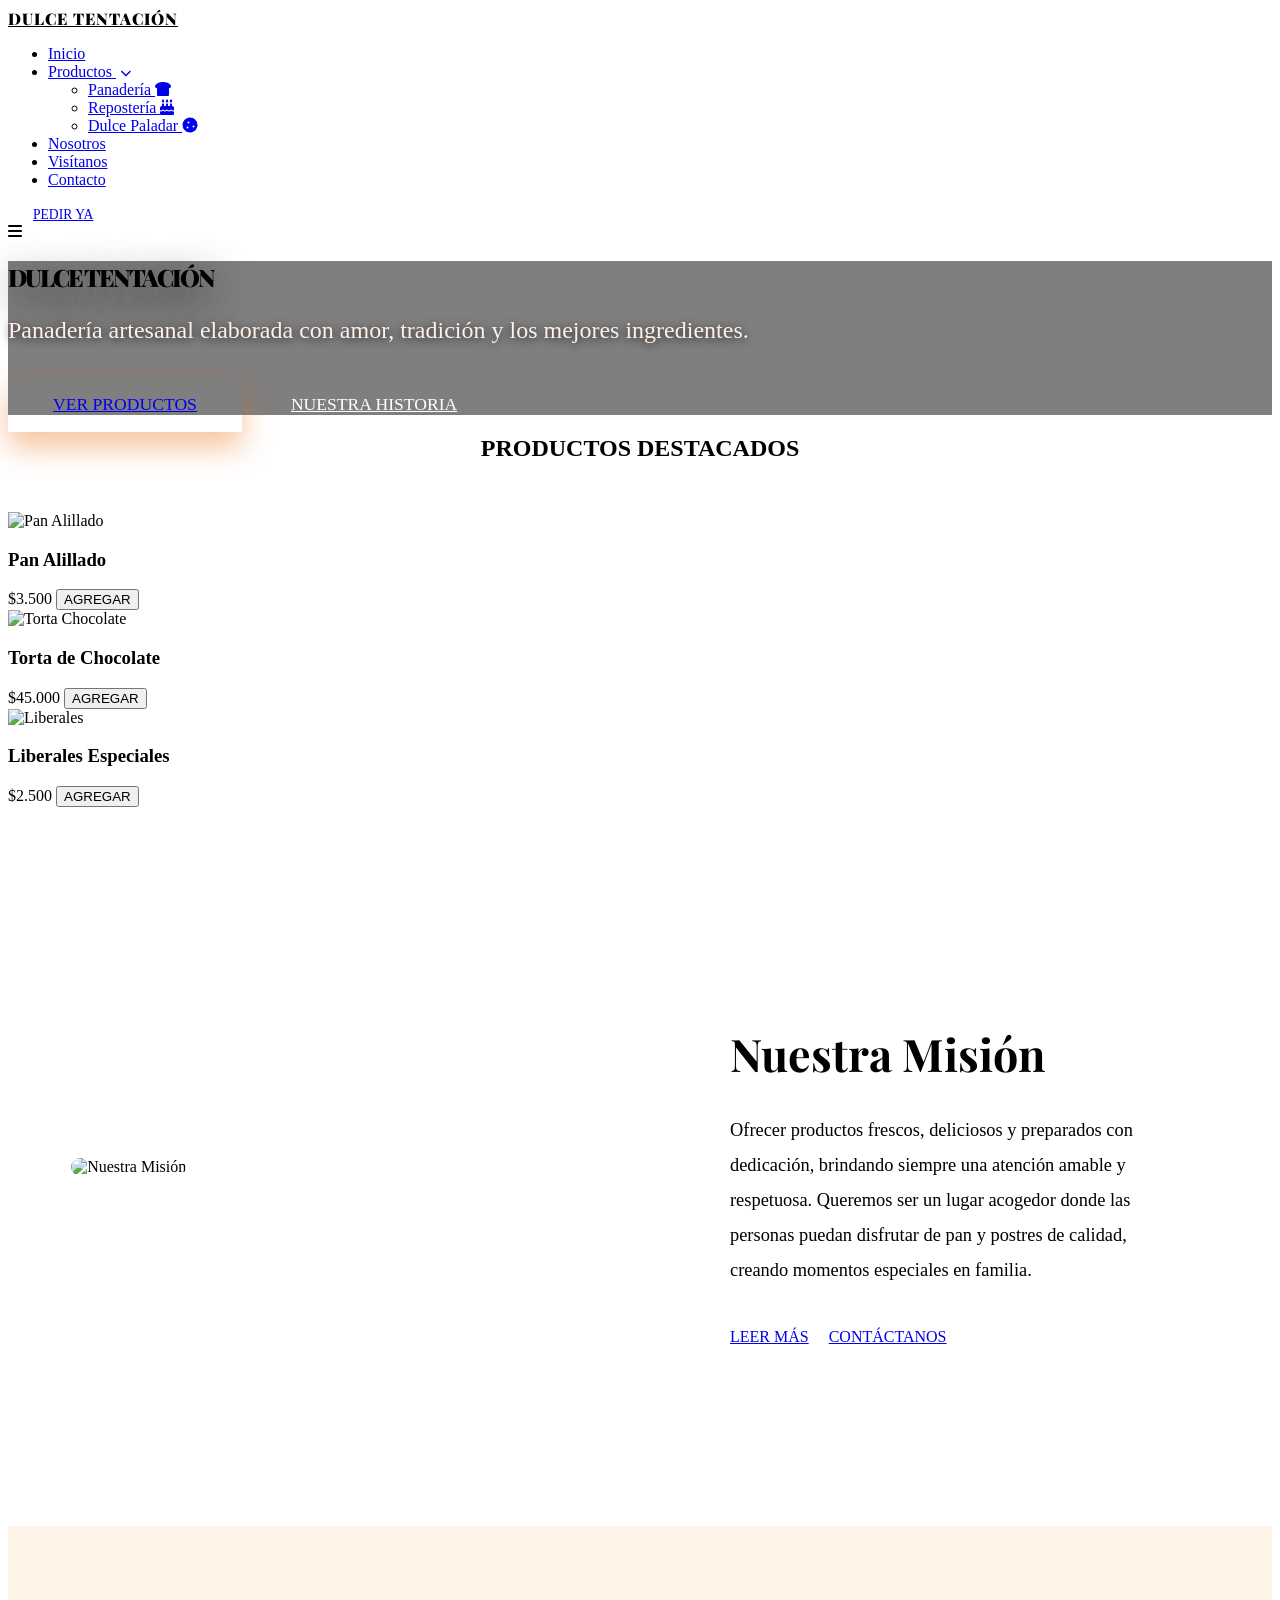
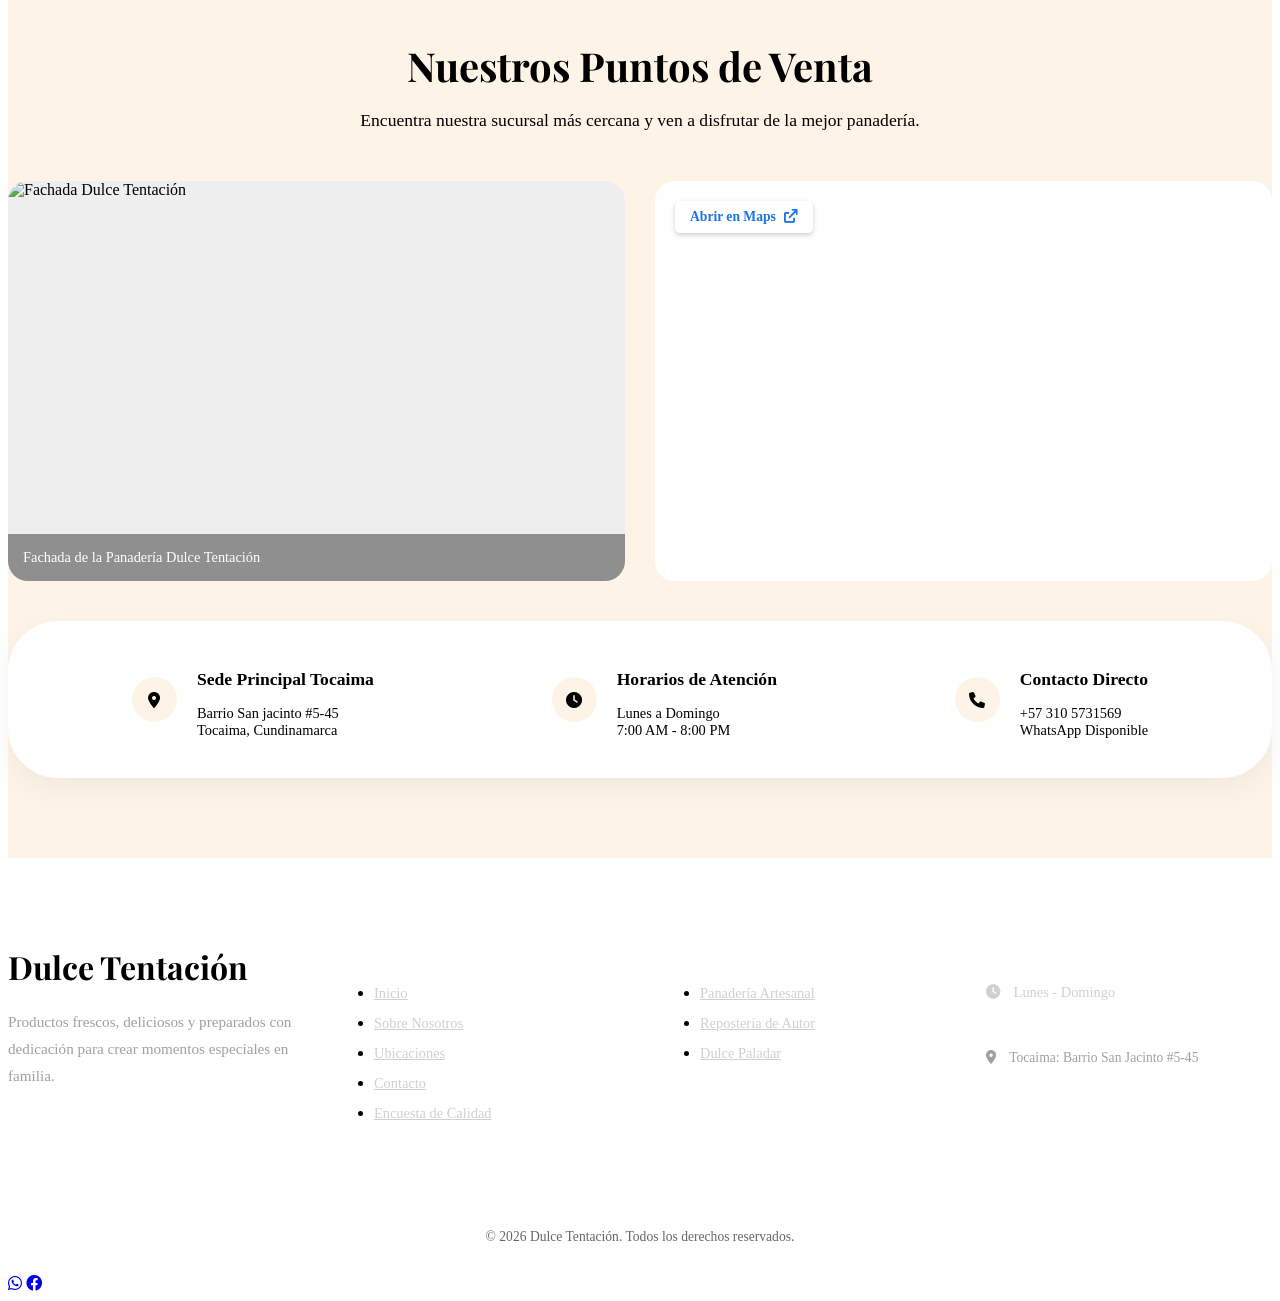
==== index.html @ 2c449333 "Add files via upload" ====
<!DOCTYPE html>
<html lang="es">
<head>
    <meta charset="UTF-8">
    <meta name="viewport" content="width=device-width, initial-scale=1.0">
    <title>Dulce Tentación | Panadería Artesanal</title>
    <meta name="description" content="Panadería artesanal Dulce Tentación. Los mejores sabores en cada bocado, preparados con amor y dedicación.">
    <!-- Google Fonts -->
    <link href="https://fonts.googleapis.com/css2?family=Playfair+Display:wght@700;900&family=Montserrat:wght@300;500;700&display=swap" rel="stylesheet">
    <!-- Font Awesome for icons -->
    <link rel="stylesheet" href="https://cdnjs.cloudflare.com/ajax/libs/font-awesome/6.0.0/css/all.min.css">
    <!-- Custom CSS -->
    <link rel="stylesheet" href="css/style.css">
    <link rel="stylesheet" href="css/components.css">
    <link rel="stylesheet" href="css/animations.css">
</head>
<bo    <header>
        <a href="index.html" class="logo" style="color: var(--secondary); font-family: 'Playfair Display', serif; font-weight: 900; letter-spacing: 1px;">DULCE <span style="color: var(--primary);">TENTACIÓN</span></a>
        <nav>
            <ul>
                <li><a href="index.html">Inicio</a></li>
                <li class="dropdown">
                    <a href="#">Productos <i class="fa-solid fa-chevron-down" style="font-size: 0.7rem; margin-left: 5px;"></i></a>
                    <ul class="dropdown-menu">
                        <li><a href="panaderia.html">Panadería <i class="fa-solid fa-bread-slice"></i></a></li>
                        <li><a href="reposteria.html">Repostería <i class="fa-solid fa-cake-candles"></i></a></li>
                        <li><a href="dulce-paladar.html">Dulce Paladar <i class="fa-solid fa-cookie"></i></a></li>
                    </ul>
                </li>
                <li><a href="nosotros.html">Nosotros</a></li>
                <li><a href="visitanos.html">Visítanos</a></li>
                <li><a href="contact.html">Contacto</a></li>
            </ul>
        </nav>
        <div class="header-right">
            <a href="https://wa.me/573105731569" class="btn btn-primary" style="padding: 10px 25px; font-size: 0.85rem; border-radius: 50px;">PEDIR YA</a>
        </div>
        <div class="menu-toggle"><i class="fa-solid fa-bars"></i></div>
    </header>



    <section class="hero" style="background-image: linear-gradient(rgba(0,0,0,0.5), rgba(0,0,0,0.5)), url('images/FONDO  DE PANADERIA PRINCINPAL  (1).jpeg');">
        <div class="hero-content fade-in">
            <h1 style="text-shadow: 0 10px 40px rgba(0,0,0,0.8); font-weight: 900; letter-spacing: -2px; font-family: 'Playfair Display', serif;">DULCE TENTACIÓN</h1>
            <p style="text-shadow: 0 2px 10px rgba(0,0,0,0.8); font-weight: 500; font-size: 1.5rem; color: #FFF0E8;">Panadería artesanal elaborada con amor, tradición y los mejores ingredientes.</p>
            <div class="hero-btns" style="margin-top: 50px;">
                <a href="panaderia.html" class="btn btn-primary" style="padding: 18px 45px; font-size: 1.1rem; background: var(--primary); border: none; box-shadow: 0 15px 30px rgba(235, 102, 8, 0.4);">VER PRODUCTOS</a>
                <a href="nosotros.html" class="btn btn-outline" style="padding: 18px 45px; font-size: 1.1rem; border-color: white; color: white; border-width: 2px;">NUESTRA HISTORIA</a>
            </div>
        </div>
    </section>


    <section id="destacados" class="container">
        <h2 style="text-align: center; margin-bottom: 50px;">PRODUCTOS DESTACADOS</h2>
        <div class="products-grid">
            <div class="product-card reveal">
                <div class="product-image">
                    <img src="images/ALILLADO.jpeg" alt="Pan Alillado">
                </div>
                <div class="product-info">
                    <h3>Pan Alillado</h3>
                    <span class="price">$3.500</span>
                    <button class="btn btn-primary" onclick="addToCart('Pan Alillado', 3500)">AGREGAR</button>
                </div>
            </div>

            <div class="product-card reveal">
                <div class="product-image">
                    <img src="images/tota de chocojpg.jpg" alt="Torta Chocolate">
                </div>
                <div class="product-info">
                    <h3>Torta de Chocolate</h3>
                    <span class="price">$45.000</span>
                    <button class="btn btn-primary" onclick="addToCart('Torta Chocolate', 45000)">AGREGAR</button>
                </div>
            </div>

            <div class="product-card reveal">
                <div class="product-image">
                    <img src="images/liberales .jpeg" alt="Liberales">
                </div>
                <div class="product-info">
                    <h3>Liberales Especiales</h3>
                    <span class="price">$2.500</span>
                    <button class="btn btn-primary" onclick="addToCart('Liberales', 2500)">AGREGAR</button>
                </div>
            </div>
        </div>
    </section>

    <section id="mision-vision" class="bakery-pattern" style="padding: 120px 5%;">
        <div class="container">
            <div class="mision-vision-grid" style="display: grid; grid-template-columns: repeat(auto-fit, minmax(450px, 1fr)); gap: 60px; align-items: center;">
                <div class="reveal" style="position: relative;">
                    <div style="position: absolute; top: -20px; left: -20px; width: 100%; height: 100%; border: 2px solid var(--primary); border-radius: 15px; z-index: 1;"></div>
                    <img src="images/WhatsApp Image 2026-04-28 at 17.24.37.jpeg" alt="Nuestra Misión" style="width: 100%; border-radius: 15px; box-shadow: var(--shadow-lg); position: relative; z-index: 2;">
                </div>
                <div class="reveal" style="background: white; padding: 60px; border-radius: 20px; box-shadow: var(--shadow-md); border-left: 8px solid var(--primary);">
                    <h2 style="color: var(--secondary); font-size: 2.8rem; margin-bottom: 30px; font-family: 'Playfair Display', serif; text-transform: none;">Nuestra Misión</h2>
                    <p style="margin-bottom: 30px; color: var(--text-main); font-size: 1.15rem; line-height: 1.9; font-weight: 400;">Ofrecer productos frescos, deliciosos y preparados con dedicación, brindando siempre una atención amable y respetuosa. Queremos ser un lugar acogedor donde las personas puedan disfrutar de pan y postres de calidad, creando momentos especiales en familia.</p>
                    <div style="display: flex; gap: 20px; margin-top: 40px;">
                        <a href="nosotros.html" class="btn btn-primary" style="background: var(--secondary);">LEER MÁS</a>
                        <a href="contact.html" class="btn btn-outline">CONTÁCTANOS</a>
                    </div>
                </div>
            </div>
        </div>
    </section>

    <!-- NUESTROS PUNTOS DE VENTA (EXACT MATCH TO IMAGE) -->
    <section id="ubicacion" class="bakery-pattern" style="padding: 80px 0; background-color: #FDF4E7;">
        <div class="container">
            <div class="reveal" style="text-align: center; margin-bottom: 50px;">
                <h2 style="color: var(--secondary); font-family: 'Playfair Display', serif; font-size: 2.5rem; text-transform: none; margin-bottom: 10px;">Nuestros Puntos de Venta</h2>
                <p style="color: var(--text-muted); font-size: 1.1rem;">Encuentra nuestra sucursal más cercana y ven a disfrutar de la mejor panadería.</p>
            </div>
            
            <div style="display: grid; grid-template-columns: repeat(auto-fit, minmax(300px, 1fr)); gap: 30px; margin-bottom: 40px;">
                <!-- Left: Fachada Image -->
                <div class="reveal" style="border-radius: 20px; overflow: hidden; box-shadow: var(--shadow-lg); background: #eee; position: relative; height: 400px;">
                    <img src="images/FONDO  DE PANADERIA PRINCINPAL  (1).jpeg" alt="Fachada Dulce Tentación" style="width: 100%; height: 100%; object-fit: cover;">
                    <div style="position: absolute; bottom: 0; left: 0; right: 0; background: rgba(0,0,0,0.4); color: white; padding: 15px; font-size: 0.9rem;">
                        Fachada de la Panadería Dulce Tentación
                    </div>
                </div>


                <!-- Right: Google Map -->
                <div class="reveal" style="border-radius: 20px; overflow: hidden; box-shadow: var(--shadow-lg); background: #fff; height: 400px; position: relative;">
                    <iframe src="https://www.google.com/maps/embed?pb=!1m18!1m12!1m3!1d15921.365315809716!2d-74.6366055!3d4.4589999!2m3!1f0!2f0!3f0!3m2!1i1024!2i768!4f13.1!3m3!1m2!1s0x8e3f605f6e8f8a8f%3A0x7d6a5c2d3a1f8a8f!2sTocaima%2C%20Cundinamarca!5e0!3m2!1ses!2sco!4v1714345000000!5m2!1ses!2sco" width="100%" height="100%" style="border:0;" allowfullscreen="" loading="lazy"></iframe>
                    <a href="https://maps.app.goo.gl/x868U6mDpxxTyzTz5" target="_blank" style="position: absolute; top: 20px; left: 20px; background: white; padding: 8px 15px; border-radius: 5px; color: #1a73e8; text-decoration: none; font-weight: 600; font-size: 0.85rem; box-shadow: 0 2px 5px rgba(0,0,0,0.2); display: flex; align-items: center; gap: 8px;">
                        Abrir en Maps <i class="fa-solid fa-arrow-up-right-from-square"></i>
                    </a>
                </div>
            </div>

            <!-- Information Bar (Bottom) -->
            <div class="reveal" style="background: white; border-radius: 50px; padding: 25px 50px; display: flex; flex-wrap: wrap; justify-content: space-around; align-items: center; box-shadow: 0 10px 30px rgba(0,0,0,0.05); gap: 30px;">
                <div style="display: flex; align-items: center; gap: 20px;">
                    <div style="width: 45px; height: 45px; background: #FDF4E7; border-radius: 50%; display: flex; align-items: center; justify-content: center; color: var(--primary);">
                        <i class="fa-solid fa-location-dot"></i>
                    </div>
                    <div>
                        <h4 style="color: var(--secondary); margin-bottom: 2px; font-size: 1.1rem; text-transform: none;">Sede Principal Tocaima</h4>
                        <p style="color: var(--text-muted); font-size: 0.9rem;">Barrio San jacinto #5-45 <br> Tocaima, Cundinamarca</p>
                    </div>
                </div>

                <div style="display: flex; align-items: center; gap: 20px;">
                    <div style="width: 45px; height: 45px; background: #FDF4E7; border-radius: 50%; display: flex; align-items: center; justify-content: center; color: var(--primary);">
                        <i class="fa-solid fa-clock"></i>
                    </div>
                    <div>
                        <h4 style="color: var(--secondary); margin-bottom: 2px; font-size: 1.1rem; text-transform: none;">Horarios de Atención</h4>
                        <p style="color: var(--text-muted); font-size: 0.9rem;">Lunes a Domingo <br> 7:00 AM - 8:00 PM</p>
                    </div>
                </div>

                <div style="display: flex; align-items: center; gap: 20px;">
                    <div style="width: 45px; height: 45px; background: #FDF4E7; border-radius: 50%; display: flex; align-items: center; justify-content: center; color: var(--primary);">
                        <i class="fa-solid fa-phone"></i>
                    </div>
                    <div>
                        <h4 style="color: var(--secondary); margin-bottom: 2px; font-size: 1.1rem; text-transform: none;">Contacto Directo</h4>
                        <p style="color: var(--text-muted); font-size: 0.9rem;">+57 310 5731569 <br> WhatsApp Disponible</p>
                    </div>
                </div>
            </div>
        </div>
    </section>





    <footer>
        <div class="container" style="display: grid; grid-template-columns: repeat(auto-fit, minmax(250px, 1fr)); gap: 40px; padding: 60px 0;">
            <div class="footer-col">
                <h2 style="color: var(--primary); font-family: 'Playfair Display', serif; margin-bottom: 20px; text-transform: none; font-size: 2rem;">Dulce Tentación</h2>
                <p style="color: #A0A0A0; font-size: 0.95rem; line-height: 1.8; text-transform: none;">Productos frescos, deliciosos y preparados con dedicación para crear momentos especiales en familia.</p>
                <div style="display: flex; gap: 15px; margin-top: 25px;">
                    <a href="#" style="color: white; font-size: 1.2rem;"><i class="fa-brands fa-instagram"></i></a>
                    <a href="#" style="color: white; font-size: 1.2rem;"><i class="fa-brands fa-facebook-f"></i></a>
                    <a href="#" style="color: white; font-size: 1.2rem;"><i class="fa-brands fa-tiktok"></i></a>
                </div>
            </div>
            <div class="footer-col">
                <h3 style="color: white; margin-bottom: 25px; font-size: 1.2rem; text-transform: none;">Enlaces Rápidos</h3>
                <ul style="display: flex; flex-direction: column; gap: 12px;">
                    <li><a href="index.html" style="color: #D0D0D0; font-size: 0.9rem;">Inicio</a></li>
                    <li><a href="nosotros.html" style="color: #D0D0D0; font-size: 0.9rem;">Sobre Nosotros</a></li>
                    <li><a href="visitanos.html" style="color: #D0D0D0; font-size: 0.9rem;">Ubicaciones</a></li>
                    <li><a href="contact.html" style="color: #D0D0D0; font-size: 0.9rem;">Contacto</a></li>
                    <li><a href="encuesta.html" style="color: #D0D0D0; font-size: 0.9rem;">Encuesta de Calidad</a></li>
                </ul>
            </div>
            <div class="footer-col">
                <h3 style="color: white; margin-bottom: 25px; font-size: 1.2rem; text-transform: none;">Nuestros Productos</h3>
                <ul style="display: flex; flex-direction: column; gap: 12px;">
                    <li><a href="panaderia.html" style="color: #D0D0D0; font-size: 0.9rem;">Panadería Artesanal</a></li>
                    <li><a href="reposteria.html" style="color: #D0D0D0; font-size: 0.9rem;">Repostería de Autor</a></li>
                    <li><a href="dulce-paladar.html" style="color: #D0D0D0; font-size: 0.9rem;">Dulce Paladar</a></li>
                </ul>
            </div>
            <div class="footer-col">
                <h3 style="color: white; margin-bottom: 25px; font-size: 1.2rem; text-transform: none;">Horarios y Ubicación</h3>
                <p style="color: #D0D0D0; font-size: 0.9rem; margin-bottom: 10px; text-transform: none;"><i class="fa-solid fa-clock" style="color: var(--primary); margin-right: 10px;"></i> Lunes - Domingo</p>
                <p style="color: white; font-weight: 700; margin-bottom: 15px;">7:00 AM - 8:00 PM</p>
                <p style="color: #A0A0A0; font-size: 0.85rem;"><i class="fa-solid fa-location-dot" style="color: var(--primary); margin-right: 10px;"></i> Tocaima: Barrio San Jacinto #5-45</p>
            </div>


        </div>
        <div style="text-align: center; padding: 30px 0; border-top: 1px solid rgba(255,255,255,0.05); color: #666; font-size: 0.85rem;">
            &copy; 2026 Dulce Tentación. Todos los derechos reservados.
        </div>
    </footer>


    <div class="social-float">
        <a href="https://wa.me/573105731569" class="float-btn wa" target="_blank"><i class="fa-brands fa-whatsapp"></i></a>
        <a href="#" class="float-btn fb" target="_blank"><i class="fa-brands fa-facebook"></i></a>
    </div>

    <!-- Scripts -->
    <script src="js/main.js"></script>
    <script src="js/cart.js"></script>
</body>
</html>
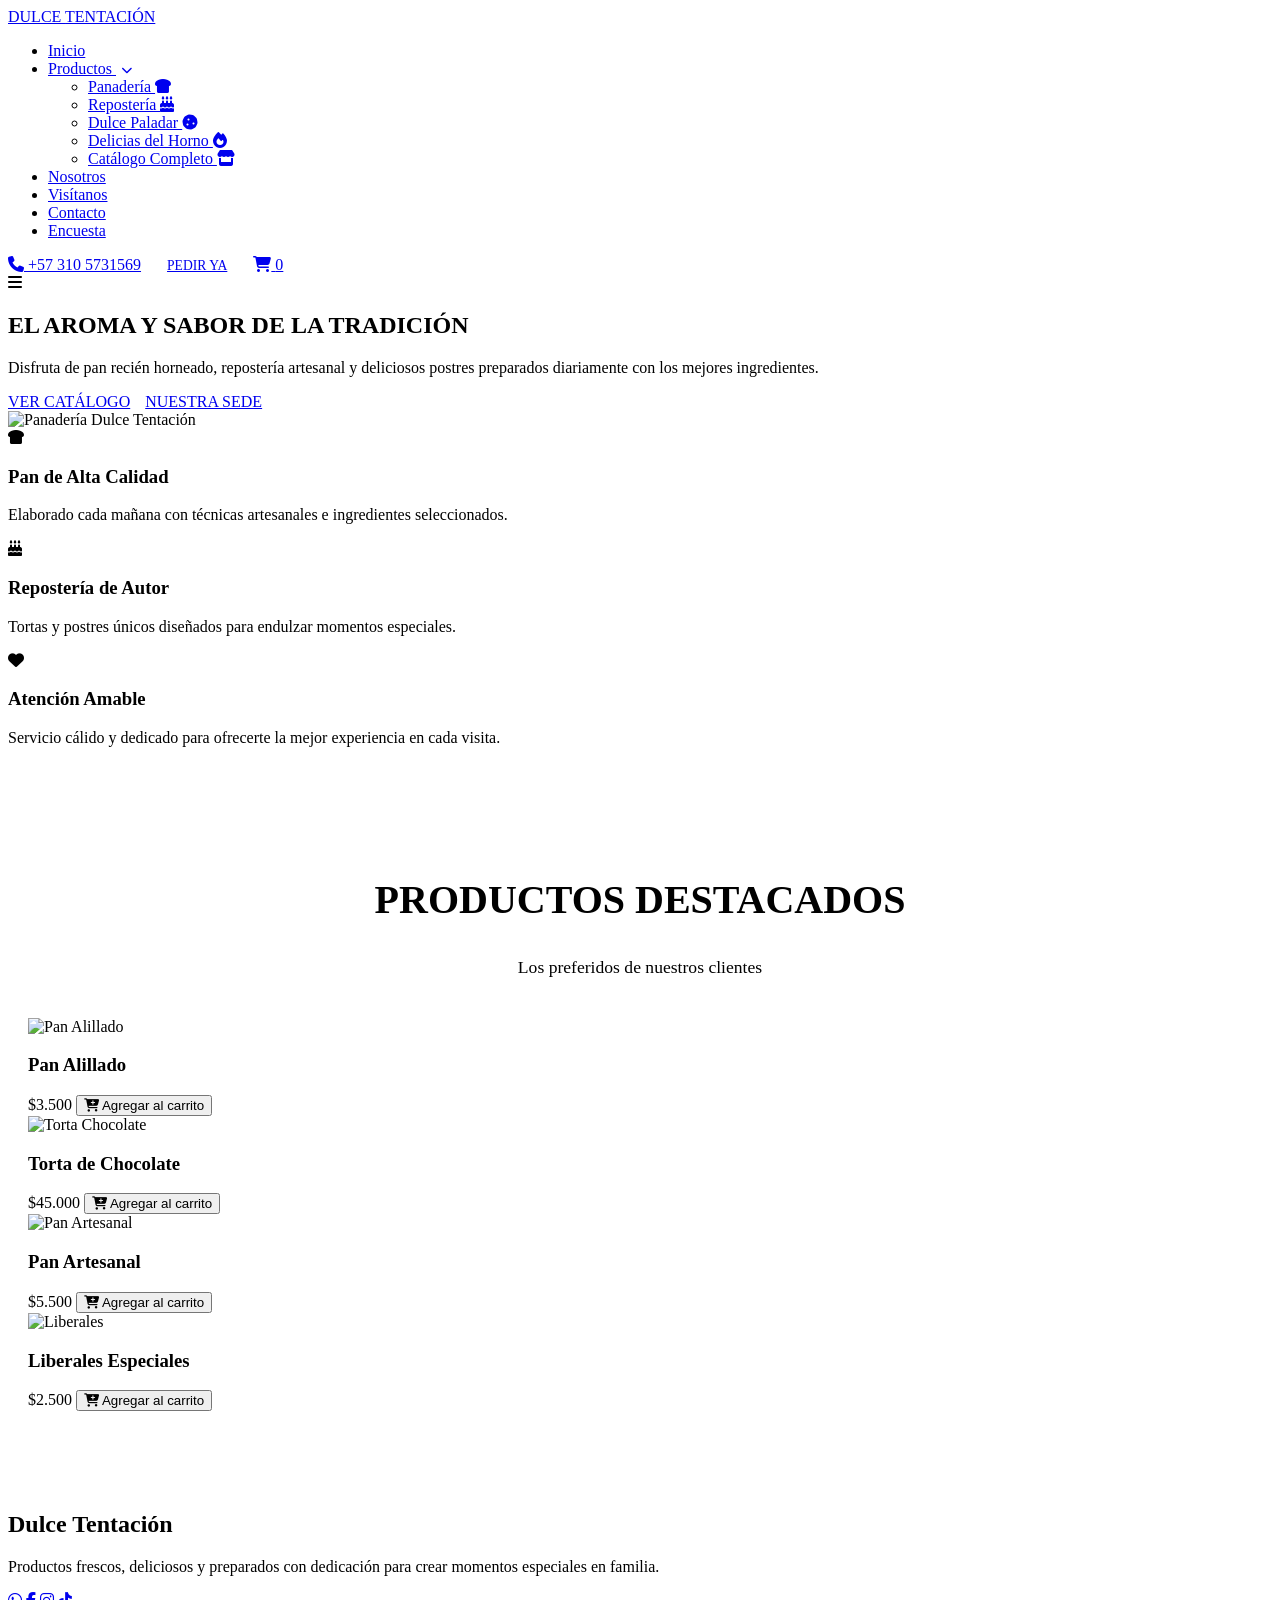
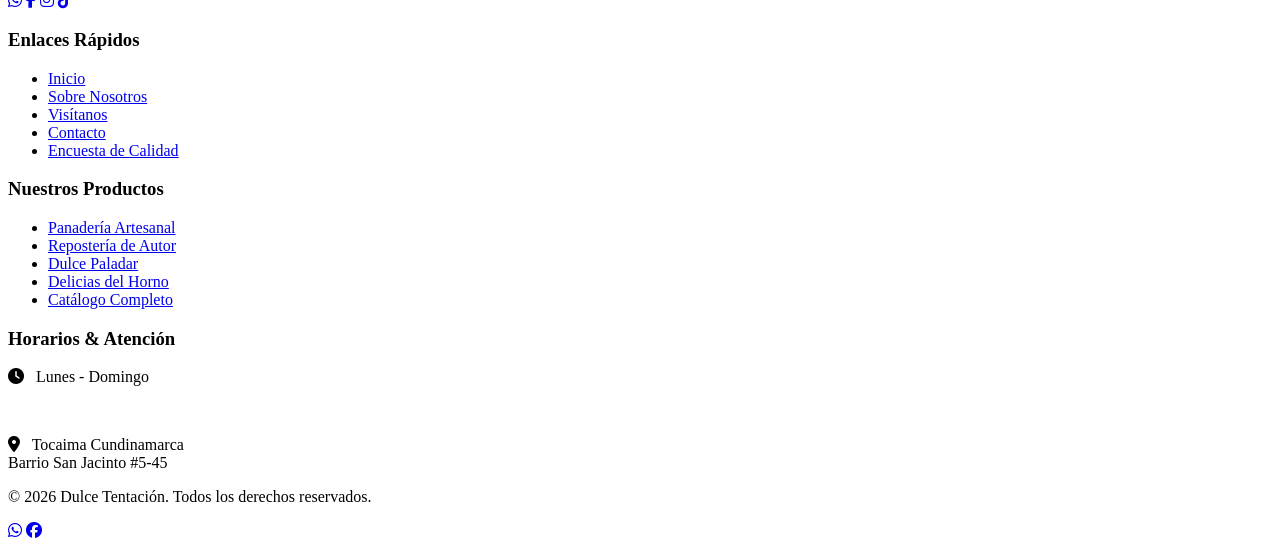
==== commit 351b8367: "Add files via upload" ====
--- a/index.html
+++ b/index.html
@@ -3,229 +3,172 @@
 <head>
     <meta charset="UTF-8">
     <meta name="viewport" content="width=device-width, initial-scale=1.0">
-    <title>Dulce Tentación | Panadería Artesanal</title>
-    <meta name="description" content="Panadería artesanal Dulce Tentación. Los mejores sabores en cada bocado, preparados con amor y dedicación.">
-    <!-- Google Fonts -->
-    <link href="https://fonts.googleapis.com/css2?family=Playfair+Display:wght@700;900&family=Montserrat:wght@300;500;700&display=swap" rel="stylesheet">
-    <!-- Font Awesome for icons -->
-    <link rel="stylesheet" href="https://cdnjs.cloudflare.com/ajax/libs/font-awesome/6.0.0/css/all.min.css">
-    <!-- Custom CSS -->
-    <link rel="stylesheet" href="css/style.css">
-    <link rel="stylesheet" href="css/components.css">
-    <link rel="stylesheet" href="css/animations.css">
+    <title>Dulce Tentación - Panadería & Repostería Artesanal</title>
+    <meta name="description" content="Bienvenido a Dulce Tentación en Tocaima. Pan recién horneado, tortas artesanales y delicias del horno hechas con tradición y pasión.">
+    <link rel="stylesheet" href="https://cdnjs.cloudflare.com/ajax/libs/font-awesome/6.4.0/css/all.min.css">
+    <link rel="stylesheet" href="css/styles.css">
 </head>
-<bo    <header>
-        <a href="index.html" class="logo" style="color: var(--secondary); font-family: 'Playfair Display', serif; font-weight: 900; letter-spacing: 1px;">DULCE <span style="color: var(--primary);">TENTACIÓN</span></a>
+<body>
+
+    <header>
+        <a href="index.html" class="logo">DULCE <span>TENTACIÓN</span></a>
         <nav>
             <ul>
-                <li><a href="index.html">Inicio</a></li>
+                <li><a href="index.html" class="active">Inicio</a></li>
                 <li class="dropdown">
-                    <a href="#">Productos <i class="fa-solid fa-chevron-down" style="font-size: 0.7rem; margin-left: 5px;"></i></a>
+                    <a href="products.html">Productos <i class="fa-solid fa-chevron-down" style="font-size: 0.7rem; margin-left: 5px;"></i></a>
                     <ul class="dropdown-menu">
                         <li><a href="panaderia.html">Panadería <i class="fa-solid fa-bread-slice"></i></a></li>
                         <li><a href="reposteria.html">Repostería <i class="fa-solid fa-cake-candles"></i></a></li>
                         <li><a href="dulce-paladar.html">Dulce Paladar <i class="fa-solid fa-cookie"></i></a></li>
+                        <li><a href="delicias-del-horno.html">Delicias del Horno <i class="fa-solid fa-fire"></i></a></li>
+                        <li><a href="products.html">Catálogo Completo <i class="fa-solid fa-store"></i></a></li>
                     </ul>
                 </li>
                 <li><a href="nosotros.html">Nosotros</a></li>
                 <li><a href="visitanos.html">Visítanos</a></li>
                 <li><a href="contact.html">Contacto</a></li>
+                <li><a href="encuesta.html">Encuesta</a></li>
             </ul>
         </nav>
         <div class="header-right">
-            <a href="https://wa.me/573105731569" class="btn btn-primary" style="padding: 10px 25px; font-size: 0.85rem; border-radius: 50px;">PEDIR YA</a>
+            <a href="tel:+573105731569" class="phone-link"><i class="fa-solid fa-phone"></i> +57 310 5731569</a>
+            <a href="https://wa.me/573105731569" target="_blank" class="btn btn-primary" style="padding: 10px 22px; font-size: 0.85rem;">PEDIR YA</a>
+            <a href="cart.html" class="cart-icon" onclick="toggleCartDrawer(event)" title="Ver Carrito">
+                <i class="fa-solid fa-cart-shopping"></i>
+                <span class="cart-count">0</span>
+            </a>
         </div>
         <div class="menu-toggle"><i class="fa-solid fa-bars"></i></div>
     </header>
 
-
-
-    <section class="hero" style="background-image: linear-gradient(rgba(0,0,0,0.5), rgba(0,0,0,0.5)), url('images/FONDO  DE PANADERIA PRINCINPAL  (1).jpeg');">
-        <div class="hero-content fade-in">
-            <h1 style="text-shadow: 0 10px 40px rgba(0,0,0,0.8); font-weight: 900; letter-spacing: -2px; font-family: 'Playfair Display', serif;">DULCE TENTACIÓN</h1>
-            <p style="text-shadow: 0 2px 10px rgba(0,0,0,0.8); font-weight: 500; font-size: 1.5rem; color: #FFF0E8;">Panadería artesanal elaborada con amor, tradición y los mejores ingredientes.</p>
-            <div class="hero-btns" style="margin-top: 50px;">
-                <a href="panaderia.html" class="btn btn-primary" style="padding: 18px 45px; font-size: 1.1rem; background: var(--primary); border: none; box-shadow: 0 15px 30px rgba(235, 102, 8, 0.4);">VER PRODUCTOS</a>
-                <a href="nosotros.html" class="btn btn-outline" style="padding: 18px 45px; font-size: 1.1rem; border-color: white; color: white; border-width: 2px;">NUESTRA HISTORIA</a>
+    <section class="hero">
+        <div class="hero-content">
+            <h1 class="fade-in">EL AROMA Y SABOR DE LA TRADICIÓN</h1>
+            <p class="fade-in">Disfruta de pan recién horneado, repostería artesanal y deliciosos postres preparados diariamente con los mejores ingredientes.</p>
+            <div style="display: flex; gap: 15px; flex-wrap: wrap;">
+                <a href="products.html" class="btn btn-primary">VER CATÁLOGO</a>
+                <a href="visitanos.html" class="btn btn-outline">NUESTRA SEDE</a>
             </div>
+        </div>
+        <div class="hero-image zoom-in">
+            <img src="images/fondo-panaderia-1.jpeg" alt="Panadería Dulce Tentación">
         </div>
     </section>
 
-
-    <section id="destacados" class="container">
-        <h2 style="text-align: center; margin-bottom: 50px;">PRODUCTOS DESTACADOS</h2>
-        <div class="products-grid">
-            <div class="product-card reveal">
-                <div class="product-image">
-                    <img src="images/ALILLADO.jpeg" alt="Pan Alillado">
+    <section class="features-section">
+        <div class="container">
+            <div class="features-grid">
+                <div class="feature-box reveal">
+                    <i class="fa-solid fa-bread-slice"></i>
+                    <h3>Pan de Alta Calidad</h3>
+                    <p>Elaborado cada mañana con técnicas artesanales e ingredientes seleccionados.</p>
                 </div>
-                <div class="product-info">
-                    <h3>Pan Alillado</h3>
-                    <span class="price">$3.500</span>
-                    <button class="btn btn-primary" onclick="addToCart('Pan Alillado', 3500)">AGREGAR</button>
+                <div class="feature-box reveal">
+                    <i class="fa-solid fa-cake-candles"></i>
+                    <h3>Repostería de Autor</h3>
+                    <p>Tortas y postres únicos diseñados para endulzar momentos especiales.</p>
                 </div>
-            </div>
-
-            <div class="product-card reveal">
-                <div class="product-image">
-                    <img src="images/tota de chocojpg.jpg" alt="Torta Chocolate">
-                </div>
-                <div class="product-info">
-                    <h3>Torta de Chocolate</h3>
-                    <span class="price">$45.000</span>
-                    <button class="btn btn-primary" onclick="addToCart('Torta Chocolate', 45000)">AGREGAR</button>
-                </div>
-            </div>
-
-            <div class="product-card reveal">
-                <div class="product-image">
-                    <img src="images/liberales .jpeg" alt="Liberales">
-                </div>
-                <div class="product-info">
-                    <h3>Liberales Especiales</h3>
-                    <span class="price">$2.500</span>
-                    <button class="btn btn-primary" onclick="addToCart('Liberales', 2500)">AGREGAR</button>
+                <div class="feature-box reveal">
+                    <i class="fa-solid fa-heart"></i>
+                    <h3>Atención Amable</h3>
+                    <p>Servicio cálido y dedicado para ofrecerte la mejor experiencia en cada visita.</p>
                 </div>
             </div>
         </div>
     </section>
 
-    <section id="mision-vision" class="bakery-pattern" style="padding: 120px 5%;">
-        <div class="container">
-            <div class="mision-vision-grid" style="display: grid; grid-template-columns: repeat(auto-fit, minmax(450px, 1fr)); gap: 60px; align-items: center;">
-                <div class="reveal" style="position: relative;">
-                    <div style="position: absolute; top: -20px; left: -20px; width: 100%; height: 100%; border: 2px solid var(--primary); border-radius: 15px; z-index: 1;"></div>
-                    <img src="images/WhatsApp Image 2026-04-28 at 17.24.37.jpeg" alt="Nuestra Misión" style="width: 100%; border-radius: 15px; box-shadow: var(--shadow-lg); position: relative; z-index: 2;">
+    <section class="container" style="padding: 80px 20px;">
+        <div style="text-align: center; margin-bottom: 40px;" class="reveal">
+            <h2 style="font-size: 2.5rem;">PRODUCTOS DESTACADOS</h2>
+            <p style="color: var(--text-muted); font-size: 1.1rem;">Los preferidos de nuestros clientes</p>
+        </div>
+        <div class="products-grid">
+            <div class="product-card reveal">
+                <div class="product-image"><img src="images/alillado.jpeg" alt="Pan Alillado"></div>
+                <div class="product-info">
+                    <h3>Pan Alillado</h3>
+                    <span class="price">$3.500</span>
+                    <button class="btn btn-primary btn-add-cart" data-id="pan-alillado" data-name="Pan Alillado" data-price="3500" data-image="images/alillado.jpeg" onclick="addToCart('pan-alillado', 'Pan Alillado', 3500, 'images/alillado.jpeg')"><i class="fa-solid fa-cart-plus"></i> Agregar al carrito</button>
                 </div>
-                <div class="reveal" style="background: white; padding: 60px; border-radius: 20px; box-shadow: var(--shadow-md); border-left: 8px solid var(--primary);">
-                    <h2 style="color: var(--secondary); font-size: 2.8rem; margin-bottom: 30px; font-family: 'Playfair Display', serif; text-transform: none;">Nuestra Misión</h2>
-                    <p style="margin-bottom: 30px; color: var(--text-main); font-size: 1.15rem; line-height: 1.9; font-weight: 400;">Ofrecer productos frescos, deliciosos y preparados con dedicación, brindando siempre una atención amable y respetuosa. Queremos ser un lugar acogedor donde las personas puedan disfrutar de pan y postres de calidad, creando momentos especiales en familia.</p>
-                    <div style="display: flex; gap: 20px; margin-top: 40px;">
-                        <a href="nosotros.html" class="btn btn-primary" style="background: var(--secondary);">LEER MÁS</a>
-                        <a href="contact.html" class="btn btn-outline">CONTÁCTANOS</a>
-                    </div>
+            </div>
+            <div class="product-card reveal">
+                <div class="product-image"><img src="images/torta-chocolate.jpg" alt="Torta Chocolate"></div>
+                <div class="product-info">
+                    <h3>Torta de Chocolate</h3>
+                    <span class="price">$45.000</span>
+                    <button class="btn btn-primary btn-add-cart" data-id="torta-chocolate" data-name="Torta de Chocolate" data-price="45000" data-image="images/torta-chocolate.jpg" onclick="addToCart('torta-chocolate', 'Torta de Chocolate', 45000, 'images/torta-chocolate.jpg')"><i class="fa-solid fa-cart-plus"></i> Agregar al carrito</button>
+                </div>
+            </div>
+            <div class="product-card reveal">
+                <div class="product-image"><img src="images/pan-artesanal.jpeg" alt="Pan Artesanal"></div>
+                <div class="product-info">
+                    <h3>Pan Artesanal</h3>
+                    <span class="price">$5.500</span>
+                    <button class="btn btn-primary btn-add-cart" data-id="pan-artesanal" data-name="Pan Artesanal" data-price="5500" data-image="images/pan-artesanal.jpeg" onclick="addToCart('pan-artesanal', 'Pan Artesanal', 5500, 'images/pan-artesanal.jpeg')"><i class="fa-solid fa-cart-plus"></i> Agregar al carrito</button>
+                </div>
+            </div>
+            <div class="product-card reveal">
+                <div class="product-image"><img src="images/liberales.jpeg" alt="Liberales"></div>
+                <div class="product-info">
+                    <h3>Liberales Especiales</h3>
+                    <span class="price">$2.500</span>
+                    <button class="btn btn-primary btn-add-cart" data-id="liberales-especiales" data-name="Liberales Especiales" data-price="2500" data-image="images/liberales.jpeg" onclick="addToCart('liberales-especiales', 'Liberales Especiales', 2500, 'images/liberales.jpeg')"><i class="fa-solid fa-cart-plus"></i> Agregar al carrito</button>
                 </div>
             </div>
         </div>
     </section>
 
-    <!-- NUESTROS PUNTOS DE VENTA (EXACT MATCH TO IMAGE) -->
-    <section id="ubicacion" class="bakery-pattern" style="padding: 80px 0; background-color: #FDF4E7;">
-        <div class="container">
-            <div class="reveal" style="text-align: center; margin-bottom: 50px;">
-                <h2 style="color: var(--secondary); font-family: 'Playfair Display', serif; font-size: 2.5rem; text-transform: none; margin-bottom: 10px;">Nuestros Puntos de Venta</h2>
-                <p style="color: var(--text-muted); font-size: 1.1rem;">Encuentra nuestra sucursal más cercana y ven a disfrutar de la mejor panadería.</p>
-            </div>
-            
-            <div style="display: grid; grid-template-columns: repeat(auto-fit, minmax(300px, 1fr)); gap: 30px; margin-bottom: 40px;">
-                <!-- Left: Fachada Image -->
-                <div class="reveal" style="border-radius: 20px; overflow: hidden; box-shadow: var(--shadow-lg); background: #eee; position: relative; height: 400px;">
-                    <img src="images/FONDO  DE PANADERIA PRINCINPAL  (1).jpeg" alt="Fachada Dulce Tentación" style="width: 100%; height: 100%; object-fit: cover;">
-                    <div style="position: absolute; bottom: 0; left: 0; right: 0; background: rgba(0,0,0,0.4); color: white; padding: 15px; font-size: 0.9rem;">
-                        Fachada de la Panadería Dulce Tentación
-                    </div>
-                </div>
-
-
-                <!-- Right: Google Map -->
-                <div class="reveal" style="border-radius: 20px; overflow: hidden; box-shadow: var(--shadow-lg); background: #fff; height: 400px; position: relative;">
-                    <iframe src="https://www.google.com/maps/embed?pb=!1m18!1m12!1m3!1d15921.365315809716!2d-74.6366055!3d4.4589999!2m3!1f0!2f0!3f0!3m2!1i1024!2i768!4f13.1!3m3!1m2!1s0x8e3f605f6e8f8a8f%3A0x7d6a5c2d3a1f8a8f!2sTocaima%2C%20Cundinamarca!5e0!3m2!1ses!2sco!4v1714345000000!5m2!1ses!2sco" width="100%" height="100%" style="border:0;" allowfullscreen="" loading="lazy"></iframe>
-                    <a href="https://maps.app.goo.gl/x868U6mDpxxTyzTz5" target="_blank" style="position: absolute; top: 20px; left: 20px; background: white; padding: 8px 15px; border-radius: 5px; color: #1a73e8; text-decoration: none; font-weight: 600; font-size: 0.85rem; box-shadow: 0 2px 5px rgba(0,0,0,0.2); display: flex; align-items: center; gap: 8px;">
-                        Abrir en Maps <i class="fa-solid fa-arrow-up-right-from-square"></i>
-                    </a>
-                </div>
-            </div>
-
-            <!-- Information Bar (Bottom) -->
-            <div class="reveal" style="background: white; border-radius: 50px; padding: 25px 50px; display: flex; flex-wrap: wrap; justify-content: space-around; align-items: center; box-shadow: 0 10px 30px rgba(0,0,0,0.05); gap: 30px;">
-                <div style="display: flex; align-items: center; gap: 20px;">
-                    <div style="width: 45px; height: 45px; background: #FDF4E7; border-radius: 50%; display: flex; align-items: center; justify-content: center; color: var(--primary);">
-                        <i class="fa-solid fa-location-dot"></i>
-                    </div>
-                    <div>
-                        <h4 style="color: var(--secondary); margin-bottom: 2px; font-size: 1.1rem; text-transform: none;">Sede Principal Tocaima</h4>
-                        <p style="color: var(--text-muted); font-size: 0.9rem;">Barrio San jacinto #5-45 <br> Tocaima, Cundinamarca</p>
-                    </div>
-                </div>
-
-                <div style="display: flex; align-items: center; gap: 20px;">
-                    <div style="width: 45px; height: 45px; background: #FDF4E7; border-radius: 50%; display: flex; align-items: center; justify-content: center; color: var(--primary);">
-                        <i class="fa-solid fa-clock"></i>
-                    </div>
-                    <div>
-                        <h4 style="color: var(--secondary); margin-bottom: 2px; font-size: 1.1rem; text-transform: none;">Horarios de Atención</h4>
-                        <p style="color: var(--text-muted); font-size: 0.9rem;">Lunes a Domingo <br> 7:00 AM - 8:00 PM</p>
-                    </div>
-                </div>
-
-                <div style="display: flex; align-items: center; gap: 20px;">
-                    <div style="width: 45px; height: 45px; background: #FDF4E7; border-radius: 50%; display: flex; align-items: center; justify-content: center; color: var(--primary);">
-                        <i class="fa-solid fa-phone"></i>
-                    </div>
-                    <div>
-                        <h4 style="color: var(--secondary); margin-bottom: 2px; font-size: 1.1rem; text-transform: none;">Contacto Directo</h4>
-                        <p style="color: var(--text-muted); font-size: 0.9rem;">+57 310 5731569 <br> WhatsApp Disponible</p>
-                    </div>
-                </div>
-            </div>
-        </div>
-    </section>
-
-
-
-
-
     <footer>
-        <div class="container" style="display: grid; grid-template-columns: repeat(auto-fit, minmax(250px, 1fr)); gap: 40px; padding: 60px 0;">
+        <div class="container footer-content">
             <div class="footer-col">
-                <h2 style="color: var(--primary); font-family: 'Playfair Display', serif; margin-bottom: 20px; text-transform: none; font-size: 2rem;">Dulce Tentación</h2>
-                <p style="color: #A0A0A0; font-size: 0.95rem; line-height: 1.8; text-transform: none;">Productos frescos, deliciosos y preparados con dedicación para crear momentos especiales en familia.</p>
-                <div style="display: flex; gap: 15px; margin-top: 25px;">
-                    <a href="#" style="color: white; font-size: 1.2rem;"><i class="fa-brands fa-instagram"></i></a>
-                    <a href="#" style="color: white; font-size: 1.2rem;"><i class="fa-brands fa-facebook-f"></i></a>
-                    <a href="#" style="color: white; font-size: 1.2rem;"><i class="fa-brands fa-tiktok"></i></a>
+                <h2 class="footer-logo">Dulce Tentación</h2>
+                <p>Productos frescos, deliciosos y preparados con dedicación para crear momentos especiales en familia.</p>
+                <div class="footer-socials">
+                    <a href="https://wa.me/573105731569" target="_blank" aria-label="WhatsApp"><i class="fa-brands fa-whatsapp"></i></a>
+                    <a href="#" target="_blank" aria-label="Facebook"><i class="fa-brands fa-facebook-f"></i></a>
+                    <a href="#" target="_blank" aria-label="Instagram"><i class="fa-brands fa-instagram"></i></a>
+                    <a href="#" target="_blank" aria-label="TikTok"><i class="fa-brands fa-tiktok"></i></a>
                 </div>
             </div>
             <div class="footer-col">
-                <h3 style="color: white; margin-bottom: 25px; font-size: 1.2rem; text-transform: none;">Enlaces Rápidos</h3>
-                <ul style="display: flex; flex-direction: column; gap: 12px;">
-                    <li><a href="index.html" style="color: #D0D0D0; font-size: 0.9rem;">Inicio</a></li>
-                    <li><a href="nosotros.html" style="color: #D0D0D0; font-size: 0.9rem;">Sobre Nosotros</a></li>
-                    <li><a href="visitanos.html" style="color: #D0D0D0; font-size: 0.9rem;">Ubicaciones</a></li>
-                    <li><a href="contact.html" style="color: #D0D0D0; font-size: 0.9rem;">Contacto</a></li>
-                    <li><a href="encuesta.html" style="color: #D0D0D0; font-size: 0.9rem;">Encuesta de Calidad</a></li>
+                <h3>Enlaces Rápidos</h3>
+                <ul>
+                    <li><a href="index.html">Inicio</a></li>
+                    <li><a href="nosotros.html">Sobre Nosotros</a></li>
+                    <li><a href="visitanos.html">Visítanos</a></li>
+                    <li><a href="contact.html">Contacto</a></li>
+                    <li><a href="encuesta.html">Encuesta de Calidad</a></li>
                 </ul>
             </div>
             <div class="footer-col">
-                <h3 style="color: white; margin-bottom: 25px; font-size: 1.2rem; text-transform: none;">Nuestros Productos</h3>
-                <ul style="display: flex; flex-direction: column; gap: 12px;">
-                    <li><a href="panaderia.html" style="color: #D0D0D0; font-size: 0.9rem;">Panadería Artesanal</a></li>
-                    <li><a href="reposteria.html" style="color: #D0D0D0; font-size: 0.9rem;">Repostería de Autor</a></li>
-                    <li><a href="dulce-paladar.html" style="color: #D0D0D0; font-size: 0.9rem;">Dulce Paladar</a></li>
+                <h3>Nuestros Productos</h3>
+                <ul>
+                    <li><a href="panaderia.html">Panadería Artesanal</a></li>
+                    <li><a href="reposteria.html">Repostería de Autor</a></li>
+                    <li><a href="dulce-paladar.html">Dulce Paladar</a></li>
+                    <li><a href="delicias-del-horno.html">Delicias del Horno</a></li>
+                    <li><a href="products.html">Catálogo Completo</a></li>
                 </ul>
             </div>
             <div class="footer-col">
-                <h3 style="color: white; margin-bottom: 25px; font-size: 1.2rem; text-transform: none;">Horarios y Ubicación</h3>
-                <p style="color: #D0D0D0; font-size: 0.9rem; margin-bottom: 10px; text-transform: none;"><i class="fa-solid fa-clock" style="color: var(--primary); margin-right: 10px;"></i> Lunes - Domingo</p>
-                <p style="color: white; font-weight: 700; margin-bottom: 15px;">7:00 AM - 8:00 PM</p>
-                <p style="color: #A0A0A0; font-size: 0.85rem;"><i class="fa-solid fa-location-dot" style="color: var(--primary); margin-right: 10px;"></i> Tocaima: Barrio San Jacinto #5-45</p>
+                <h3>Horarios & Atención</h3>
+                <p><i class="fa-solid fa-clock" style="color: var(--primary); margin-right: 8px;"></i> Lunes - Domingo</p>
+                <p style="color: white; font-weight: 700; margin-bottom: 12px;">7:00 AM - 8:00 PM</p>
+                <p><i class="fa-solid fa-location-dot" style="color: var(--primary); margin-right: 8px;"></i> Tocaima Cundinamarca<br>Barrio San Jacinto #5-45</p>
             </div>
-
-
         </div>
-        <div style="text-align: center; padding: 30px 0; border-top: 1px solid rgba(255,255,255,0.05); color: #666; font-size: 0.85rem;">
-            &copy; 2026 Dulce Tentación. Todos los derechos reservados.
+        <div class="footer-bottom">
+            <p>&copy; 2026 Dulce Tentación. Todos los derechos reservados.</p>
         </div>
     </footer>
 
-
     <div class="social-float">
-        <a href="https://wa.me/573105731569" class="float-btn wa" target="_blank"><i class="fa-brands fa-whatsapp"></i></a>
-        <a href="#" class="float-btn fb" target="_blank"><i class="fa-brands fa-facebook"></i></a>
+        <a href="https://wa.me/573105731569" class="float-btn wa" target="_blank" aria-label="WhatsApp"><i class="fa-brands fa-whatsapp"></i></a>
+        <a href="#" class="float-btn fb" target="_blank" aria-label="Facebook"><i class="fa-brands fa-facebook"></i></a>
     </div>
 
-    <!-- Scripts -->
     <script src="js/main.js"></script>
     <script src="js/cart.js"></script>
 </body>
-</html>
+</html>
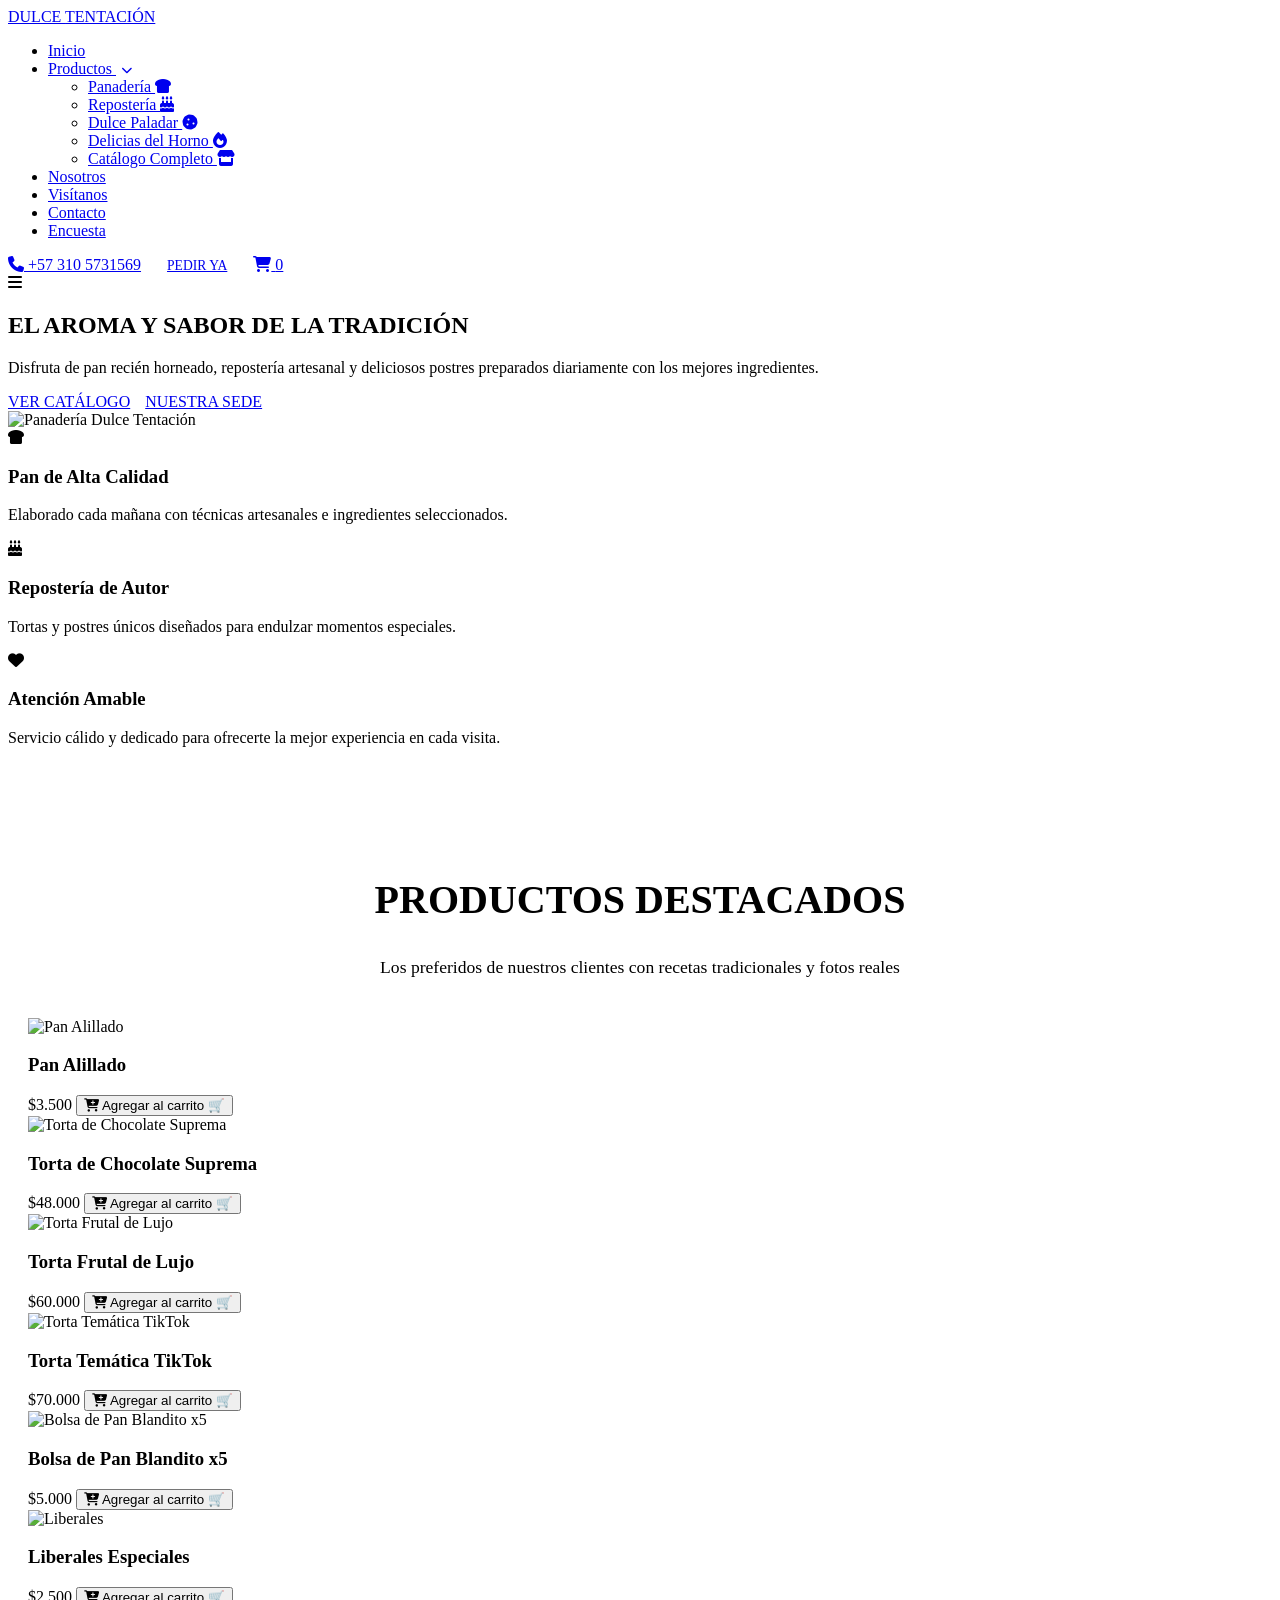
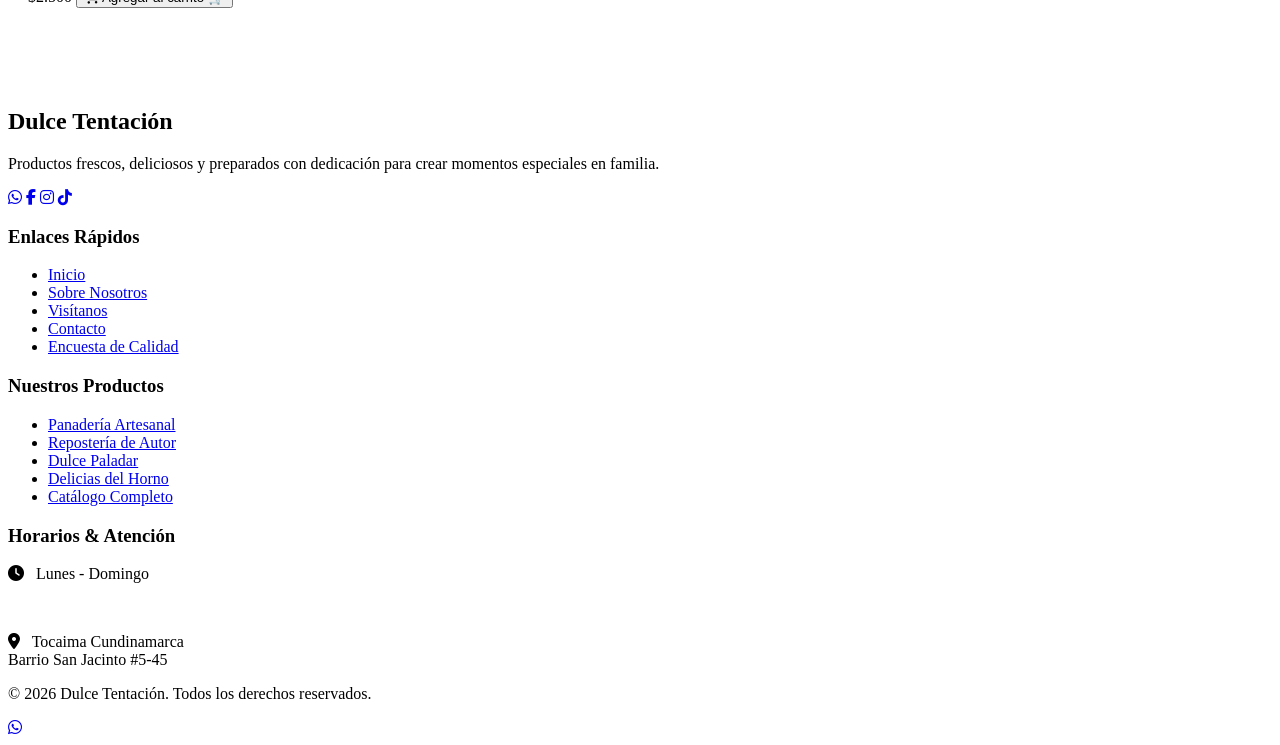
==== commit 9dd0583a: "Add files via upload" ====
--- a/index.html
+++ b/index.html
@@ -81,7 +81,7 @@
     <section class="container" style="padding: 80px 20px;">
         <div style="text-align: center; margin-bottom: 40px;" class="reveal">
             <h2 style="font-size: 2.5rem;">PRODUCTOS DESTACADOS</h2>
-            <p style="color: var(--text-muted); font-size: 1.1rem;">Los preferidos de nuestros clientes</p>
+            <p style="color: var(--text-muted); font-size: 1.1rem;">Los preferidos de nuestros clientes con recetas tradicionales y fotos reales</p>
         </div>
         <div class="products-grid">
             <div class="product-card reveal">
@@ -89,23 +89,39 @@
                 <div class="product-info">
                     <h3>Pan Alillado</h3>
                     <span class="price">$3.500</span>
-                    <button class="btn btn-primary btn-add-cart" data-id="pan-alillado" data-name="Pan Alillado" data-price="3500" data-image="images/alillado.jpeg" onclick="addToCart('pan-alillado', 'Pan Alillado', 3500, 'images/alillado.jpeg')"><i class="fa-solid fa-cart-plus"></i> Agregar al carrito</button>
+                    <button class="btn btn-primary btn-add-cart" data-id="pan-alillado" data-name="Pan Alillado" data-price="3500" data-image="images/alillado.jpeg" onclick="addToCart('pan-alillado', 'Pan Alillado', 3500, 'images/alillado.jpeg')"><i class="fa-solid fa-cart-plus"></i> Agregar al carrito 🛒</button>
                 </div>
             </div>
             <div class="product-card reveal">
-                <div class="product-image"><img src="images/torta-chocolate.jpg" alt="Torta Chocolate"></div>
+                <div class="product-image"><img src="images/torta-chocolate-artesanal.jpg" alt="Torta de Chocolate Suprema"></div>
                 <div class="product-info">
-                    <h3>Torta de Chocolate</h3>
-                    <span class="price">$45.000</span>
-                    <button class="btn btn-primary btn-add-cart" data-id="torta-chocolate" data-name="Torta de Chocolate" data-price="45000" data-image="images/torta-chocolate.jpg" onclick="addToCart('torta-chocolate', 'Torta de Chocolate', 45000, 'images/torta-chocolate.jpg')"><i class="fa-solid fa-cart-plus"></i> Agregar al carrito</button>
+                    <h3>Torta de Chocolate Suprema</h3>
+                    <span class="price">$48.000</span>
+                    <button class="btn btn-primary btn-add-cart" data-id="torta-chocolate-suprema" data-name="Torta de Chocolate Suprema" data-price="48000" data-image="images/torta-chocolate-artesanal.jpg" onclick="addToCart('torta-chocolate-suprema', 'Torta de Chocolate Suprema', 48000, 'images/torta-chocolate-artesanal.jpg')"><i class="fa-solid fa-cart-plus"></i> Agregar al carrito 🛒</button>
                 </div>
             </div>
             <div class="product-card reveal">
-                <div class="product-image"><img src="images/pan-artesanal.jpeg" alt="Pan Artesanal"></div>
+                <div class="product-image"><img src="images/torta-frutal-lujo.jpg" alt="Torta Frutal de Lujo"></div>
                 <div class="product-info">
-                    <h3>Pan Artesanal</h3>
-                    <span class="price">$5.500</span>
-                    <button class="btn btn-primary btn-add-cart" data-id="pan-artesanal" data-name="Pan Artesanal" data-price="5500" data-image="images/pan-artesanal.jpeg" onclick="addToCart('pan-artesanal', 'Pan Artesanal', 5500, 'images/pan-artesanal.jpeg')"><i class="fa-solid fa-cart-plus"></i> Agregar al carrito</button>
+                    <h3>Torta Frutal de Lujo</h3>
+                    <span class="price">$60.000</span>
+                    <button class="btn btn-primary btn-add-cart" data-id="torta-frutal-lujo" data-name="Torta Frutal de Lujo" data-price="60000" data-image="images/torta-frutal-lujo.jpg" onclick="addToCart('torta-frutal-lujo', 'Torta Frutal de Lujo', 60000, 'images/torta-frutal-lujo.jpg')"><i class="fa-solid fa-cart-plus"></i> Agregar al carrito 🛒</button>
+                </div>
+            </div>
+            <div class="product-card reveal">
+                <div class="product-image"><img src="images/torta-tiktok-nicol.jpg" alt="Torta Temática TikTok"></div>
+                <div class="product-info">
+                    <h3>Torta Temática TikTok</h3>
+                    <span class="price">$70.000</span>
+                    <button class="btn btn-primary btn-add-cart" data-id="torta-tiktok-nicol" data-name="Torta Temática TikTok" data-price="70000" data-image="images/torta-tiktok-nicol.jpg" onclick="addToCart('torta-tiktok-nicol', 'Torta Temática TikTok', 70000, 'images/torta-tiktok-nicol.jpg')"><i class="fa-solid fa-cart-plus"></i> Agregar al carrito 🛒</button>
+                </div>
+            </div>
+            <div class="product-card reveal">
+                <div class="product-image"><img src="images/pan-blandito-bolsa.jpg" alt="Bolsa de Pan Blandito x5"></div>
+                <div class="product-info">
+                    <h3>Bolsa de Pan Blandito x5</h3>
+                    <span class="price">$5.000</span>
+                    <button class="btn btn-primary btn-add-cart" data-id="pan-blandito-bolsa" data-name="Bolsa de Pan Blandito x5" data-price="5000" data-image="images/pan-blandito-bolsa.jpg" onclick="addToCart('pan-blandito-bolsa', 'Bolsa de Pan Blandito x5', 5000, 'images/pan-blandito-bolsa.jpg')"><i class="fa-solid fa-cart-plus"></i> Agregar al carrito 🛒</button>
                 </div>
             </div>
             <div class="product-card reveal">
@@ -113,7 +129,7 @@
                 <div class="product-info">
                     <h3>Liberales Especiales</h3>
                     <span class="price">$2.500</span>
-                    <button class="btn btn-primary btn-add-cart" data-id="liberales-especiales" data-name="Liberales Especiales" data-price="2500" data-image="images/liberales.jpeg" onclick="addToCart('liberales-especiales', 'Liberales Especiales', 2500, 'images/liberales.jpeg')"><i class="fa-solid fa-cart-plus"></i> Agregar al carrito</button>
+                    <button class="btn btn-primary btn-add-cart" data-id="liberales-especiales" data-name="Liberales Especiales" data-price="2500" data-image="images/liberales.jpeg" onclick="addToCart('liberales-especiales', 'Liberales Especiales', 2500, 'images/liberales.jpeg')"><i class="fa-solid fa-cart-plus"></i> Agregar al carrito 🛒</button>
                 </div>
             </div>
         </div>
@@ -165,7 +181,6 @@
 
     <div class="social-float">
         <a href="https://wa.me/573105731569" class="float-btn wa" target="_blank" aria-label="WhatsApp"><i class="fa-brands fa-whatsapp"></i></a>
-        <a href="#" class="float-btn fb" target="_blank" aria-label="Facebook"><i class="fa-brands fa-facebook"></i></a>
     </div>
 
     <script src="js/main.js"></script>
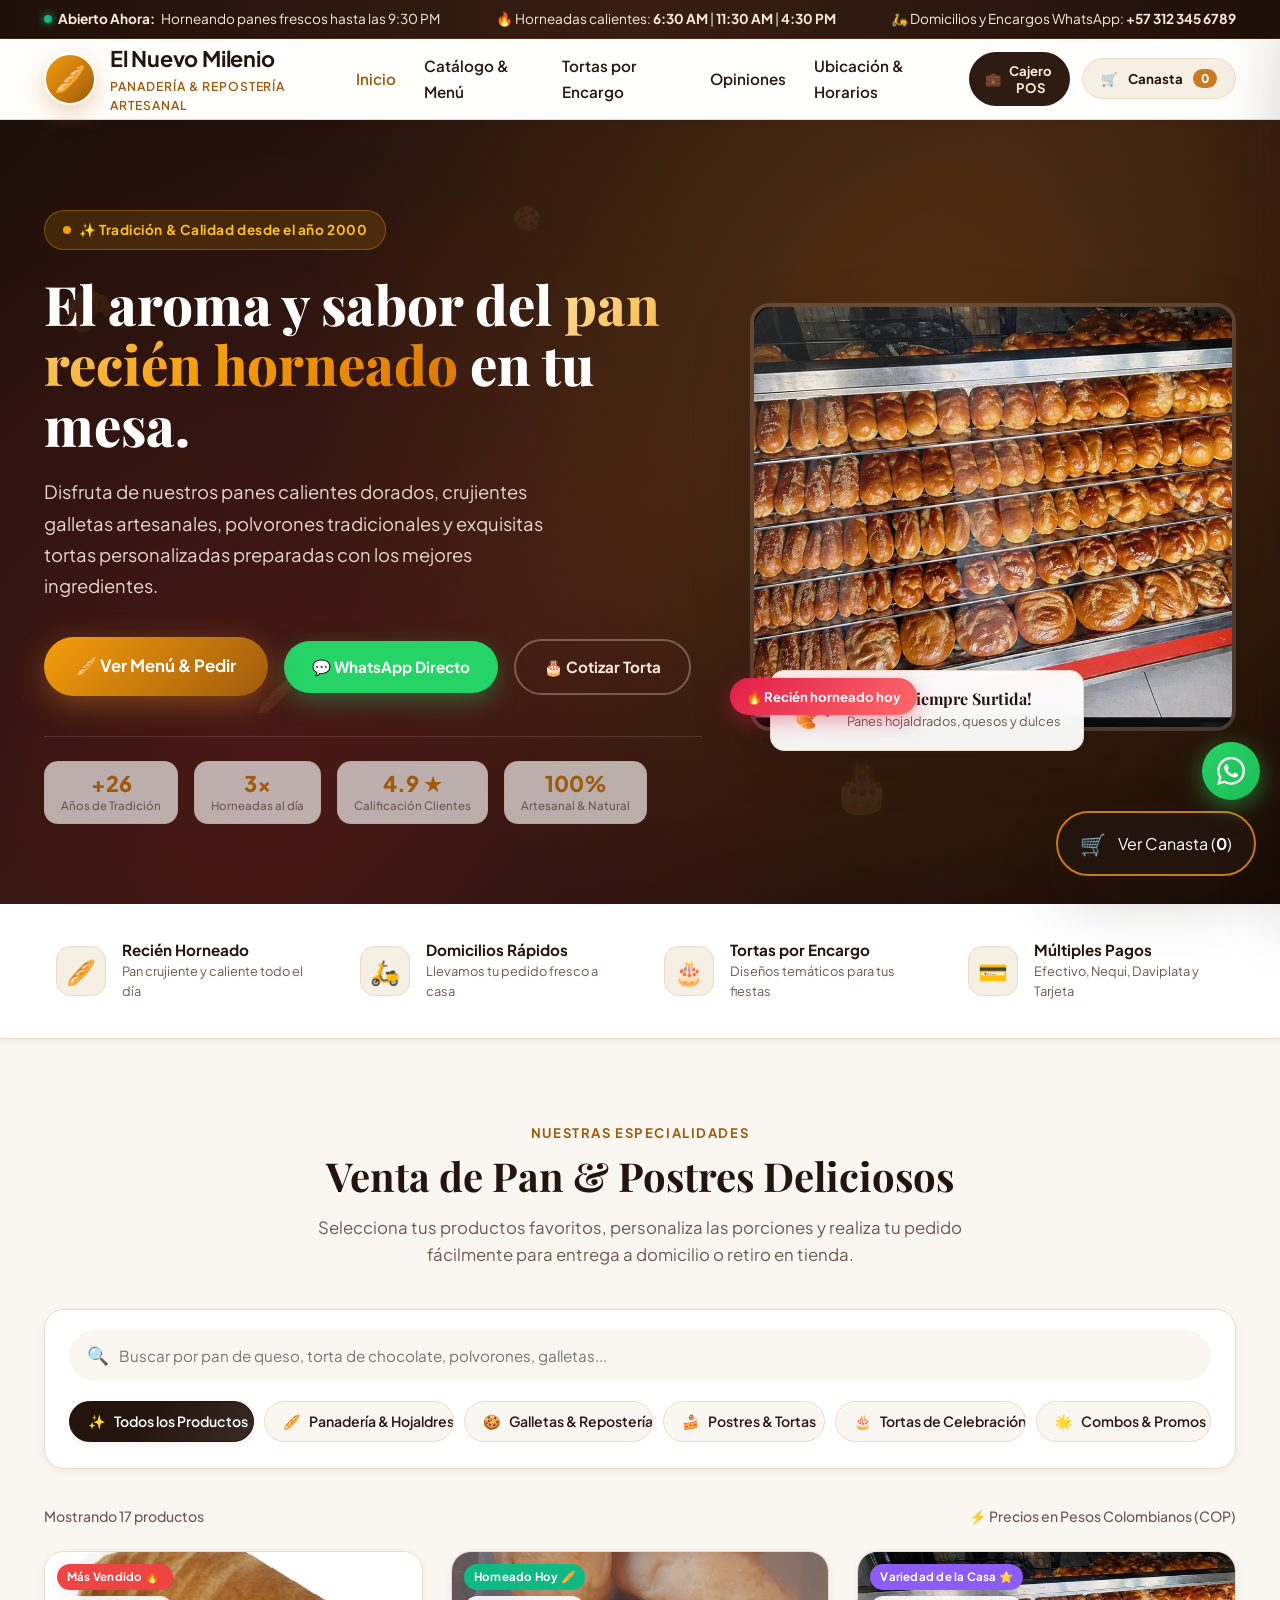
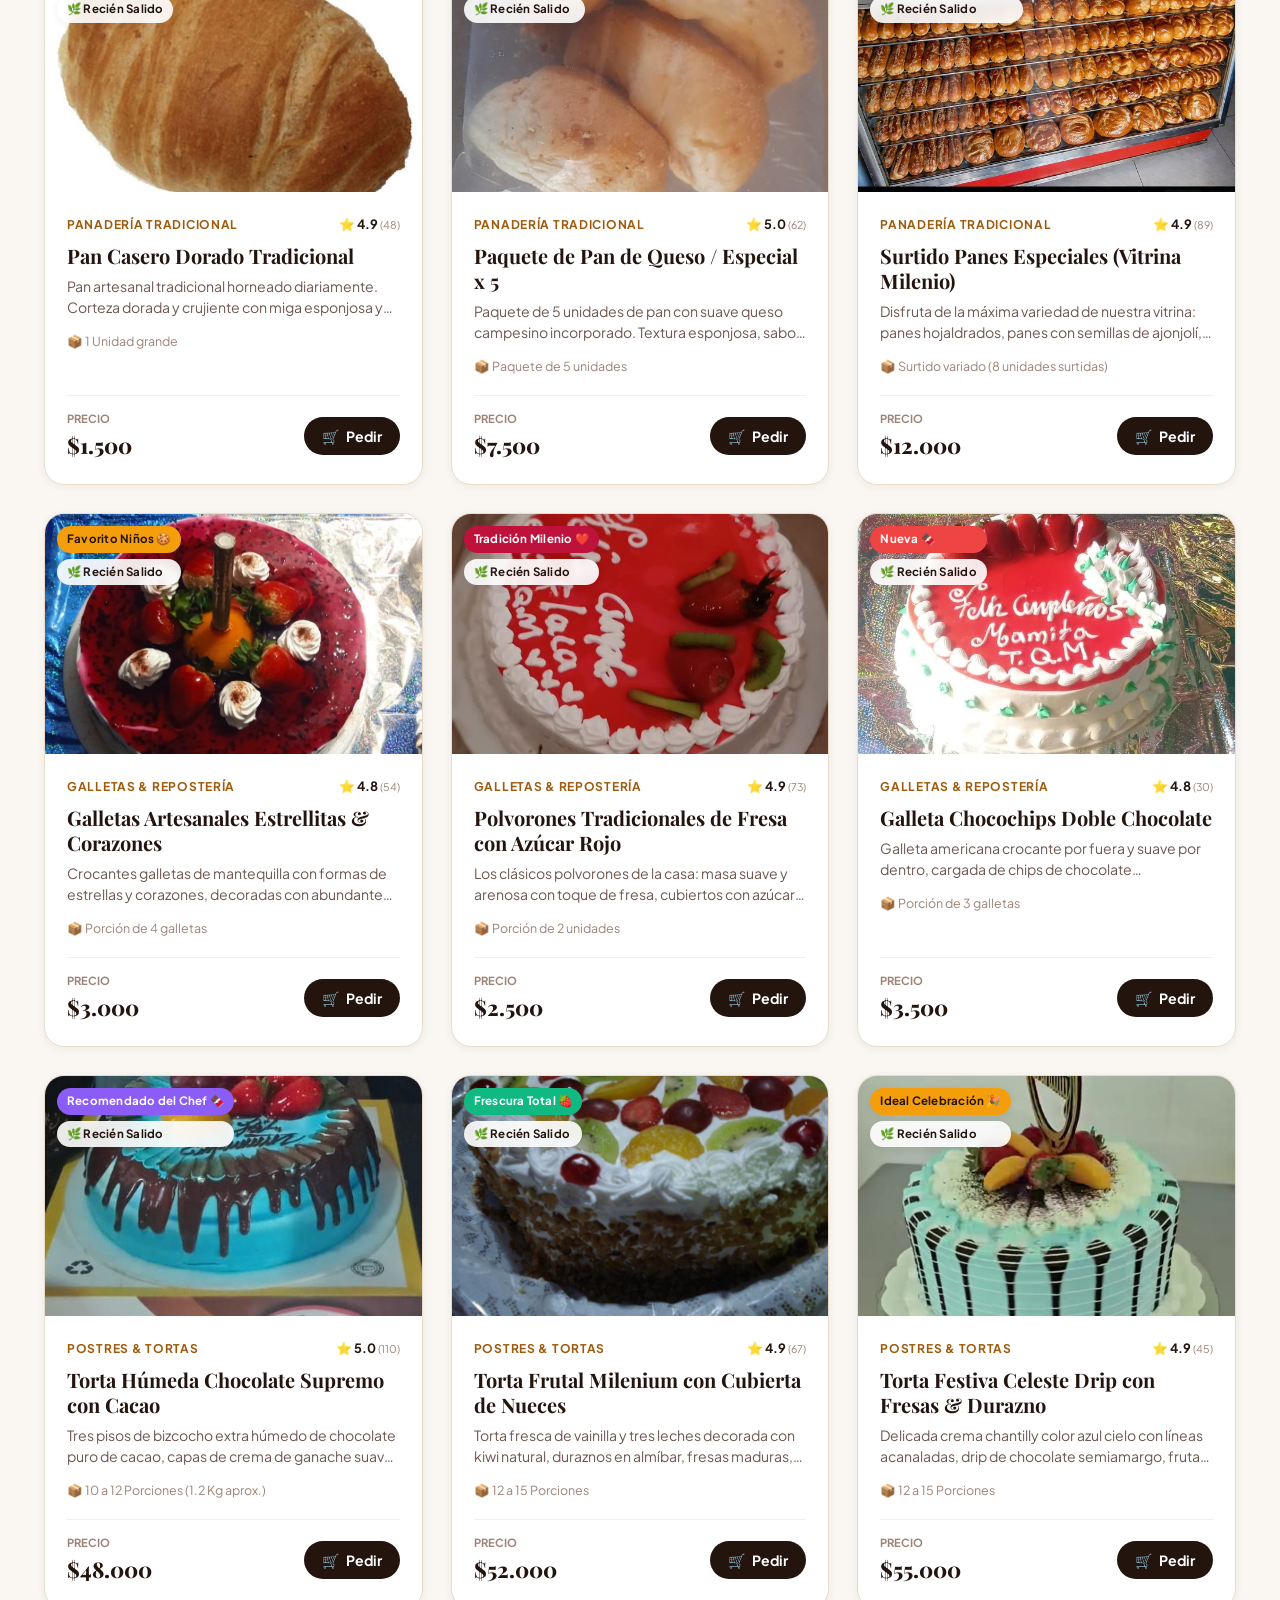
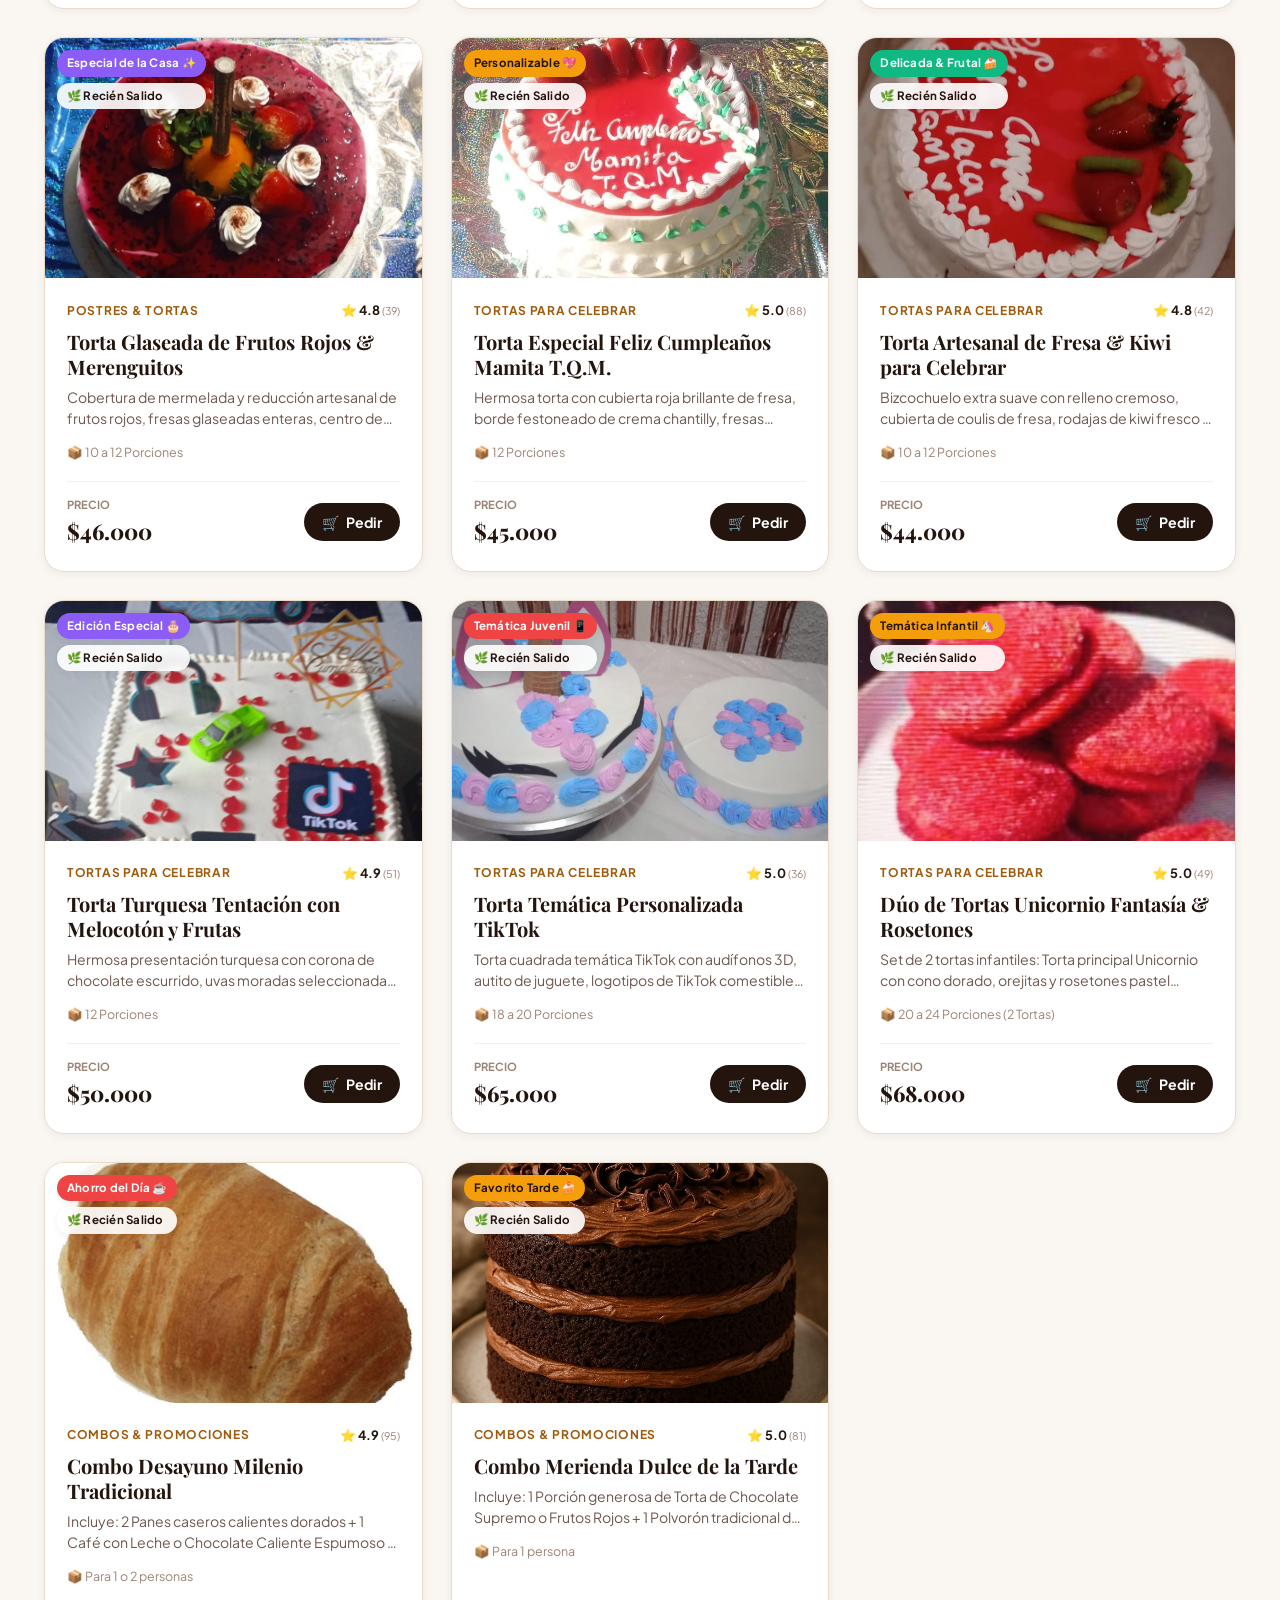
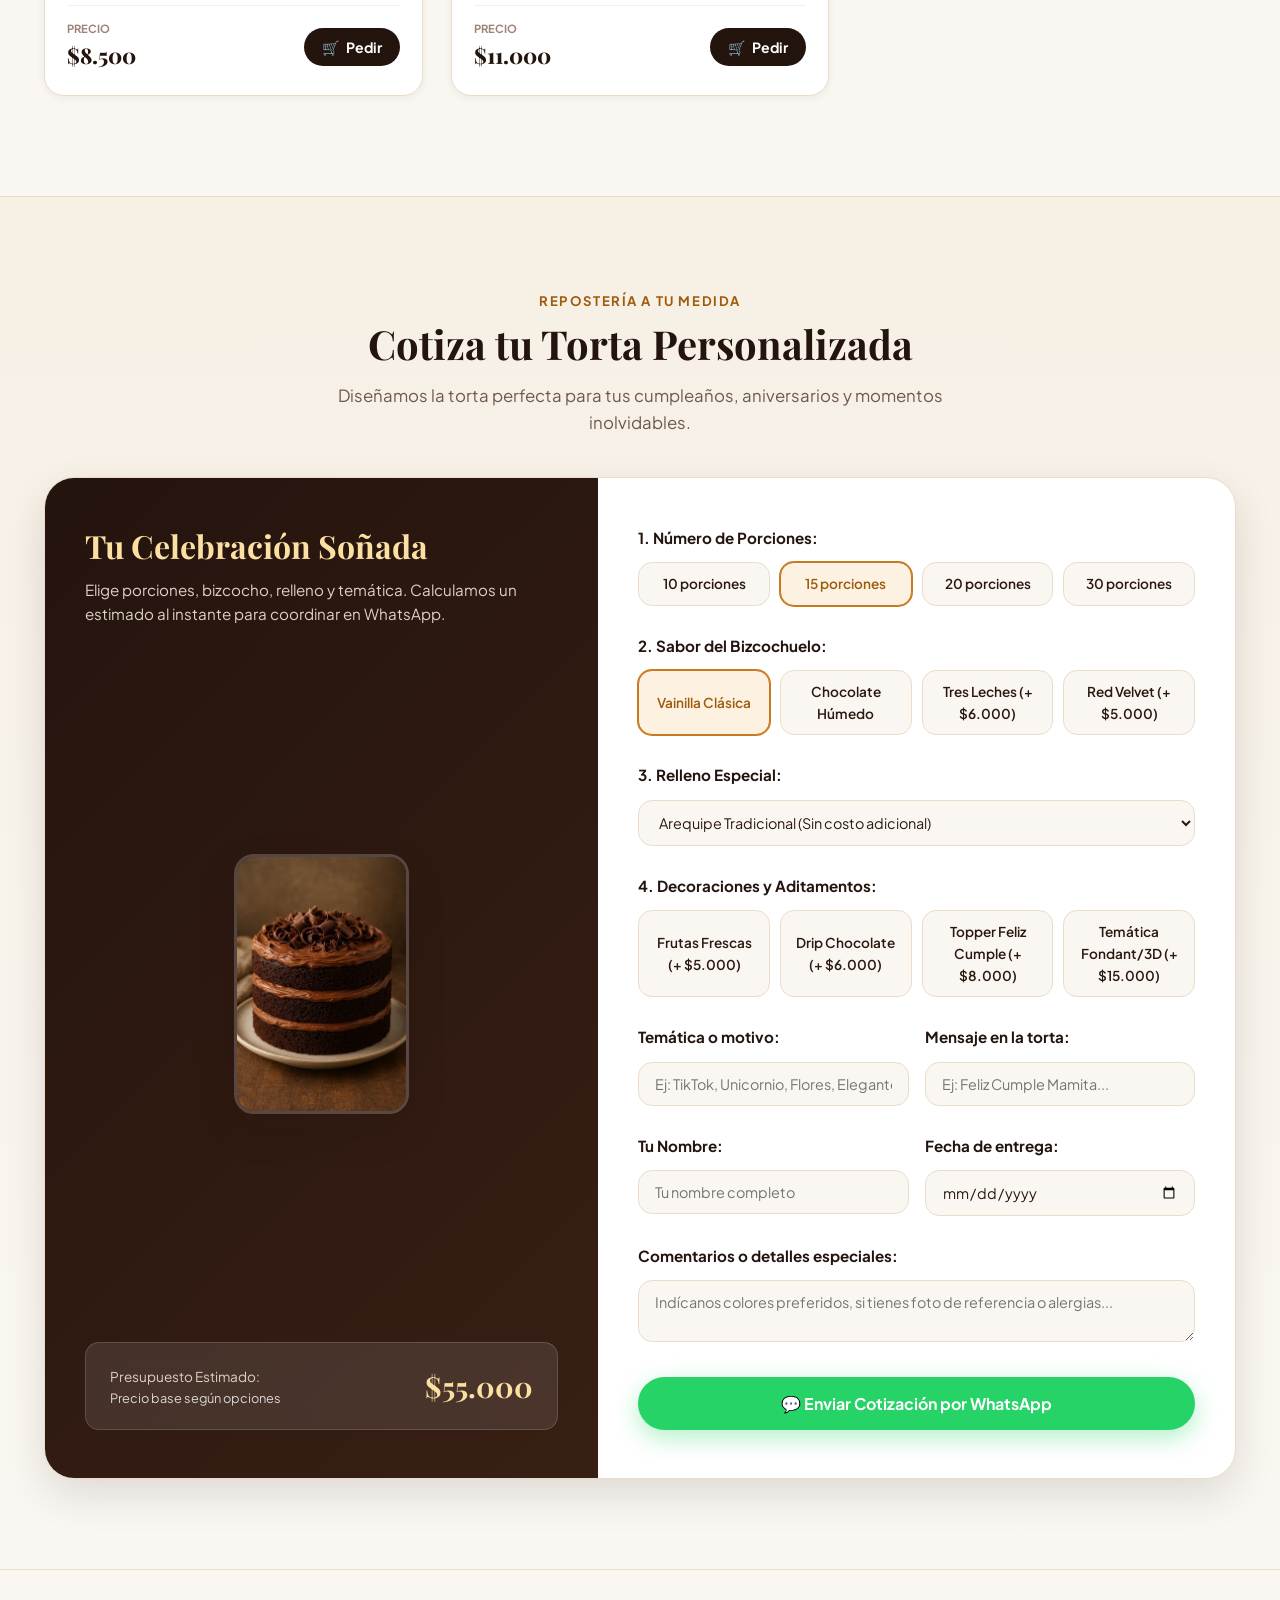
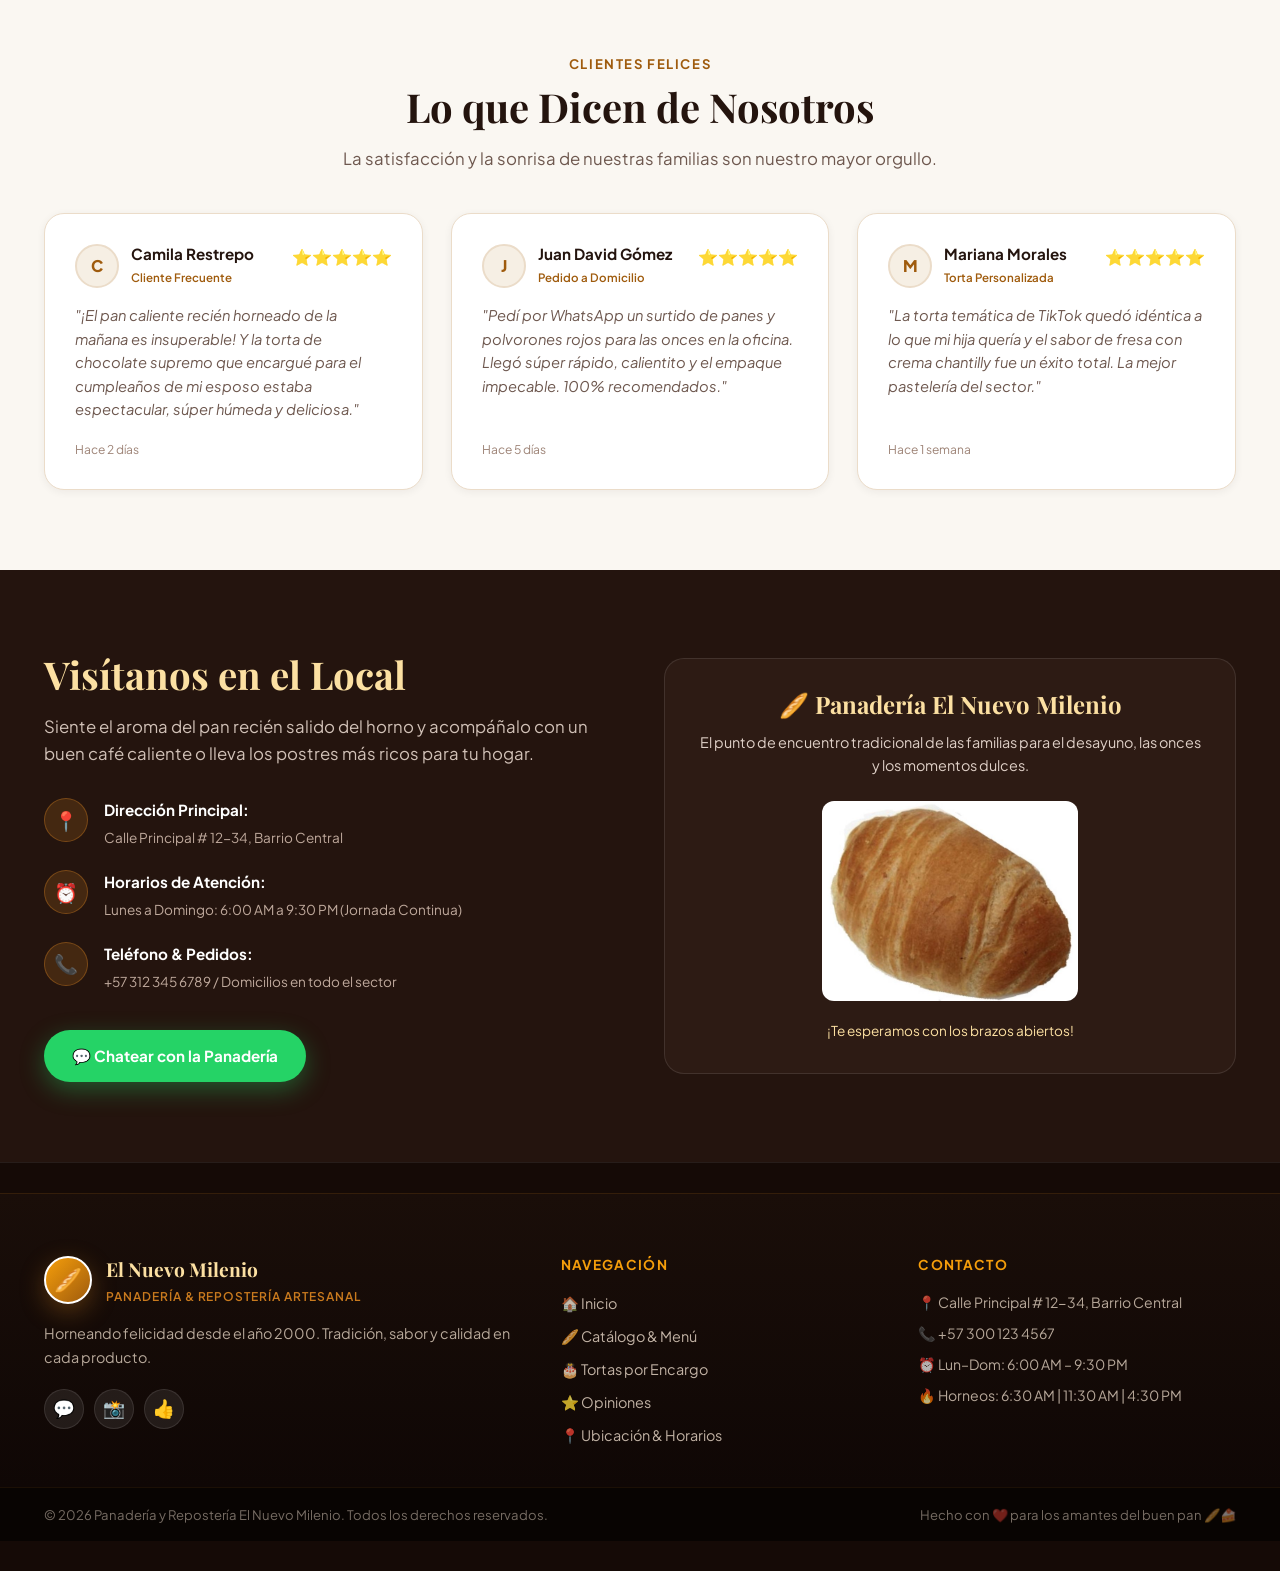
==== commit 46b3bd7b: "Add files via upload" ====
--- a/index.html
+++ b/index.html
@@ -1,189 +1,814 @@
 <!DOCTYPE html>
 <html lang="es">
 <head>
-    <meta charset="UTF-8">
-    <meta name="viewport" content="width=device-width, initial-scale=1.0">
-    <title>Dulce Tentación - Panadería & Repostería Artesanal</title>
-    <meta name="description" content="Bienvenido a Dulce Tentación en Tocaima. Pan recién horneado, tortas artesanales y delicias del horno hechas con tradición y pasión.">
-    <link rel="stylesheet" href="https://cdnjs.cloudflare.com/ajax/libs/font-awesome/6.4.0/css/all.min.css">
-    <link rel="stylesheet" href="css/styles.css">
+  <meta charset="UTF-8">
+  <meta name="viewport" content="width=device-width, initial-scale=1.0">
+  <title>Panadería y Repostería El Nuevo Milenio | Venta de Pan y Postres</title>
+  <meta name="description" content="Venta de panes artesanales recién horneados, deliciosas galletas, postres gourmet y tortas personalizadas para toda ocasión en Panadería El Nuevo Milenio. ¡Pide fácil por WhatsApp!">
+  <meta name="keywords" content="panaderia, reposteria, venta de pan, tortas de cumpleaños, postres, galletas, pan caliente, domicilios">
+  <meta property="og:title" content="Panadería y Repostería El Nuevo Milenio">
+  <meta property="og:description" content="El auténtico sabor tradicional y los postres más deliciosos, horneados con amor. Pedidos a domicilio y por encargo.">
+  <meta property="og:type" content="website">
+  <meta property="og:image" content="surtido-panes-especiales.jpeg">
+  <meta name="theme-color" content="#c97a1e">
+
+  <!-- Favicon icon -->
+  <link rel="icon" href="data:image/svg+xml,<svg xmlns=%22http://www.w3.org/2000/svg%22 viewBox=%220 0 100 100%22><text y=%22.9em%22 font-size=%2290%22>🥖</text></svg>">
+
+  <!-- Preconnect Google Fonts -->
+  <link rel="preconnect" href="https://fonts.googleapis.com">
+  <link rel="preconnect" href="https://fonts.gstatic.com" crossorigin>
+
+  <!-- Stylesheet -->
+  <link rel="stylesheet" href="css/style.css">
 </head>
 <body>
 
-    <header>
-        <a href="index.html" class="logo">DULCE <span>TENTACIÓN</span></a>
-        <nav>
-            <ul>
-                <li><a href="index.html" class="active">Inicio</a></li>
-                <li class="dropdown">
-                    <a href="products.html">Productos <i class="fa-solid fa-chevron-down" style="font-size: 0.7rem; margin-left: 5px;"></i></a>
-                    <ul class="dropdown-menu">
-                        <li><a href="panaderia.html">Panadería <i class="fa-solid fa-bread-slice"></i></a></li>
-                        <li><a href="reposteria.html">Repostería <i class="fa-solid fa-cake-candles"></i></a></li>
-                        <li><a href="dulce-paladar.html">Dulce Paladar <i class="fa-solid fa-cookie"></i></a></li>
-                        <li><a href="delicias-del-horno.html">Delicias del Horno <i class="fa-solid fa-fire"></i></a></li>
-                        <li><a href="products.html">Catálogo Completo <i class="fa-solid fa-store"></i></a></li>
-                    </ul>
-                </li>
-                <li><a href="nosotros.html">Nosotros</a></li>
-                <li><a href="visitanos.html">Visítanos</a></li>
-                <li><a href="contact.html">Contacto</a></li>
-                <li><a href="encuesta.html">Encuesta</a></li>
-            </ul>
-        </nav>
-        <div class="header-right">
-            <a href="tel:+573105731569" class="phone-link"><i class="fa-solid fa-phone"></i> +57 310 5731569</a>
-            <a href="https://wa.me/573105731569" target="_blank" class="btn btn-primary" style="padding: 10px 22px; font-size: 0.85rem;">PEDIR YA</a>
-            <a href="cart.html" class="cart-icon" onclick="toggleCartDrawer(event)" title="Ver Carrito">
-                <i class="fa-solid fa-cart-shopping"></i>
-                <span class="cart-count">0</span>
-            </a>
-        </div>
-        <div class="menu-toggle"><i class="fa-solid fa-bars"></i></div>
-    </header>
-
-    <section class="hero">
-        <div class="hero-content">
-            <h1 class="fade-in">EL AROMA Y SABOR DE LA TRADICIÓN</h1>
-            <p class="fade-in">Disfruta de pan recién horneado, repostería artesanal y deliciosos postres preparados diariamente con los mejores ingredientes.</p>
-            <div style="display: flex; gap: 15px; flex-wrap: wrap;">
-                <a href="products.html" class="btn btn-primary">VER CATÁLOGO</a>
-                <a href="visitanos.html" class="btn btn-outline">NUESTRA SEDE</a>
-            </div>
-        </div>
-        <div class="hero-image zoom-in">
-            <img src="images/fondo-panaderia-1.jpeg" alt="Panadería Dulce Tentación">
-        </div>
-    </section>
-
-    <section class="features-section">
-        <div class="container">
-            <div class="features-grid">
-                <div class="feature-box reveal">
-                    <i class="fa-solid fa-bread-slice"></i>
-                    <h3>Pan de Alta Calidad</h3>
-                    <p>Elaborado cada mañana con técnicas artesanales e ingredientes seleccionados.</p>
+  <!-- Barra Superior de Anuncios y Estado -->
+  <aside class="top-announcement-bar">
+    <div class="container announcement-inner">
+      <div id="bakery-status-badge" class="status-indicator">
+        <span class="status-dot dot-green"></span>
+        <strong>Abierto Ahora:</strong> Horneando panes frescos hasta las 9:30 PM
+      </div>
+      <div>
+        <span>🔥 Horneadas calientes: <strong>6:30 AM</strong> | <strong>11:30 AM</strong> | <strong>4:30 PM</strong></span>
+      </div>
+      <div>
+        <span>🛵 Domicilios y Encargos WhatsApp: <strong>+57 312 345 6789</strong></span>
+      </div>
+    </div>
+  </aside>
+
+  <!-- Encabezado Principal -->
+  <header class="site-header">
+    <div class="container navbar">
+      <a href="#inicio" class="brand-logo-link">
+        <div class="brand-badge-icon">🥖</div>
+        <div class="brand-titles">
+          <span class="brand-main-title">El Nuevo Milenio</span>
+          <span class="brand-subtitle">Panadería & Repostería Artesanal</span>
+        </div>
+      </a>
+
+      <nav>
+        <ul class="nav-links">
+          <li><a href="#inicio" class="nav-link active">Inicio</a></li>
+          <li><a href="#catalogo" class="nav-link">Catálogo & Menú</a></li>
+          <li><a href="#tortas-personalizadas" class="nav-link">Tortas por Encargo</a></li>
+          <li><a href="#testimonios" class="nav-link">Opiniones</a></li>
+          <li><a href="#contacto" class="nav-link">Ubicación & Horarios</a></li>
+        </ul>
+      </nav>
+
+      <div class="nav-actions">
+        <button type="button" class="btn-pos-mode" id="pos-mode-btn" title="Acceso para el personal / Caja">
+          <span>💼</span>
+          <span>Cajero POS</span>
+        </button>
+
+        <button type="button" class="btn-header-cart" id="open-cart-btn" aria-label="Abrir canasta de compras">
+          <span>🛒</span>
+          <span>Canasta</span>
+          <span class="cart-count-badge" id="cart-count-badge">0</span>
+        </button>
+      </div>
+    </div>
+  </header>
+
+  <!-- Sección Hero / Portada -->
+  <section id="inicio" class="hero-section">
+    <div class="hero-bg-overlay"></div>
+    <div class="hero-particles" aria-hidden="true">
+      <span>🥐</span><span>🥖</span><span>🍪</span><span>🎂</span><span>🍰</span><span>🥐</span>
+    </div>
+    <div class="container hero-grid">
+      <div class="hero-text-col">
+        <div class="hero-tag">
+          <span class="hero-tag-dot"></span>
+          <span>✨ Tradición & Calidad desde el año 2000</span>
+        </div>
+        <h1 class="hero-title">
+          El aroma y sabor del <span class="hero-title-highlight">pan recién horneado</span> en tu mesa.
+        </h1>
+        <p class="hero-description">
+          Disfruta de nuestros panes calientes dorados, crujientes galletas artesanales, polvorones tradicionales y exquisitas tortas personalizadas preparadas con los mejores ingredientes.
+        </p>
+
+        <div class="hero-cta-group">
+          <a href="#catalogo" class="btn btn-primary btn-hero-main">
+            <span>🥖 Ver Menú & Pedir</span>
+          </a>
+          <a href="https://api.whatsapp.com/send?phone=573001234567&text=Hola!%20Deseo%20hacer%20un%20pedido%20en%20Panader%C3%ADa%20El%20Nuevo%20Milenio" target="_blank" rel="noopener" class="btn btn-whatsapp">
+            <span>💬 WhatsApp Directo</span>
+          </a>
+          <a href="#tortas-personalizadas" class="btn btn-outline">
+            <span>🎂 Cotizar Torta</span>
+          </a>
+        </div>
+
+        <div class="hero-highlights">
+          <div class="highlight-item">
+            <strong>+26</strong>
+            <span>Años de Tradición</span>
+          </div>
+          <div class="highlight-item">
+            <strong>3×</strong>
+            <span>Horneadas al día</span>
+          </div>
+          <div class="highlight-item">
+            <strong>4.9 ★</strong>
+            <span>Calificación Clientes</span>
+          </div>
+          <div class="highlight-item">
+            <strong>100%</strong>
+            <span>Artesanal & Natural</span>
+          </div>
+        </div>
+      </div>
+
+      <div class="hero-visual-col">
+        <div class="hero-visual-card">
+          <div class="hero-main-img-wrap">
+            <img src="surtido-panes-especiales.jpeg" alt="Vitrina de Panes de Panadería El Nuevo Milenio" class="hero-showcase-img">
+            <div class="hero-img-shine"></div>
+          </div>
+          <div class="hero-floating-pill">
+            <div class="pill-icon">🥐</div>
+            <div>
+              <h4>¡Vitrina Siempre Surtida!</h4>
+              <p>Panes hojaldrados, quesos y dulces</p>
+            </div>
+          </div>
+          <div class="hero-floating-badge-fresh">
+            🔥 Recién horneado hoy
+          </div>
+        </div>
+      </div>
+    </div>
+  </section>
+
+  <!-- Franja de Beneficios y Horarios -->
+  <section class="feature-strip">
+    <div class="container feature-grid">
+      <div class="feature-box">
+        <div class="feat-icon-bubble">🥖</div>
+        <div class="feat-text">
+          <h4>Recién Horneado</h4>
+          <p>Pan crujiente y caliente todo el día</p>
+        </div>
+      </div>
+      <div class="feature-box">
+        <div class="feat-icon-bubble">🛵</div>
+        <div class="feat-text">
+          <h4>Domicilios Rápidos</h4>
+          <p>Llevamos tu pedido fresco a casa</p>
+        </div>
+      </div>
+      <div class="feature-box">
+        <div class="feat-icon-bubble">🎂</div>
+        <div class="feat-text">
+          <h4>Tortas por Encargo</h4>
+          <p>Diseños temáticos para tus fiestas</p>
+        </div>
+      </div>
+      <div class="feature-box">
+        <div class="feat-icon-bubble">💳</div>
+        <div class="feat-text">
+          <h4>Múltiples Pagos</h4>
+          <p>Efectivo, Nequi, Daviplata y Tarjeta</p>
+        </div>
+      </div>
+    </div>
+  </section>
+
+  <!-- Catálogo de Productos y Menú Digital -->
+  <section id="catalogo" class="catalog-section">
+    <div class="container">
+      <div class="section-header">
+        <span class="section-subtag">Nuestras Especialidades</span>
+        <h2 class="section-title">Venta de Pan & Postres Deliciosos</h2>
+        <p class="section-lead">Selecciona tus productos favoritos, personaliza las porciones y realiza tu pedido fácilmente para entrega a domicilio o retiro en tienda.</p>
+      </div>
+
+      <!-- Barra de herramientas: Búsqueda y Filtros de Categorías -->
+      <div class="catalog-toolbar">
+        <div class="search-box-wrap">
+          <span class="search-icon-left">🔍</span>
+          <input type="text" id="search-input" class="search-input" placeholder="Buscar por pan de queso, torta de chocolate, polvorones, galletas...">
+          <button type="button" id="clear-search-btn" class="clear-search-btn" title="Limpiar búsqueda">✕</button>
+        </div>
+
+        <div class="categories-container" id="categories-container">
+          <!-- Renderizado dinámico vía JavaScript -->
+        </div>
+      </div>
+
+      <!-- Estado de Resultados -->
+      <div class="catalog-status-bar">
+        <span id="products-count-label">Cargando productos...</span>
+        <span>⚡ Precios en Pesos Colombianos (COP)</span>
+      </div>
+
+      <!-- Grid de Productos -->
+      <div class="products-grid" id="products-grid">
+        <!-- Renderizado dinámico vía JavaScript -->
+      </div>
+    </div>
+  </section>
+
+  <!-- Diseñador y Cotizador de Tortas Personalizadas -->
+  <section id="tortas-personalizadas" class="custom-cake-section">
+    <div class="container">
+      <div class="section-header">
+        <span class="section-subtag">Repostería a tu Medida</span>
+        <h2 class="section-title">Cotiza tu Torta Personalizada</h2>
+        <p class="section-lead">Diseñamos la torta perfecta para tus cumpleaños, aniversarios y momentos inolvidables.</p>
+      </div>
+
+      <div class="cake-builder-card">
+        <!-- Panel Izquierdo: Vista previa y resumen -->
+        <div class="cake-builder-preview">
+          <div class="cake-preview-head">
+            <h3>Tu Celebración Soñada</h3>
+            <p>Elige porciones, bizcocho, relleno y temática. Calculamos un estimado al instante para coordinar en WhatsApp.</p>
+          </div>
+
+          <div class="cake-preview-illustration">
+            <img src="combo-tarde-dulce.jpeg" alt="Ejemplo de Torta Personalizada" class="cake-hero-show">
+          </div>
+
+          <div class="cake-estimate-box">
+            <div>
+              <span>Presupuesto Estimado:</span>
+              <p style="font-size: 0.8rem; opacity: 0.8;">Precio base según opciones</p>
+            </div>
+            <strong id="cake-estimate-total">$55.000</strong>
+          </div>
+        </div>
+
+        <!-- Panel Derecho: Formulario Interactivo -->
+        <div class="cake-builder-form-wrap">
+          <form id="custom-cake-form">
+            <!-- 1. Porciones -->
+            <div class="form-step-group">
+              <label class="form-step-label">1. Número de Porciones:</label>
+              <div class="option-pills-grid">
+                <label class="option-pill-label">
+                  <input type="radio" name="cake_portions" value="portions_10">
+                  <span>10 porciones</span>
+                </label>
+                <label class="option-pill-label">
+                  <input type="radio" name="cake_portions" value="portions_15" checked>
+                  <span>15 porciones</span>
+                </label>
+                <label class="option-pill-label">
+                  <input type="radio" name="cake_portions" value="portions_20">
+                  <span>20 porciones</span>
+                </label>
+                <label class="option-pill-label">
+                  <input type="radio" name="cake_portions" value="portions_30">
+                  <span>30 porciones</span>
+                </label>
+              </div>
+            </div>
+
+            <!-- 2. Sabor de Bizcocho -->
+            <div class="form-step-group">
+              <label class="form-step-label">2. Sabor del Bizcochuelo:</label>
+              <div class="option-pills-grid">
+                <label class="option-pill-label">
+                  <input type="radio" name="cake_sponge" value="vainilla" checked>
+                  <span>Vainilla Clásica</span>
+                </label>
+                <label class="option-pill-label">
+                  <input type="radio" name="cake_sponge" value="chocolate">
+                  <span>Chocolate Húmedo</span>
+                </label>
+                <label class="option-pill-label">
+                  <input type="radio" name="cake_sponge" value="tres_leches">
+                  <span>Tres Leches (+ $6.000)</span>
+                </label>
+                <label class="option-pill-label">
+                  <input type="radio" name="cake_sponge" value="red_velvet">
+                  <span>Red Velvet (+ $5.000)</span>
+                </label>
+              </div>
+            </div>
+
+            <!-- 3. Relleno -->
+            <div class="form-step-group">
+              <label for="cake_filling" class="form-step-label">3. Relleno Especial:</label>
+              <select name="cake_filling" id="cake_filling" class="form-select">
+                <option value="arequipe">Arequipe Tradicional (Sin costo adicional)</option>
+                <option value="crema_pastelera">Crema Pastelera de la Casa (Sin costo adicional)</option>
+                <option value="frutos_rojos">Mermelada Artesanal de Frutos Rojos (+ $4.000)</option>
+                <option value="chocolate_ganache">Ganache Cremosa de Chocolate (+ $4.000)</option>
+                <option value="fresas_crema">Fresas Frescas con Crema (+ $5.000)</option>
+                <option value="maracuya_mousse">Mousse de Maracuyá (+ $5.000)</option>
+              </select>
+            </div>
+
+            <!-- 4. Decoraciones Adicionales -->
+            <div class="form-step-group">
+              <label class="form-step-label">4. Decoraciones y Aditamentos:</label>
+              <div class="option-pills-grid">
+                <label class="option-pill-label">
+                  <input type="checkbox" name="cake_decorations" value="chantilly_frutas">
+                  <span>Frutas Frescas (+ $5.000)</span>
+                </label>
+                <label class="option-pill-label">
+                  <input type="checkbox" name="cake_decorations" value="drip_chocolate">
+                  <span>Drip Chocolate (+ $6.000)</span>
+                </label>
+                <label class="option-pill-label">
+                  <input type="checkbox" name="cake_decorations" value="topper_personalizado">
+                  <span>Topper Feliz Cumple (+ $8.000)</span>
+                </label>
+                <label class="option-pill-label">
+                  <input type="checkbox" name="cake_decorations" value="fondant_tematico">
+                  <span>Temática Fondant/3D (+ $15.000)</span>
+                </label>
+              </div>
+            </div>
+
+            <!-- 5. Temática y Dedicatoria -->
+            <div class="form-step-group">
+              <div class="form-row-dual">
+                <div>
+                  <label for="cake_theme" class="form-step-label">Temática o motivo:</label>
+                  <input type="text" id="cake_theme" class="form-input" placeholder="Ej: TikTok, Unicornio, Flores, Elegante...">
                 </div>
-                <div class="feature-box reveal">
-                    <i class="fa-solid fa-cake-candles"></i>
-                    <h3>Repostería de Autor</h3>
-                    <p>Tortas y postres únicos diseñados para endulzar momentos especiales.</p>
+                <div>
+                  <label for="cake_dedication" class="form-step-label">Mensaje en la torta:</label>
+                  <input type="text" id="cake_dedication" class="form-input" placeholder="Ej: Feliz Cumple Mamita...">
                 </div>
-                <div class="feature-box reveal">
-                    <i class="fa-solid fa-heart"></i>
-                    <h3>Atención Amable</h3>
-                    <p>Servicio cálido y dedicado para ofrecerte la mejor experiencia en cada visita.</p>
+              </div>
+            </div>
+
+            <!-- 6. Datos de Contacto -->
+            <div class="form-step-group">
+              <div class="form-row-dual">
+                <div>
+                  <label for="cake_cust_name" class="form-step-label">Tu Nombre:</label>
+                  <input type="text" id="cake_cust_name" required class="form-input" placeholder="Tu nombre completo">
                 </div>
-            </div>
-        </div>
-    </section>
-
-    <section class="container" style="padding: 80px 20px;">
-        <div style="text-align: center; margin-bottom: 40px;" class="reveal">
-            <h2 style="font-size: 2.5rem;">PRODUCTOS DESTACADOS</h2>
-            <p style="color: var(--text-muted); font-size: 1.1rem;">Los preferidos de nuestros clientes con recetas tradicionales y fotos reales</p>
-        </div>
-        <div class="products-grid">
-            <div class="product-card reveal">
-                <div class="product-image"><img src="images/alillado.jpeg" alt="Pan Alillado"></div>
-                <div class="product-info">
-                    <h3>Pan Alillado</h3>
-                    <span class="price">$3.500</span>
-                    <button class="btn btn-primary btn-add-cart" data-id="pan-alillado" data-name="Pan Alillado" data-price="3500" data-image="images/alillado.jpeg" onclick="addToCart('pan-alillado', 'Pan Alillado', 3500, 'images/alillado.jpeg')"><i class="fa-solid fa-cart-plus"></i> Agregar al carrito 🛒</button>
+                <div>
+                  <label for="cake_date" class="form-step-label">Fecha de entrega:</label>
+                  <input type="date" id="cake_date" required class="form-input">
                 </div>
-            </div>
-            <div class="product-card reveal">
-                <div class="product-image"><img src="images/torta-chocolate-artesanal.jpg" alt="Torta de Chocolate Suprema"></div>
-                <div class="product-info">
-                    <h3>Torta de Chocolate Suprema</h3>
-                    <span class="price">$48.000</span>
-                    <button class="btn btn-primary btn-add-cart" data-id="torta-chocolate-suprema" data-name="Torta de Chocolate Suprema" data-price="48000" data-image="images/torta-chocolate-artesanal.jpg" onclick="addToCart('torta-chocolate-suprema', 'Torta de Chocolate Suprema', 48000, 'images/torta-chocolate-artesanal.jpg')"><i class="fa-solid fa-cart-plus"></i> Agregar al carrito 🛒</button>
-                </div>
-            </div>
-            <div class="product-card reveal">
-                <div class="product-image"><img src="images/torta-frutal-lujo.jpg" alt="Torta Frutal de Lujo"></div>
-                <div class="product-info">
-                    <h3>Torta Frutal de Lujo</h3>
-                    <span class="price">$60.000</span>
-                    <button class="btn btn-primary btn-add-cart" data-id="torta-frutal-lujo" data-name="Torta Frutal de Lujo" data-price="60000" data-image="images/torta-frutal-lujo.jpg" onclick="addToCart('torta-frutal-lujo', 'Torta Frutal de Lujo', 60000, 'images/torta-frutal-lujo.jpg')"><i class="fa-solid fa-cart-plus"></i> Agregar al carrito 🛒</button>
-                </div>
-            </div>
-            <div class="product-card reveal">
-                <div class="product-image"><img src="images/torta-tiktok-nicol.jpg" alt="Torta Temática TikTok"></div>
-                <div class="product-info">
-                    <h3>Torta Temática TikTok</h3>
-                    <span class="price">$70.000</span>
-                    <button class="btn btn-primary btn-add-cart" data-id="torta-tiktok-nicol" data-name="Torta Temática TikTok" data-price="70000" data-image="images/torta-tiktok-nicol.jpg" onclick="addToCart('torta-tiktok-nicol', 'Torta Temática TikTok', 70000, 'images/torta-tiktok-nicol.jpg')"><i class="fa-solid fa-cart-plus"></i> Agregar al carrito 🛒</button>
-                </div>
-            </div>
-            <div class="product-card reveal">
-                <div class="product-image"><img src="images/pan-blandito-bolsa.jpg" alt="Bolsa de Pan Blandito x5"></div>
-                <div class="product-info">
-                    <h3>Bolsa de Pan Blandito x5</h3>
-                    <span class="price">$5.000</span>
-                    <button class="btn btn-primary btn-add-cart" data-id="pan-blandito-bolsa" data-name="Bolsa de Pan Blandito x5" data-price="5000" data-image="images/pan-blandito-bolsa.jpg" onclick="addToCart('pan-blandito-bolsa', 'Bolsa de Pan Blandito x5', 5000, 'images/pan-blandito-bolsa.jpg')"><i class="fa-solid fa-cart-plus"></i> Agregar al carrito 🛒</button>
-                </div>
-            </div>
-            <div class="product-card reveal">
-                <div class="product-image"><img src="images/liberales.jpeg" alt="Liberales"></div>
-                <div class="product-info">
-                    <h3>Liberales Especiales</h3>
-                    <span class="price">$2.500</span>
-                    <button class="btn btn-primary btn-add-cart" data-id="liberales-especiales" data-name="Liberales Especiales" data-price="2500" data-image="images/liberales.jpeg" onclick="addToCart('liberales-especiales', 'Liberales Especiales', 2500, 'images/liberales.jpeg')"><i class="fa-solid fa-cart-plus"></i> Agregar al carrito 🛒</button>
-                </div>
-            </div>
-        </div>
-    </section>
-
-    <footer>
-        <div class="container footer-content">
-            <div class="footer-col">
-                <h2 class="footer-logo">Dulce Tentación</h2>
-                <p>Productos frescos, deliciosos y preparados con dedicación para crear momentos especiales en familia.</p>
-                <div class="footer-socials">
-                    <a href="https://wa.me/573105731569" target="_blank" aria-label="WhatsApp"><i class="fa-brands fa-whatsapp"></i></a>
-                    <a href="#" target="_blank" aria-label="Facebook"><i class="fa-brands fa-facebook-f"></i></a>
-                    <a href="#" target="_blank" aria-label="Instagram"><i class="fa-brands fa-instagram"></i></a>
-                    <a href="#" target="_blank" aria-label="TikTok"><i class="fa-brands fa-tiktok"></i></a>
-                </div>
-            </div>
-            <div class="footer-col">
-                <h3>Enlaces Rápidos</h3>
-                <ul>
-                    <li><a href="index.html">Inicio</a></li>
-                    <li><a href="nosotros.html">Sobre Nosotros</a></li>
-                    <li><a href="visitanos.html">Visítanos</a></li>
-                    <li><a href="contact.html">Contacto</a></li>
-                    <li><a href="encuesta.html">Encuesta de Calidad</a></li>
-                </ul>
-            </div>
-            <div class="footer-col">
-                <h3>Nuestros Productos</h3>
-                <ul>
-                    <li><a href="panaderia.html">Panadería Artesanal</a></li>
-                    <li><a href="reposteria.html">Repostería de Autor</a></li>
-                    <li><a href="dulce-paladar.html">Dulce Paladar</a></li>
-                    <li><a href="delicias-del-horno.html">Delicias del Horno</a></li>
-                    <li><a href="products.html">Catálogo Completo</a></li>
-                </ul>
-            </div>
-            <div class="footer-col">
-                <h3>Horarios & Atención</h3>
-                <p><i class="fa-solid fa-clock" style="color: var(--primary); margin-right: 8px;"></i> Lunes - Domingo</p>
-                <p style="color: white; font-weight: 700; margin-bottom: 12px;">7:00 AM - 8:00 PM</p>
-                <p><i class="fa-solid fa-location-dot" style="color: var(--primary); margin-right: 8px;"></i> Tocaima Cundinamarca<br>Barrio San Jacinto #5-45</p>
-            </div>
-        </div>
-        <div class="footer-bottom">
-            <p>&copy; 2026 Dulce Tentación. Todos los derechos reservados.</p>
-        </div>
-    </footer>
-
-    <div class="social-float">
-        <a href="https://wa.me/573105731569" class="float-btn wa" target="_blank" aria-label="WhatsApp"><i class="fa-brands fa-whatsapp"></i></a>
-    </div>
-
-    <script src="js/main.js"></script>
-    <script src="js/cart.js"></script>
+              </div>
+            </div>
+
+            <div class="form-step-group">
+              <label for="cake_notes" class="form-step-label">Comentarios o detalles especiales:</label>
+              <textarea id="cake_notes" rows="2" class="form-textarea" placeholder="Indícanos colores preferidos, si tienes foto de referencia o alergias..."></textarea>
+            </div>
+
+            <button type="submit" class="btn btn-whatsapp" style="width: 100%; padding: 16px; font-size: 1rem;">
+              <span>💬 Enviar Cotización por WhatsApp</span>
+            </button>
+          </form>
+        </div>
+      </div>
+    </div>
+  </section>
+
+  <!-- Opiniones de Clientes -->
+  <section id="testimonios" class="reviews-section">
+    <div class="container">
+      <div class="section-header">
+        <span class="section-subtag">Clientes Felices</span>
+        <h2 class="section-title">Lo que Dicen de Nosotros</h2>
+        <p class="section-lead">La satisfacción y la sonrisa de nuestras familias son nuestro mayor orgullo.</p>
+      </div>
+
+      <div class="reviews-grid" id="reviews-carousel">
+        <!-- Renderizado dinámico vía JavaScript -->
+      </div>
+    </div>
+  </section>
+
+  <!-- Contacto, Ubicación y Horarios -->
+  <section id="contacto" class="contact-section">
+    <div class="container contact-grid">
+      <div class="contact-info">
+        <h2>Visítanos en el Local</h2>
+        <p>Siente el aroma del pan recién salido del horno y acompáñalo con un buen café caliente o lleva los postres más ricos para tu hogar.</p>
+
+        <div class="contact-details-list">
+          <div class="contact-item">
+            <div class="contact-item-icon">📍</div>
+            <div class="contact-item-text">
+              <strong>Dirección Principal:</strong>
+              <span>Calle Principal # 12-34, Barrio Central</span>
+            </div>
+          </div>
+          <div class="contact-item">
+            <div class="contact-item-icon">⏰</div>
+            <div class="contact-item-text">
+              <strong>Horarios de Atención:</strong>
+              <span>Lunes a Domingo: 6:00 AM a 9:30 PM (Jornada Continua)</span>
+            </div>
+          </div>
+          <div class="contact-item">
+            <div class="contact-item-icon">📞</div>
+            <div class="contact-item-text">
+              <strong>Teléfono & Pedidos:</strong>
+              <span>+57 312 345 6789 / Domicilios en todo el sector</span>
+            </div>
+          </div>
+        </div>
+
+        <a href="https://api.whatsapp.com/send?phone=573001234567&text=Hola!%20Deseo%20hacer%20una%20consulta%20a%20Panader%C3%ADa%20El%20Nuevo%20Milenio" target="_blank" rel="noopener" class="btn btn-whatsapp">
+          <span>💬 Chatear con la Panadería</span>
+        </a>
+      </div>
+
+      <div class="contact-showcase-box">
+        <h3>🥖 Panadería El Nuevo Milenio</h3>
+        <p>El punto de encuentro tradicional de las familias para el desayuno, las onces y los momentos dulces.</p>
+        <img src="pan-casero-dorado.jpeg" alt="Pan Artesanal Dorado" style="max-height: 200px; margin: 0 auto 16px; border-radius: 12px;">
+        <span style="font-size: 0.85rem; color: #fce0a2;">¡Te esperamos con los brazos abiertos!</span>
+      </div>
+    </div>
+  </section>
+
+  <!-- Pie de Página mejorado -->
+  <footer class="site-footer">
+    <div class="footer-top">
+      <div class="container footer-top-grid">
+        <div class="footer-brand-col">
+          <div class="footer-logo">
+            <div class="brand-badge-icon" style="width:48px;height:48px;font-size:1.4rem;">🥖</div>
+            <div>
+              <strong>El Nuevo Milenio</strong>
+              <span>Panadería & Repostería Artesanal</span>
+            </div>
+          </div>
+          <p class="footer-tagline">Horneando felicidad desde el año 2000. Tradición, sabor y calidad en cada producto.</p>
+          <div class="footer-social-links">
+            <a href="https://api.whatsapp.com/send?phone=573001234567" target="_blank" rel="noopener" class="social-btn whatsapp" title="WhatsApp">💬</a>
+            <a href="#" class="social-btn instagram" title="Instagram">📸</a>
+            <a href="#" class="social-btn facebook" title="Facebook">👍</a>
+          </div>
+        </div>
+        <div class="footer-links-col">
+          <h5>Navegación</h5>
+          <ul>
+            <li><a href="#inicio">🏠 Inicio</a></li>
+            <li><a href="#catalogo">🥖 Catálogo & Menú</a></li>
+            <li><a href="#tortas-personalizadas">🎂 Tortas por Encargo</a></li>
+            <li><a href="#testimonios">⭐ Opiniones</a></li>
+            <li><a href="#contacto">📍 Ubicación & Horarios</a></li>
+          </ul>
+        </div>
+        <div class="footer-info-col">
+          <h5>Contacto</h5>
+          <ul>
+            <li>📍 Calle Principal # 12-34, Barrio Central</li>
+            <li>📞 +57 300 123 4567</li>
+            <li>⏰ Lun–Dom: 6:00 AM – 9:30 PM</li>
+            <li>🔥 Horneos: 6:30 AM | 11:30 AM | 4:30 PM</li>
+          </ul>
+        </div>
+      </div>
+    </div>
+    <div class="footer-bottom">
+      <div class="container footer-inner">
+        <p>© 2026 Panadería y Repostería El Nuevo Milenio. Todos los derechos reservados.</p>
+        <p>Hecho con ❤️ para los amantes del buen pan 🥖🍰</p>
+      </div>
+    </div>
+  </footer>
+
+  <!-- Botón Flotante de Canasta -->
+  <div class="floating-cart-badge" id="floating-cart-badge">
+    <span style="font-size: 1.3rem;">🛒</span>
+    <span>Ver Canasta (<strong id="floating-cart-count">0</strong>)</span>
+  </div>
+
+  <!-- Botón Flotante WhatsApp -->
+  <a href="https://api.whatsapp.com/send?phone=573001234567&text=Hola!%20Quisiera%20hacer%20un%20pedido%20en%20Panader%C3%ADa%20El%20Nuevo%20Milenio%20🥖" target="_blank" rel="noopener" class="floating-whatsapp-btn" title="Escríbenos por WhatsApp" aria-label="Contactar por WhatsApp">
+    <svg viewBox="0 0 24 24" fill="currentColor" width="28" height="28" aria-hidden="true">
+      <path d="M17.472 14.382c-.297-.149-1.758-.867-2.03-.967-.273-.099-.471-.148-.67.15-.197.297-.767.966-.94 1.164-.173.199-.347.223-.644.075-.297-.15-1.255-.463-2.39-1.475-.883-.788-1.48-1.761-1.653-2.059-.173-.297-.018-.458.13-.606.134-.133.298-.347.446-.52.149-.174.198-.298.298-.497.099-.198.05-.371-.025-.52-.075-.149-.669-1.612-.916-2.207-.242-.579-.487-.5-.669-.51-.173-.008-.371-.01-.57-.01-.198 0-.52.074-.792.372-.272.297-1.04 1.016-1.04 2.479 0 1.462 1.065 2.875 1.213 3.074.149.198 2.096 3.2 5.077 4.487.709.306 1.262.489 1.694.625.712.227 1.36.195 1.871.118.571-.085 1.758-.719 2.006-1.413.248-.694.248-1.289.173-1.413-.074-.124-.272-.198-.57-.347m-5.421 7.403h-.004a9.87 9.87 0 01-5.031-1.378l-.361-.214-3.741.982.998-3.648-.235-.374a9.86 9.86 0 01-1.51-5.26c.001-5.45 4.436-9.884 9.888-9.884 2.64 0 5.122 1.03 6.988 2.898a9.825 9.825 0 012.893 6.994c-.003 5.45-4.437 9.884-9.885 9.884m8.413-18.297A11.815 11.815 0 0012.05 0C5.495 0 .16 5.335.157 11.892c0 2.096.547 4.142 1.588 5.945L.057 24l6.305-1.654a11.882 11.882 0 005.683 1.448h.005c6.554 0 11.89-5.335 11.893-11.893a11.821 11.821 0 00-3.48-8.413z"/>
+    </svg>
+    <span class="whatsapp-tooltip">¡Escríbenos!</span>
+  </a>
+
+  <!-- Backdrop y Drawer de Carrito -->
+  <div class="cart-backdrop" id="cart-backdrop"></div>
+  <aside class="cart-drawer" id="cart-drawer">
+    <div class="cart-drawer-header">
+      <h3><span>🧺</span> Tu Canasta de Panes & Postres</h3>
+      <button type="button" class="btn-close-drawer" id="close-cart-btn" aria-label="Cerrar canasta">✕</button>
+    </div>
+
+    <div class="cart-items-list" id="cart-items-list">
+      <!-- Items cargados dinámicamente -->
+    </div>
+
+    <div class="cart-drawer-footer">
+      <div class="cart-totals-summary">
+        <div class="cart-sum-row">
+          <span>Subtotal productos:</span>
+          <strong id="cart-subtotal">$0</strong>
+        </div>
+        <div class="cart-sum-row">
+          <span>Domicilio estimado:</span>
+          <strong id="cart-shipping">$4.000</strong>
+        </div>
+        <div class="cart-sum-row total-row">
+          <span>Total a Pagar:</span>
+          <strong id="cart-total">$0</strong>
+        </div>
+      </div>
+
+      <button type="button" class="btn btn-primary btn-checkout-full" id="cart-checkout-btn">
+        <span>🚀 Continuar con el Pedido</span>
+      </button>
+    </div>
+  </aside>
+
+  <!-- Modal Detalle de Producto -->
+  <div class="modal-overlay" id="product-detail-modal">
+    <div class="modal-card">
+      <button type="button" class="modal-close-btn" onclick="closeProductModal()" aria-label="Cerrar modal">✕</button>
+      <div id="product-modal-content">
+        <!-- Contenido dinámico -->
+      </div>
+    </div>
+  </div>
+
+  <!-- Modal Checkout / Finalizar Pedido -->
+  <div class="modal-overlay" id="checkout-modal">
+    <div class="modal-card checkout-modal-card">
+      <button type="button" class="modal-close-btn" id="close-checkout-btn" aria-label="Cerrar">✕</button>
+      
+      <div class="checkout-modal-header">
+        <span style="font-size: 2rem;">🛍️</span>
+        <h3>Finalizar Pedido</h3>
+        <p style="color: var(--text-muted); font-size: 0.9rem;">Revisa tu resumen y elige la forma de entrega.</p>
+      </div>
+
+      <div id="checkout-order-summary" class="checkout-order-summary">
+        <!-- Resumen dinámico -->
+      </div>
+
+      <form id="checkout-form">
+        <!-- Selección de Entrega -->
+        <label style="display: block; font-weight: 700; margin-bottom: 8px; font-size: 0.9rem;">Modalidad de Entrega:</label>
+        <div class="delivery-toggle-grid">
+          <label class="delivery-toggle-card">
+            <input type="radio" name="delivery_option" value="delivery" checked>
+            <div style="font-size: 1.3rem; margin-bottom: 2px;">🛵</div>
+            <strong>A Domicilio</strong>
+            <p style="font-size: 0.75rem; color: var(--text-muted);">+$4.000 COP</p>
+          </label>
+          <label class="delivery-toggle-card">
+            <input type="radio" name="delivery_option" value="pickup">
+            <div style="font-size: 1.3rem; margin-bottom: 2px;">🏬</div>
+            <strong>Recoger en Tienda</strong>
+            <p style="font-size: 0.75rem; color: var(--text-muted);">Sin costo adicional</p>
+          </label>
+        </div>
+
+        <!-- Campos para Domicilio -->
+        <div id="delivery-address-fields">
+          <div class="form-step-group">
+            <label for="cust_address" style="font-size: 0.85rem; font-weight: 600;">Dirección de Entrega:</label>
+            <input type="text" id="cust_address" name="cust_address" class="form-input" placeholder="Ej: Carrera 15 # 45-20, Apto 302">
+          </div>
+          <div class="form-step-group">
+            <div class="form-row-dual">
+              <div>
+                <label for="cust_neighborhood" style="font-size: 0.85rem; font-weight: 600;">Barrio / Sector:</label>
+                <input type="text" id="cust_neighborhood" name="cust_neighborhood" class="form-input" placeholder="Ej: Las Palmas">
+              </div>
+              <div>
+                <label for="cust_reference" style="font-size: 0.85rem; font-weight: 600;">Punto de referencia:</label>
+                <input type="text" id="cust_reference" name="cust_reference" class="form-input" placeholder="Ej: Frente al parque">
+              </div>
+            </div>
+          </div>
+        </div>
+
+        <!-- Campos para Recoger en tienda -->
+        <div id="pickup-info-fields" style="display: none; background: #fff8eb; padding: 12px; border-radius: 8px; margin-bottom: 16px; border: 1px dashed var(--primary-gold);">
+          <p style="font-size: 0.85rem; color: var(--cocoa-dark);">📍 <strong>Dirección de Retiro:</strong> Calle Principal # 12-34, Panadería El Nuevo Milenio.</p>
+          <label for="cust_pickuptime" style="display: block; font-size: 0.82rem; margin-top: 8px;"><strong>¿A qué hora aproximada pasarás?:</strong></label>
+          <input type="time" id="cust_pickuptime" name="cust_pickuptime" class="form-input" style="padding: 8px;">
+        </div>
+
+        <!-- Datos del Cliente -->
+        <div class="form-step-group">
+          <div class="form-row-dual">
+            <div>
+              <label for="cust_name" style="font-size: 0.85rem; font-weight: 600;">Tu Nombre Completo:*</label>
+              <input type="text" id="cust_name" name="cust_name" required class="form-input" placeholder="Ej: Carlos Ramírez">
+            </div>
+            <div>
+              <label for="cust_phone" style="font-size: 0.85rem; font-weight: 600;">Teléfono de Contacto:*</label>
+              <input type="tel" id="cust_phone" name="cust_phone" required class="form-input" placeholder="Ej: 3123456789">
+            </div>
+          </div>
+        </div>
+
+        <!-- Método de Pago -->
+        <div class="form-step-group">
+          <label style="display: block; font-weight: 700; margin-bottom: 8px; font-size: 0.85rem;">Método de Pago:</label>
+          <div class="payment-methods-grid">
+            <label class="option-pill-label">
+              <input type="radio" name="payment_method" value="Efectivo" checked>
+              <span>💵 Efectivo</span>
+            </label>
+            <label class="option-pill-label">
+              <input type="radio" name="payment_method" value="Nequi / Daviplata">
+              <span>📱 Nequi / Daviplata</span>
+            </label>
+            <label class="option-pill-label">
+              <input type="radio" name="payment_method" value="Transferencia / Tarjeta">
+              <span>💳 Datáfono / Tarjeta</span>
+            </label>
+          </div>
+        </div>
+
+        <div class="form-step-group">
+          <label for="cust_cash_amount" style="font-size: 0.82rem; color: var(--text-muted);">Si pagas en efectivo, ¿con cuánto billete pagas? (Para llevarte cambio):</label>
+          <input type="number" id="cust_cash_amount" name="cust_cash_amount" class="form-input" placeholder="Ej: 20000 o 50000">
+        </div>
+
+        <div class="form-step-group">
+          <label for="cust_general_notes" style="font-size: 0.82rem;">Notas adicionales para la entrega:</label>
+          <input type="text" id="cust_general_notes" name="cust_general_notes" class="form-input" placeholder="Ej: Tocar el timbre blanco, llamar al llegar...">
+        </div>
+
+        <button type="submit" class="btn btn-whatsapp" style="width: 100%; padding: 16px; font-size: 1.05rem;">
+          <span>💬 Enviar Pedido a WhatsApp de la Panadería</span>
+        </button>
+      </form>
+    </div>
+  </div>
+
+  <!-- Modal POS / Punto de Venta para Personal del Mostrador -->
+  <div class="modal-overlay" id="pos-modal">
+    <div class="modal-card pos-modal-card">
+      <div class="pos-modal-header">
+        <div class="pos-header-title">
+          <span style="font-size: 1.4rem;">💼</span>
+          <h3>Cajero POS - Ventas de Mostrador</h3>
+        </div>
+        <button type="button" class="btn-close-drawer" id="close-pos-btn" style="color: white; background: rgba(255,255,255,0.15);" aria-label="Cerrar">✕</button>
+      </div>
+
+      <div class="pos-layout-body">
+        <!-- Panel Izquierdo: Selección rápida de productos -->
+        <div class="pos-catalog-panel">
+          <div class="pos-search-bar">
+            <input type="text" id="pos-search-product" class="form-input" placeholder="🔍 Filtrar pan, torta o galleta en mostrador...">
+          </div>
+          <div class="pos-items-grid" id="pos-items-grid">
+            <!-- Botones de productos cargados por JS -->
+          </div>
+        </div>
+
+        <!-- Panel Derecho: Canasta de Venta y Cobro -->
+        <div class="pos-cashier-panel">
+          <h4 style="margin-bottom: 10px; font-size: 1.05rem;">🧾 Venta Actual</h4>
+          
+          <div class="pos-cart-list" id="pos-cart-list">
+            <!-- Items de la venta -->
+          </div>
+
+          <div class="pos-total-display">
+            <span>TOTAL VENTA:</span>
+            <strong id="pos-total-amount">$0</strong>
+          </div>
+
+          <div class="pos-payment-actions">
+            <div class="form-row-dual">
+              <div>
+                <label style="font-size: 0.78rem; font-weight: 700;">Método:</label>
+                <select id="pos-payment-method" class="form-select">
+                  <option value="Efectivo">Efectivo</option>
+                  <option value="Nequi">Nequi</option>
+                  <option value="Daviplata">Daviplata</option>
+                  <option value="Datáfono">Datáfono / Tarjeta</option>
+                </select>
+              </div>
+              <div>
+                <label style="font-size: 0.78rem; font-weight: 700;">Dinero Recibido ($):</label>
+                <input type="number" id="pos-cash-given" class="form-input" placeholder="0">
+              </div>
+            </div>
+
+            <div style="background: var(--cream-bg); padding: 8px 12px; border-radius: 6px; display: flex; justify-content: space-between; font-size: 0.9rem;">
+              <span>Cambio / Vueltas:</span>
+              <strong id="pos-change-due" style="color: var(--fresh-green);">$0</strong>
+            </div>
+
+            <div style="display: flex; gap: 8px;">
+              <button type="button" class="btn btn-outline" id="pos-btn-clear-sale" style="color: var(--cocoa-dark); border-color: #ccc; flex: 1;">
+                Limpiar
+              </button>
+              <button type="button" class="btn btn-primary" id="pos-btn-complete-sale" style="flex: 2;">
+                ✅ Cobrar Venta
+              </button>
+            </div>
+          </div>
+
+          <!-- Estadísticas del Día -->
+          <div class="pos-stats-section">
+            <h5 style="font-size: 0.85rem; text-transform: uppercase; margin-bottom: 8px; color: var(--text-light);">Resumen de Caja de Hoy:</h5>
+            <div class="pos-stats-grid">
+              <div class="pos-stat-box">
+                <strong id="pos-stat-count">0</strong>
+                <span>Ventas Registradas</span>
+              </div>
+              <div class="pos-stat-box">
+                <strong id="pos-stat-total">$0</strong>
+                <span>Ingreso Total</span>
+              </div>
+            </div>
+
+            <button type="button" class="btn btn-outline" id="pos-btn-print-receipt" style="width: 100%; font-size: 0.8rem; padding: 6px; color: var(--cocoa-dark); border-color: #ddd;">
+              🖨️ Imprimir Ticket / Factura
+            </button>
+
+            <div id="pos-receipt-print-area">
+              <!-- Ticket imprimible -->
+            </div>
+
+            <div id="pos-history-list" style="margin-top: 10px; max-height: 120px; overflow-y: auto; font-size: 0.78rem;">
+              <!-- Historial de ventas -->
+            </div>
+          </div>
+        </div>
+      </div>
+    </div>
+  </div>
+
+  <!-- Scripts -->
+  <script src="js/products.js"></script>
+  <script src="js/cart.js"></script>
+  <script src="js/custom-cake.js"></script>
+  <script src="js/pos.js"></script>
+  <script src="js/app.js"></script>
+
+  <!-- Animaciones de entrada al hacer scroll -->
+  <script>
+    (function() {
+      // Agregar clase fade-in-up a secciones y elementos clave
+      const targets = [
+        '.feature-box',
+        '.product-card',
+        '.review-card',
+        '.section-header',
+        '.cake-builder-card',
+        '.contact-info',
+        '.contact-showcase-box',
+        '.footer-brand-col',
+        '.footer-links-col',
+        '.footer-info-col'
+      ];
+
+      targets.forEach(selector => {
+        document.querySelectorAll(selector).forEach((el, i) => {
+          el.classList.add('fade-in-up');
+          el.style.transitionDelay = (i * 0.07) + 's';
+        });
+      });
+
+      const observer = new IntersectionObserver((entries) => {
+        entries.forEach(entry => {
+          if (entry.isIntersecting) {
+            entry.target.classList.add('visible');
+            observer.unobserve(entry.target);
+          }
+        });
+      }, { threshold: 0.1, rootMargin: '0px 0px -40px 0px' });
+
+      document.querySelectorAll('.fade-in-up').forEach(el => observer.observe(el));
+
+      // Re-aplicar a tarjetas dinámicas al renderizarse
+      const gridObserver = new MutationObserver(() => {
+        document.querySelectorAll('.product-card:not(.fade-in-up)').forEach((el, i) => {
+          el.classList.add('fade-in-up');
+          el.style.transitionDelay = (i * 0.05) + 's';
+          observer.observe(el);
+        });
+        document.querySelectorAll('.review-card:not(.fade-in-up)').forEach((el, i) => {
+          el.classList.add('fade-in-up');
+          el.style.transitionDelay = (i * 0.1) + 's';
+          observer.observe(el);
+        });
+      });
+
+      const grid = document.getElementById('products-grid');
+      const reviews = document.getElementById('reviews-carousel');
+      if (grid) gridObserver.observe(grid, { childList: true });
+      if (reviews) gridObserver.observe(reviews, { childList: true });
+    })();
+  </script>
 </body>
-</html>+</html>
--- a/css/style.css
+++ b/css/style.css
@@ -0,0 +1,2671 @@
+/* ==========================================================================
+   PANADERÍA Y REPOSTERÍA EL NUEVO MILENIO - DESIGN SYSTEM & STYLESHEET
+   ========================================================================== */
+
+@import url('https://fonts.googleapis.com/css2?family=Playfair+Display:ital,wght@0,600;0,700;0,800;1,600&family=Plus+Jakarta+Sans:wght@400;500;600;700;800&display=swap');
+
+:root {
+  /* Artisan Color Palette */
+  --primary-gold: #c97a1e;
+  --primary-gold-dark: #9f5b0d;
+  --primary-gold-light: #f59e0b;
+  --primary-gold-glow: rgba(201, 122, 30, 0.25);
+  
+  --cocoa-dark: #24140e;
+  --cocoa-surface: #2d1b14;
+  --cocoa-light: #44291f;
+  
+  --cream-bg: #faf7f2;
+  --cream-card: #ffffff;
+  --cream-tint: #f6efe4;
+  --cream-border: #ebdcc9;
+
+  --berry-red: #e11d48;
+  --berry-dark: #9f1239;
+  --berry-soft: #ffe4e6;
+
+  --fresh-green: #10b981;
+  --whatsapp-green: #25D366;
+  --whatsapp-green-hover: #1ebd56;
+
+  --text-main: #2b1810;
+  --text-muted: #6e584f;
+  --text-light: #9d8376;
+  --text-white: #ffffff;
+
+  /* Elevation & Shadows */
+  --shadow-sm: 0 2px 8px rgba(36, 20, 14, 0.06);
+  --shadow-md: 0 8px 24px rgba(36, 20, 14, 0.08);
+  --shadow-lg: 0 16px 40px rgba(36, 20, 14, 0.12);
+  --shadow-xl: 0 24px 60px rgba(36, 20, 14, 0.18);
+  --shadow-gold: 0 8px 25px rgba(201, 122, 30, 0.35);
+
+  /* Radius */
+  --radius-sm: 8px;
+  --radius-md: 14px;
+  --radius-lg: 20px;
+  --radius-xl: 30px;
+  --radius-full: 9999px;
+
+  /* Transitions */
+  --transition-fast: 0.18s ease;
+  --transition-normal: 0.3s cubic-bezier(0.16, 1, 0.3, 1);
+  --transition-slow: 0.5s cubic-bezier(0.16, 1, 0.3, 1);
+}
+
+/* ==========================================================================
+   GLOBAL RESETS & BASE
+   ========================================================================== */
+
+* {
+  margin: 0;
+  padding: 0;
+  box-sizing: border-box;
+  -webkit-font-smoothing: antialiased;
+}
+
+html {
+  scroll-behavior: smooth;
+  font-size: 16px;
+}
+
+body {
+  font-family: 'Plus Jakarta Sans', -apple-system, BlinkMacSystemFont, 'Segoe UI', Roboto, sans-serif;
+  background-color: var(--cream-bg);
+  color: var(--text-main);
+  line-height: 1.6;
+  overflow-x: hidden;
+}
+
+h1, h2, h3, h4, .brand-title, .serif-font {
+  font-family: 'Playfair Display', Georgia, serif;
+  color: var(--cocoa-dark);
+  line-height: 1.25;
+}
+
+a {
+  color: inherit;
+  text-decoration: none;
+}
+
+button, input, select, textarea {
+  font-family: inherit;
+  border: none;
+  outline: none;
+}
+
+img {
+  max-width: 100%;
+  height: auto;
+  display: block;
+}
+
+.container {
+  max-width: 1240px;
+  margin: 0 auto;
+  padding: 0 24px;
+}
+
+/* ==========================================================================
+   HEADER & NAVIGATION
+   ========================================================================== */
+
+.top-announcement-bar {
+  background: linear-gradient(90deg, #1f100a, #381e13, #1f100a);
+  color: #fcebd9;
+  font-size: 0.85rem;
+  padding: 8px 16px;
+  text-align: center;
+  border-bottom: 1px solid rgba(201, 122, 30, 0.2);
+}
+
+.announcement-inner {
+  display: flex;
+  justify-content: space-between;
+  align-items: center;
+  flex-wrap: wrap;
+  gap: 8px;
+}
+
+.status-indicator {
+  display: inline-flex;
+  align-items: center;
+  gap: 6px;
+}
+
+.status-dot {
+  width: 8px;
+  height: 8px;
+  border-radius: 50%;
+  display: inline-block;
+}
+
+.dot-green {
+  background-color: var(--fresh-green);
+  box-shadow: 0 0 8px var(--fresh-green);
+  animation: pulse-dot 1.8s infinite;
+}
+
+.dot-red {
+  background-color: var(--berry-red);
+}
+
+@keyframes pulse-dot {
+  0%, 100% { opacity: 1; transform: scale(1); }
+  50% { opacity: 0.5; transform: scale(1.2); }
+}
+
+.site-header {
+  position: sticky;
+  top: 0;
+  z-index: 100;
+  background: rgba(255, 255, 255, 0.92);
+  backdrop-filter: blur(14px);
+  -webkit-backdrop-filter: blur(14px);
+  border-bottom: 1px solid var(--cream-border);
+  box-shadow: var(--shadow-sm);
+  transition: var(--transition-normal);
+}
+
+.navbar {
+  display: flex;
+  align-items: center;
+  justify-content: space-between;
+  height: 80px;
+  gap: 20px;
+}
+
+.brand-logo-link {
+  display: flex;
+  align-items: center;
+  gap: 14px;
+  text-decoration: none;
+}
+
+.brand-badge-icon {
+  width: 52px;
+  height: 52px;
+  background: linear-gradient(135deg, var(--primary-gold-light), var(--primary-gold-dark));
+  border-radius: 50%;
+  display: flex;
+  align-items: center;
+  justify-content: center;
+  font-size: 1.6rem;
+  box-shadow: var(--shadow-gold);
+  border: 2px solid #fff;
+  flex-shrink: 0;
+}
+
+.brand-titles {
+  display: flex;
+  flex-direction: column;
+}
+
+.brand-main-title {
+  font-size: 1.35rem;
+  font-weight: 700;
+  color: var(--cocoa-dark);
+  letter-spacing: -0.01em;
+}
+
+.brand-subtitle {
+  font-size: 0.76rem;
+  color: var(--primary-gold-dark);
+  font-weight: 600;
+  text-transform: uppercase;
+  letter-spacing: 0.08em;
+}
+
+.nav-links {
+  display: flex;
+  align-items: center;
+  gap: 28px;
+  list-style: none;
+}
+
+.nav-link {
+  font-size: 0.95rem;
+  font-weight: 600;
+  color: var(--text-main);
+  transition: var(--transition-fast);
+  position: relative;
+  padding: 6px 0;
+}
+
+.nav-link:hover, .nav-link.active {
+  color: var(--primary-gold-dark);
+}
+
+.nav-link::after {
+  content: '';
+  position: absolute;
+  bottom: 0;
+  left: 0;
+  width: 0%;
+  height: 2px;
+  background: var(--primary-gold);
+  transition: var(--transition-fast);
+  border-radius: 2px;
+}
+
+.nav-link:hover::after {
+  width: 100%;
+}
+
+.nav-actions {
+  display: flex;
+  align-items: center;
+  gap: 12px;
+}
+
+.btn-header-cart {
+  display: flex;
+  align-items: center;
+  gap: 10px;
+  background: var(--cream-tint);
+  border: 1px solid var(--cream-border);
+  color: var(--cocoa-dark);
+  padding: 10px 18px;
+  border-radius: var(--radius-full);
+  font-weight: 700;
+  cursor: pointer;
+  transition: var(--transition-normal);
+}
+
+.btn-header-cart:hover {
+  background: var(--cocoa-dark);
+  color: #fff;
+  border-color: var(--cocoa-dark);
+  transform: translateY(-2px);
+  box-shadow: var(--shadow-md);
+}
+
+.cart-count-badge {
+  background: var(--primary-gold);
+  color: white;
+  font-size: 0.75rem;
+  padding: 2px 8px;
+  border-radius: 12px;
+  font-weight: 800;
+}
+
+.btn-pos-mode {
+  background: var(--cocoa-surface);
+  color: #fcebd9;
+  border-radius: var(--radius-full);
+  padding: 10px 16px;
+  font-size: 0.82rem;
+  font-weight: 700;
+  display: inline-flex;
+  align-items: center;
+  gap: 6px;
+  cursor: pointer;
+  transition: var(--transition-fast);
+}
+
+.btn-pos-mode:hover {
+  background: #000;
+  color: #fff;
+}
+
+/* ==========================================================================
+   HERO SECTION
+   ========================================================================== */
+
+.hero-section {
+  position: relative;
+  background: linear-gradient(135deg, #1f100a 0%, #2f180f 50%, #150a06 100%);
+  color: white;
+  padding: 90px 0 80px;
+  overflow: hidden;
+}
+
+.hero-bg-overlay {
+  position: absolute;
+  inset: 0;
+  background-image: radial-gradient(circle at 75% 30%, rgba(201, 122, 30, 0.25) 0%, transparent 60%),
+                    radial-gradient(circle at 20% 80%, rgba(225, 29, 72, 0.15) 0%, transparent 50%);
+  pointer-events: none;
+}
+
+.hero-grid {
+  display: grid;
+  grid-template-columns: 1.15fr 0.85fr;
+  align-items: center;
+  gap: 48px;
+  position: relative;
+  z-index: 2;
+}
+
+.hero-tag {
+  display: inline-flex;
+  align-items: center;
+  gap: 8px;
+  background: rgba(245, 158, 11, 0.15);
+  border: 1px solid rgba(245, 158, 11, 0.35);
+  color: #fbbf24;
+  padding: 8px 18px;
+  border-radius: var(--radius-full);
+  font-size: 0.85rem;
+  font-weight: 700;
+  letter-spacing: 0.04em;
+  margin-bottom: 24px;
+}
+
+.hero-title {
+  font-size: 3.4rem;
+  font-weight: 800;
+  color: #ffffff;
+  margin-bottom: 20px;
+  line-height: 1.12;
+}
+
+.hero-title span {
+  background: linear-gradient(135deg, #fce0a2, #f59e0b, #d97706);
+  -webkit-background-clip: text;
+  -webkit-text-fill-color: transparent;
+}
+
+.hero-description {
+  font-size: 1.15rem;
+  color: #e5d5cb;
+  margin-bottom: 36px;
+  max-width: 540px;
+  line-height: 1.7;
+}
+
+.hero-cta-group {
+  display: flex;
+  align-items: center;
+  flex-wrap: wrap;
+  gap: 16px;
+  margin-bottom: 40px;
+}
+
+.btn {
+  display: inline-flex;
+  align-items: center;
+  justify-content: center;
+  gap: 10px;
+  padding: 14px 28px;
+  border-radius: var(--radius-full);
+  font-size: 0.95rem;
+  font-weight: 700;
+  cursor: pointer;
+  transition: var(--transition-normal);
+  text-decoration: none;
+}
+
+.btn-primary {
+  background: linear-gradient(135deg, var(--primary-gold-light), var(--primary-gold-dark));
+  color: white;
+  box-shadow: var(--shadow-gold);
+}
+
+.btn-primary:hover {
+  background: linear-gradient(135deg, #fbbf24, #b45309);
+  transform: translateY(-3px);
+  box-shadow: 0 12px 30px rgba(201, 122, 30, 0.45);
+}
+
+.btn-whatsapp {
+  background: var(--whatsapp-green);
+  color: white;
+  box-shadow: 0 8px 25px rgba(37, 211, 102, 0.35);
+}
+
+.btn-whatsapp:hover {
+  background: var(--whatsapp-green-hover);
+  transform: translateY(-3px);
+  box-shadow: 0 12px 30px rgba(37, 211, 102, 0.45);
+}
+
+.btn-outline {
+  background: transparent;
+  color: #fcebd9;
+  border: 2px solid rgba(252, 235, 217, 0.3);
+}
+
+.btn-outline:hover {
+  background: rgba(255, 255, 255, 0.1);
+  border-color: #fff;
+  color: #fff;
+}
+
+.hero-highlights {
+  display: grid;
+  grid-template-columns: repeat(3, 1fr);
+  gap: 16px;
+  padding-top: 24px;
+  border-top: 1px solid rgba(255, 255, 255, 0.12);
+}
+
+.highlight-item {
+  display: flex;
+  flex-direction: column;
+}
+
+.highlight-item strong {
+  font-size: 1.4rem;
+  color: #fce0a2;
+  font-family: 'Playfair Display', serif;
+}
+
+.highlight-item span {
+  font-size: 0.8rem;
+  color: #d1c1b7;
+}
+
+.hero-visual-card {
+  position: relative;
+}
+
+.hero-main-img-wrap {
+  position: relative;
+  border-radius: var(--radius-lg);
+  overflow: hidden;
+  box-shadow: var(--shadow-xl);
+  border: 4px solid rgba(255, 255, 255, 0.15);
+}
+
+.hero-showcase-img {
+  width: 100%;
+  height: 420px;
+  object-fit: cover;
+  transition: transform 0.6s ease;
+}
+
+.hero-main-img-wrap:hover .hero-showcase-img {
+  transform: scale(1.04);
+}
+
+.hero-floating-pill {
+  position: absolute;
+  bottom: -20px;
+  left: 20px;
+  background: rgba(255, 255, 255, 0.95);
+  backdrop-filter: blur(10px);
+  color: var(--cocoa-dark);
+  padding: 14px 22px;
+  border-radius: var(--radius-md);
+  display: flex;
+  align-items: center;
+  gap: 14px;
+  box-shadow: var(--shadow-lg);
+  border: 1px solid var(--cream-border);
+}
+
+.pill-icon {
+  font-size: 2rem;
+}
+
+.hero-floating-pill h4 {
+  font-size: 1rem;
+  margin-bottom: 2px;
+}
+
+.hero-floating-pill p {
+  font-size: 0.8rem;
+  color: var(--text-muted);
+}
+
+/* ==========================================================================
+   FEATURE STRIP (HORARIOS Y BENEFICIOS)
+   ========================================================================== */
+
+.feature-strip {
+  background: var(--cream-card);
+  padding: 28px 0;
+  border-bottom: 1px solid var(--cream-border);
+  box-shadow: var(--shadow-sm);
+}
+
+.feature-grid {
+  display: grid;
+  grid-template-columns: repeat(4, 1fr);
+  gap: 24px;
+}
+
+.feature-box {
+  display: flex;
+  align-items: center;
+  gap: 16px;
+  padding: 8px 12px;
+}
+
+.feat-icon-bubble {
+  width: 50px;
+  height: 50px;
+  border-radius: var(--radius-md);
+  background: var(--cream-tint);
+  display: flex;
+  align-items: center;
+  justify-content: center;
+  font-size: 1.5rem;
+  flex-shrink: 0;
+  border: 1px solid var(--cream-border);
+}
+
+.feat-text h4 {
+  font-size: 0.95rem;
+  font-weight: 700;
+  color: var(--cocoa-dark);
+  font-family: 'Plus Jakarta Sans', sans-serif;
+  margin-bottom: 2px;
+}
+
+.feat-text p {
+  font-size: 0.8rem;
+  color: var(--text-muted);
+}
+
+/* ==========================================================================
+   CATALOG & PRODUCTS SECTION
+   ========================================================================== */
+
+.catalog-section {
+  padding: 80px 0 100px;
+}
+
+.section-header {
+  text-align: center;
+  max-width: 680px;
+  margin: 0 auto 40px;
+}
+
+.section-subtag {
+  color: var(--primary-gold-dark);
+  font-weight: 700;
+  text-transform: uppercase;
+  letter-spacing: 0.12em;
+  font-size: 0.82rem;
+  margin-bottom: 8px;
+  display: inline-block;
+}
+
+.section-title {
+  font-size: 2.5rem;
+  color: var(--cocoa-dark);
+  margin-bottom: 14px;
+}
+
+.section-lead {
+  font-size: 1.05rem;
+  color: var(--text-muted);
+}
+
+/* Search & Filter Toolbar */
+.catalog-toolbar {
+  background: var(--cream-card);
+  padding: 20px 24px;
+  border-radius: var(--radius-lg);
+  border: 1px solid var(--cream-border);
+  box-shadow: var(--shadow-sm);
+  margin-bottom: 36px;
+}
+
+.search-box-wrap {
+  position: relative;
+  margin-bottom: 20px;
+}
+
+.search-icon-left {
+  position: absolute;
+  left: 18px;
+  top: 50%;
+  transform: translateY(-50%);
+  font-size: 1.1rem;
+  color: var(--text-light);
+  pointer-events: none;
+}
+
+.search-input {
+  width: 100%;
+  padding: 14px 46px 14px 48px;
+  background: var(--cream-bg);
+  border: 2px solid transparent;
+  border-radius: var(--radius-full);
+  font-size: 0.95rem;
+  color: var(--text-main);
+  transition: var(--transition-fast);
+}
+
+.search-input:focus {
+  background: #fff;
+  border-color: var(--primary-gold);
+  box-shadow: 0 0 0 4px var(--primary-gold-glow);
+}
+
+.clear-search-btn {
+  position: absolute;
+  right: 14px;
+  top: 50%;
+  transform: translateY(-50%);
+  background: rgba(0, 0, 0, 0.08);
+  color: var(--text-main);
+  width: 26px;
+  height: 26px;
+  border-radius: 50%;
+  display: none;
+  align-items: center;
+  justify-content: center;
+  cursor: pointer;
+  font-size: 0.75rem;
+}
+
+.categories-container {
+  display: flex;
+  align-items: center;
+  gap: 10px;
+  overflow-x: auto;
+  padding-bottom: 6px;
+  scrollbar-width: thin;
+}
+
+.category-btn {
+  display: inline-flex;
+  align-items: center;
+  gap: 8px;
+  padding: 10px 18px;
+  background: var(--cream-bg);
+  color: var(--text-main);
+  border-radius: var(--radius-full);
+  font-size: 0.88rem;
+  font-weight: 600;
+  cursor: pointer;
+  white-space: nowrap;
+  transition: var(--transition-fast);
+  border: 1px solid var(--cream-border);
+}
+
+.category-btn:hover {
+  background: var(--cream-tint);
+  border-color: var(--primary-gold);
+  color: var(--primary-gold-dark);
+}
+
+.category-btn.active {
+  background: var(--cocoa-dark);
+  color: #fff;
+  border-color: var(--cocoa-dark);
+  box-shadow: var(--shadow-sm);
+}
+
+.cat-badge {
+  background: rgba(0, 0, 0, 0.08);
+  padding: 2px 7px;
+  border-radius: 10px;
+  font-size: 0.72rem;
+  font-weight: 700;
+}
+
+.category-btn.active .cat-badge {
+  background: var(--primary-gold);
+  color: white;
+}
+
+.catalog-status-bar {
+  display: flex;
+  justify-content: space-between;
+  align-items: center;
+  margin-bottom: 24px;
+  font-size: 0.88rem;
+  color: var(--text-muted);
+  font-weight: 500;
+}
+
+/* Products Grid */
+.products-grid {
+  display: grid;
+  grid-template-columns: repeat(auto-fill, minmax(280px, 1fr));
+  gap: 28px;
+}
+
+.product-card {
+  background: var(--cream-card);
+  border-radius: var(--radius-lg);
+  border: 1px solid var(--cream-border);
+  overflow: hidden;
+  box-shadow: var(--shadow-sm);
+  display: flex;
+  flex-direction: column;
+  transition: var(--transition-normal);
+  position: relative;
+}
+
+.product-card:hover {
+  transform: translateY(-8px);
+  box-shadow: var(--shadow-lg);
+  border-color: rgba(201, 122, 30, 0.35);
+}
+
+.product-image-wrap {
+  position: relative;
+  width: 100%;
+  height: 240px;
+  background: #f3eae0;
+  overflow: hidden;
+  cursor: pointer;
+}
+
+.product-img {
+  width: 100%;
+  height: 100%;
+  object-fit: cover;
+  transition: transform 0.6s cubic-bezier(0.16, 1, 0.3, 1);
+}
+
+.product-card:hover .product-img {
+  transform: scale(1.08);
+}
+
+.product-badges {
+  position: absolute;
+  top: 12px;
+  left: 12px;
+  display: flex;
+  flex-direction: column;
+  gap: 6px;
+  z-index: 2;
+}
+
+.badge {
+  padding: 4px 10px;
+  border-radius: var(--radius-full);
+  font-size: 0.72rem;
+  font-weight: 700;
+  letter-spacing: 0.02em;
+  display: inline-flex;
+  align-items: center;
+  gap: 4px;
+  box-shadow: var(--shadow-sm);
+}
+
+.badge-hot {
+  background: #ef4444;
+  color: white;
+}
+
+.badge-fresh {
+  background: #10b981;
+  color: white;
+}
+
+.badge-special {
+  background: #8b5cf6;
+  color: white;
+}
+
+.badge-popular {
+  background: #f59e0b;
+  color: #24140e;
+}
+
+.badge-heritage {
+  background: #be123c;
+  color: white;
+}
+
+.badge-today {
+  background: rgba(255, 255, 255, 0.9);
+  color: var(--cocoa-dark);
+  backdrop-filter: blur(4px);
+}
+
+.product-quick-view-overlay {
+  position: absolute;
+  inset: 0;
+  background: rgba(36, 20, 14, 0.4);
+  display: flex;
+  align-items: center;
+  justify-content: center;
+  opacity: 0;
+  transition: var(--transition-fast);
+  color: white;
+  font-weight: 700;
+  font-size: 0.9rem;
+}
+
+.product-image-wrap:hover .product-quick-view-overlay {
+  opacity: 1;
+}
+
+.product-info {
+  padding: 22px;
+  display: flex;
+  flex-direction: column;
+  flex-grow: 1;
+}
+
+.product-meta {
+  display: flex;
+  justify-content: space-between;
+  align-items: center;
+  margin-bottom: 8px;
+}
+
+.product-cat-tag {
+  font-size: 0.75rem;
+  font-weight: 700;
+  color: var(--primary-gold-dark);
+  text-transform: uppercase;
+  letter-spacing: 0.06em;
+}
+
+.product-rating {
+  font-size: 0.8rem;
+  font-weight: 700;
+  color: var(--cocoa-dark);
+}
+
+.product-rating small {
+  color: var(--text-light);
+  font-weight: 400;
+}
+
+.product-title {
+  font-size: 1.25rem;
+  font-weight: 700;
+  color: var(--cocoa-dark);
+  margin-bottom: 8px;
+  cursor: pointer;
+  transition: var(--transition-fast);
+}
+
+.product-title:hover {
+  color: var(--primary-gold-dark);
+}
+
+.product-desc {
+  font-size: 0.88rem;
+  color: var(--text-muted);
+  margin-bottom: 14px;
+  display: -webkit-box;
+  -webkit-line-clamp: 2;
+  -webkit-box-orient: vertical;
+  overflow: hidden;
+  line-height: 1.5;
+}
+
+.product-portion-info {
+  font-size: 0.78rem;
+  color: var(--text-light);
+  margin-bottom: 18px;
+}
+
+.product-footer {
+  margin-top: auto;
+  display: flex;
+  align-items: center;
+  justify-content: space-between;
+  padding-top: 14px;
+  border-top: 1px solid var(--cream-tint);
+}
+
+.product-price-box {
+  display: flex;
+  flex-direction: column;
+}
+
+.price-label {
+  font-size: 0.7rem;
+  text-transform: uppercase;
+  color: var(--text-light);
+  font-weight: 700;
+}
+
+.price-val {
+  font-size: 1.35rem;
+  font-weight: 800;
+  color: var(--cocoa-dark);
+  font-family: 'Playfair Display', serif;
+}
+
+.btn-add-cart {
+  background: var(--cocoa-dark);
+  color: #fff;
+  padding: 10px 18px;
+  border-radius: var(--radius-full);
+  font-weight: 700;
+  font-size: 0.88rem;
+  display: inline-flex;
+  align-items: center;
+  gap: 6px;
+  cursor: pointer;
+  transition: var(--transition-fast);
+}
+
+.btn-add-cart:hover {
+  background: var(--primary-gold);
+  transform: translateY(-2px);
+  box-shadow: var(--shadow-gold);
+}
+
+.btn-added-animate {
+  background: var(--fresh-green) !important;
+  transform: scale(1.08);
+}
+
+/* No products found */
+.no-products-found {
+  grid-column: 1 / -1;
+  text-align: center;
+  padding: 60px 20px;
+  background: var(--cream-card);
+  border-radius: var(--radius-lg);
+  border: 1px dashed var(--cream-border);
+}
+
+.no-prod-icon {
+  font-size: 3rem;
+  margin-bottom: 12px;
+}
+
+.no-products-found h3 {
+  font-size: 1.35rem;
+  margin-bottom: 8px;
+}
+
+.no-products-found p {
+  color: var(--text-muted);
+  margin-bottom: 20px;
+}
+
+/* ==========================================================================
+   CUSTOM CAKE BUILDER SECTION
+   ========================================================================== */
+
+.custom-cake-section {
+  background: linear-gradient(180deg, var(--cream-tint) 0%, var(--cream-bg) 100%);
+  padding: 90px 0;
+  border-top: 1px solid var(--cream-border);
+  border-bottom: 1px solid var(--cream-border);
+}
+
+.cake-builder-card {
+  background: var(--cream-card);
+  border-radius: var(--radius-xl);
+  border: 1px solid var(--cream-border);
+  box-shadow: var(--shadow-lg);
+  overflow: hidden;
+  display: grid;
+  grid-template-columns: 1fr 1.15fr;
+}
+
+.cake-builder-preview {
+  background: linear-gradient(135deg, #24140e 0%, #381f14 100%);
+  color: white;
+  padding: 48px 40px;
+  display: flex;
+  flex-direction: column;
+  justify-content: space-between;
+  position: relative;
+}
+
+.cake-preview-head h3 {
+  color: #fce0a2;
+  font-size: 2rem;
+  margin-bottom: 12px;
+}
+
+.cake-preview-head p {
+  color: #dfd0c7;
+  font-size: 0.95rem;
+}
+
+.cake-preview-illustration {
+  text-align: center;
+  margin: 32px 0;
+}
+
+.cake-hero-show {
+  max-height: 260px;
+  margin: 0 auto;
+  border-radius: var(--radius-lg);
+  box-shadow: var(--shadow-lg);
+  border: 3px solid rgba(255, 255, 255, 0.2);
+}
+
+.cake-estimate-box {
+  background: rgba(255, 255, 255, 0.1);
+  backdrop-filter: blur(10px);
+  padding: 20px 24px;
+  border-radius: var(--radius-md);
+  border: 1px solid rgba(255, 255, 255, 0.15);
+  display: flex;
+  justify-content: space-between;
+  align-items: center;
+}
+
+.cake-estimate-box span {
+  font-size: 0.85rem;
+  color: #dfd0c7;
+}
+
+.cake-estimate-box strong {
+  font-size: 1.8rem;
+  color: #fce0a2;
+  font-family: 'Playfair Display', serif;
+}
+
+.cake-builder-form-wrap {
+  padding: 48px 40px;
+}
+
+.form-step-group {
+  margin-bottom: 28px;
+}
+
+.form-step-label {
+  display: block;
+  font-size: 0.95rem;
+  font-weight: 700;
+  color: var(--cocoa-dark);
+  margin-bottom: 12px;
+}
+
+.option-pills-grid {
+  display: grid;
+  grid-template-columns: repeat(auto-fit, minmax(130px, 1fr));
+  gap: 10px;
+}
+
+.option-pill-label {
+  display: flex;
+  align-items: center;
+  justify-content: center;
+  padding: 10px 14px;
+  background: var(--cream-bg);
+  border: 1.5px solid var(--cream-border);
+  border-radius: var(--radius-md);
+  font-size: 0.85rem;
+  font-weight: 600;
+  cursor: pointer;
+  transition: var(--transition-fast);
+  text-align: center;
+}
+
+.option-pill-label input[type="radio"],
+.option-pill-label input[type="checkbox"] {
+  display: none;
+}
+
+.option-pill-label:has(input:checked) {
+  background: #fdf2e2;
+  border-color: var(--primary-gold);
+  color: var(--primary-gold-dark);
+  box-shadow: 0 0 0 1px var(--primary-gold);
+}
+
+.form-input, .form-select, .form-textarea {
+  width: 100%;
+  padding: 12px 16px;
+  background: var(--cream-bg);
+  border: 1.5px solid var(--cream-border);
+  border-radius: var(--radius-md);
+  font-size: 0.9rem;
+  color: var(--text-main);
+  transition: var(--transition-fast);
+}
+
+.form-input:focus, .form-select:focus, .form-textarea:focus {
+  background: #fff;
+  border-color: var(--primary-gold);
+  box-shadow: 0 0 0 3px var(--primary-gold-glow);
+}
+
+.form-row-dual {
+  display: grid;
+  grid-template-columns: 1fr 1fr;
+  gap: 16px;
+}
+
+/* ==========================================================================
+   REVIEWS & TESTIMONIALS
+   ========================================================================== */
+
+.reviews-section {
+  padding: 80px 0;
+}
+
+.reviews-grid {
+  display: grid;
+  grid-template-columns: repeat(3, 1fr);
+  gap: 28px;
+}
+
+.review-card {
+  background: var(--cream-card);
+  padding: 30px;
+  border-radius: var(--radius-lg);
+  border: 1px solid var(--cream-border);
+  box-shadow: var(--shadow-sm);
+  display: flex;
+  flex-direction: column;
+}
+
+.review-head {
+  display: flex;
+  justify-content: space-between;
+  align-items: flex-start;
+  margin-bottom: 16px;
+}
+
+.review-user {
+  display: flex;
+  align-items: center;
+  gap: 12px;
+}
+
+.user-avatar {
+  width: 44px;
+  height: 44px;
+  background: var(--cream-tint);
+  color: var(--primary-gold-dark);
+  font-weight: 800;
+  border-radius: 50%;
+  display: flex;
+  align-items: center;
+  justify-content: center;
+  border: 2px solid var(--cream-border);
+}
+
+.review-user h4 {
+  font-size: 0.95rem;
+  font-weight: 700;
+  font-family: 'Plus Jakarta Sans', sans-serif;
+}
+
+.user-tag {
+  font-size: 0.72rem;
+  color: var(--primary-gold-dark);
+  font-weight: 600;
+}
+
+.review-comment {
+  font-size: 0.92rem;
+  color: var(--text-muted);
+  font-style: italic;
+  margin-bottom: 18px;
+  line-height: 1.6;
+}
+
+.review-date {
+  font-size: 0.75rem;
+  color: var(--text-light);
+  margin-top: auto;
+}
+
+/* ==========================================================================
+   LOCATION & CONTACT SECTION
+   ========================================================================== */
+
+.contact-section {
+  background: var(--cocoa-dark);
+  color: white;
+  padding: 80px 0;
+  position: relative;
+}
+
+.contact-grid {
+  display: grid;
+  grid-template-columns: 1fr 1fr;
+  gap: 48px;
+  align-items: center;
+}
+
+.contact-info h2 {
+  color: #fce0a2;
+  font-size: 2.4rem;
+  margin-bottom: 16px;
+}
+
+.contact-info p {
+  color: #d1c1b7;
+  font-size: 1.05rem;
+  margin-bottom: 30px;
+}
+
+.contact-details-list {
+  display: flex;
+  flex-direction: column;
+  gap: 20px;
+  margin-bottom: 36px;
+}
+
+.contact-item {
+  display: flex;
+  align-items: flex-start;
+  gap: 16px;
+}
+
+.contact-item-icon {
+  width: 44px;
+  height: 44px;
+  background: rgba(201, 122, 30, 0.2);
+  border: 1px solid rgba(201, 122, 30, 0.4);
+  border-radius: 50%;
+  display: flex;
+  align-items: center;
+  justify-content: center;
+  font-size: 1.2rem;
+  flex-shrink: 0;
+}
+
+.contact-item-text strong {
+  display: block;
+  font-size: 0.95rem;
+  color: #ffffff;
+  margin-bottom: 2px;
+}
+
+.contact-item-text span {
+  font-size: 0.85rem;
+  color: #bfa99c;
+}
+
+.contact-showcase-box {
+  background: var(--cocoa-surface);
+  border-radius: var(--radius-lg);
+  padding: 30px;
+  border: 1px solid rgba(255, 255, 255, 0.1);
+  text-align: center;
+}
+
+.contact-showcase-box h3 {
+  color: #fce0a2;
+  font-size: 1.5rem;
+  margin-bottom: 12px;
+}
+
+.contact-showcase-box p {
+  color: #dfd0c7;
+  font-size: 0.9rem;
+  margin-bottom: 24px;
+}
+
+/* ==========================================================================
+   FOOTER
+   ========================================================================== */
+
+.site-footer {
+  background: #150a06;
+  color: #8c766b;
+  padding: 30px 0;
+  border-top: 1px solid rgba(255, 255, 255, 0.08);
+  font-size: 0.85rem;
+}
+
+.footer-inner {
+  display: flex;
+  justify-content: space-between;
+  align-items: center;
+  flex-wrap: wrap;
+  gap: 16px;
+}
+
+/* ==========================================================================
+   CART DRAWER & FLOATING BADGE
+   ========================================================================== */
+
+.floating-cart-badge {
+  position: fixed;
+  bottom: 24px;
+  right: 24px;
+  background: var(--cocoa-dark);
+  color: white;
+  padding: 14px 22px;
+  border-radius: var(--radius-full);
+  display: flex;
+  align-items: center;
+  gap: 12px;
+  box-shadow: var(--shadow-xl);
+  border: 2px solid var(--primary-gold);
+  cursor: pointer;
+  z-index: 90;
+  transition: var(--transition-normal);
+}
+
+.floating-cart-badge:hover {
+  transform: translateY(-4px) scale(1.03);
+  box-shadow: 0 16px 36px rgba(0, 0, 0, 0.35);
+}
+
+.cart-backdrop {
+  position: fixed;
+  inset: 0;
+  background: rgba(0, 0, 0, 0.6);
+  backdrop-filter: blur(4px);
+  z-index: 200;
+  opacity: 0;
+  pointer-events: none;
+  transition: var(--transition-normal);
+}
+
+.cart-backdrop.open {
+  opacity: 1;
+  pointer-events: auto;
+}
+
+.cart-drawer {
+  position: fixed;
+  top: 0;
+  right: 0;
+  width: 100%;
+  max-width: 440px;
+  height: 100%;
+  background: var(--cream-bg);
+  box-shadow: var(--shadow-xl);
+  z-index: 210;
+  transform: translateX(100%);
+  transition: transform 0.4s cubic-bezier(0.16, 1, 0.3, 1);
+  display: flex;
+  flex-direction: column;
+}
+
+.cart-drawer.open {
+  transform: translateX(0);
+}
+
+.cart-drawer-header {
+  padding: 20px 24px;
+  background: #fff;
+  border-bottom: 1px solid var(--cream-border);
+  display: flex;
+  justify-content: space-between;
+  align-items: center;
+}
+
+.cart-drawer-header h3 {
+  font-size: 1.3rem;
+  display: flex;
+  align-items: center;
+  gap: 10px;
+}
+
+.btn-close-drawer {
+  background: var(--cream-bg);
+  width: 36px;
+  height: 36px;
+  border-radius: 50%;
+  display: flex;
+  align-items: center;
+  justify-content: center;
+  font-size: 1.1rem;
+  cursor: pointer;
+}
+
+.cart-items-list {
+  flex-grow: 1;
+  overflow-y: auto;
+  padding: 20px 24px;
+  display: flex;
+  flex-direction: column;
+  gap: 16px;
+}
+
+.cart-empty-state {
+  text-align: center;
+  padding: 60px 20px;
+}
+
+.empty-icon {
+  font-size: 3.5rem;
+  margin-bottom: 12px;
+}
+
+.cart-empty-state h4 {
+  font-size: 1.2rem;
+  margin-bottom: 6px;
+}
+
+.cart-empty-state p {
+  color: var(--text-muted);
+  font-size: 0.88rem;
+  margin-bottom: 20px;
+}
+
+.cart-item-card {
+  background: #fff;
+  padding: 14px;
+  border-radius: var(--radius-md);
+  border: 1px solid var(--cream-border);
+  display: flex;
+  gap: 14px;
+}
+
+.cart-item-img {
+  width: 70px;
+  height: 70px;
+  border-radius: var(--radius-sm);
+  object-fit: cover;
+  flex-shrink: 0;
+}
+
+.cart-item-details {
+  flex-grow: 1;
+}
+
+.cart-item-head {
+  display: flex;
+  justify-content: space-between;
+  align-items: flex-start;
+  gap: 8px;
+  margin-bottom: 4px;
+}
+
+.cart-item-name {
+  font-size: 0.92rem;
+  font-weight: 700;
+  color: var(--cocoa-dark);
+  font-family: 'Plus Jakarta Sans', sans-serif;
+}
+
+.cart-item-remove {
+  background: transparent;
+  cursor: pointer;
+  font-size: 0.9rem;
+  color: var(--text-light);
+}
+
+.cart-item-price-unit {
+  font-size: 0.8rem;
+  color: var(--text-muted);
+  margin-bottom: 6px;
+}
+
+.cart-item-note {
+  font-size: 0.75rem;
+  color: var(--primary-gold-dark);
+  font-style: italic;
+  margin-bottom: 8px;
+}
+
+.cart-item-bottom {
+  display: flex;
+  justify-content: space-between;
+  align-items: center;
+}
+
+.qty-stepper {
+  display: inline-flex;
+  align-items: center;
+  background: var(--cream-bg);
+  border: 1px solid var(--cream-border);
+  border-radius: var(--radius-full);
+}
+
+.qty-btn {
+  width: 28px;
+  height: 28px;
+  display: flex;
+  align-items: center;
+  justify-content: center;
+  background: transparent;
+  font-weight: 700;
+  cursor: pointer;
+  color: var(--cocoa-dark);
+}
+
+.qty-number {
+  padding: 0 8px;
+  font-size: 0.85rem;
+  font-weight: 700;
+}
+
+.cart-item-total {
+  font-weight: 800;
+  font-size: 0.95rem;
+  color: var(--cocoa-dark);
+}
+
+.cart-drawer-footer {
+  padding: 20px 24px;
+  background: #fff;
+  border-top: 1px solid var(--cream-border);
+}
+
+.cart-totals-summary {
+  display: flex;
+  flex-direction: column;
+  gap: 8px;
+  margin-bottom: 18px;
+}
+
+.cart-sum-row {
+  display: flex;
+  justify-content: space-between;
+  font-size: 0.9rem;
+  color: var(--text-muted);
+}
+
+.cart-sum-row.total-row {
+  font-size: 1.2rem;
+  font-weight: 800;
+  color: var(--cocoa-dark);
+  border-top: 1px dashed var(--cream-border);
+  padding-top: 8px;
+  margin-top: 4px;
+}
+
+.btn-checkout-full {
+  width: 100%;
+  padding: 16px;
+  font-size: 1rem;
+}
+
+/* ==========================================================================
+   MODALS (PRODUCT DETAIL, CHECKOUT, POS)
+   ========================================================================== */
+
+.modal-overlay {
+  position: fixed;
+  inset: 0;
+  background: rgba(18, 9, 6, 0.7);
+  backdrop-filter: blur(8px);
+  z-index: 300;
+  display: flex;
+  align-items: center;
+  justify-content: center;
+  padding: 20px;
+  opacity: 0;
+  pointer-events: none;
+  transition: var(--transition-normal);
+}
+
+.modal-overlay.open {
+  opacity: 1;
+  pointer-events: auto;
+}
+
+.modal-card {
+  background: #fff;
+  border-radius: var(--radius-xl);
+  max-width: 780px;
+  width: 100%;
+  max-height: 90vh;
+  overflow-y: auto;
+  box-shadow: var(--shadow-xl);
+  border: 1px solid var(--cream-border);
+  position: relative;
+  transform: scale(0.94) translateY(20px);
+  transition: var(--transition-normal);
+}
+
+.modal-overlay.open .modal-card {
+  transform: scale(1) translateY(0);
+}
+
+.modal-close-btn {
+  position: absolute;
+  top: 18px;
+  right: 18px;
+  width: 38px;
+  height: 38px;
+  border-radius: 50%;
+  background: rgba(255, 255, 255, 0.9);
+  display: flex;
+  align-items: center;
+  justify-content: center;
+  font-size: 1.2rem;
+  cursor: pointer;
+  z-index: 10;
+  box-shadow: var(--shadow-sm);
+}
+
+/* Product Detail Modal Specifics */
+.modal-product-grid {
+  display: grid;
+  grid-template-columns: 1fr 1.1fr;
+}
+
+.modal-product-img-wrap {
+  position: relative;
+  height: 100%;
+  min-height: 380px;
+  background: #f4eae0;
+}
+
+.modal-prod-img {
+  width: 100%;
+  height: 100%;
+  object-fit: cover;
+}
+
+.modal-img-badge {
+  position: absolute;
+  top: 18px;
+  left: 18px;
+}
+
+.modal-product-info {
+  padding: 36px 32px;
+  display: flex;
+  flex-direction: column;
+}
+
+.modal-cat-tag {
+  font-size: 0.78rem;
+  font-weight: 700;
+  color: var(--primary-gold-dark);
+  text-transform: uppercase;
+  letter-spacing: 0.08em;
+  margin-bottom: 4px;
+}
+
+.modal-prod-title {
+  font-size: 1.8rem;
+  margin-bottom: 8px;
+}
+
+.modal-rating {
+  font-size: 0.85rem;
+  font-weight: 700;
+  color: var(--cocoa-dark);
+  margin-bottom: 16px;
+}
+
+.modal-rating span {
+  font-weight: 400;
+  color: var(--text-light);
+}
+
+.modal-prod-desc {
+  font-size: 0.92rem;
+  color: var(--text-muted);
+  line-height: 1.6;
+  margin-bottom: 20px;
+}
+
+.modal-details-list {
+  background: var(--cream-bg);
+  padding: 14px 18px;
+  border-radius: var(--radius-md);
+  margin-bottom: 20px;
+  font-size: 0.85rem;
+  display: flex;
+  flex-direction: column;
+  gap: 8px;
+}
+
+.modal-notes-field {
+  margin-bottom: 24px;
+}
+
+.modal-notes-field label {
+  display: block;
+  font-size: 0.82rem;
+  margin-bottom: 6px;
+}
+
+.modal-purchase-footer {
+  margin-top: auto;
+  padding-top: 18px;
+  border-top: 1px solid var(--cream-border);
+  display: flex;
+  align-items: center;
+  justify-content: space-between;
+  gap: 16px;
+}
+
+.modal-price-box {
+  display: flex;
+  flex-direction: column;
+}
+
+.modal-price-box .lbl {
+  font-size: 0.75rem;
+  color: var(--text-light);
+}
+
+.modal-price-box .val {
+  font-size: 1.5rem;
+  font-weight: 800;
+  color: var(--cocoa-dark);
+  font-family: 'Playfair Display', serif;
+}
+
+.modal-actions-wrap {
+  display: flex;
+  align-items: center;
+  gap: 12px;
+}
+
+.modal-stepper {
+  padding: 4px;
+}
+
+.modal-stepper .qty-btn {
+  width: 32px;
+  height: 32px;
+}
+
+.btn-modal-add {
+  padding: 12px 22px;
+}
+
+/* Checkout Modal Specifics */
+.checkout-modal-card {
+  max-width: 600px;
+  padding: 36px 32px;
+}
+
+.checkout-modal-header {
+  text-align: center;
+  margin-bottom: 24px;
+}
+
+.checkout-modal-header h3 {
+  font-size: 1.8rem;
+  margin-bottom: 6px;
+}
+
+.checkout-order-summary {
+  background: var(--cream-bg);
+  padding: 18px;
+  border-radius: var(--radius-md);
+  border: 1px solid var(--cream-border);
+  margin-bottom: 24px;
+}
+
+.ch-row {
+  display: flex;
+  justify-content: space-between;
+  font-size: 0.88rem;
+  margin-bottom: 6px;
+}
+
+.ch-totals-box {
+  border-top: 1px dashed var(--cream-border);
+  padding-top: 10px;
+  margin-top: 10px;
+}
+
+.ch-tot-row {
+  display: flex;
+  justify-content: space-between;
+  font-size: 0.85rem;
+  margin-bottom: 4px;
+}
+
+.ch-tot-row.total-highlight {
+  font-size: 1.15rem;
+  font-weight: 800;
+  color: var(--cocoa-dark);
+  margin-top: 6px;
+}
+
+.delivery-toggle-grid {
+  display: grid;
+  grid-template-columns: 1fr 1fr;
+  gap: 12px;
+  margin-bottom: 20px;
+}
+
+.delivery-toggle-card {
+  border: 2px solid var(--cream-border);
+  padding: 14px;
+  border-radius: var(--radius-md);
+  cursor: pointer;
+  text-align: center;
+  transition: var(--transition-fast);
+}
+
+.delivery-toggle-card input {
+  display: none;
+}
+
+.delivery-toggle-card:has(input:checked) {
+  border-color: var(--primary-gold);
+  background: #fdf6ec;
+}
+
+.payment-methods-grid {
+  display: grid;
+  grid-template-columns: repeat(3, 1fr);
+  gap: 8px;
+  margin-bottom: 20px;
+}
+
+/* ==========================================================================
+   POS MODAL (PUNTO DE VENTA / CAJERO)
+   ========================================================================== */
+
+.pos-modal-card {
+  max-width: 1100px;
+  padding: 0;
+  height: 90vh;
+  display: flex;
+  flex-direction: column;
+}
+
+.pos-modal-header {
+  padding: 18px 24px;
+  background: var(--cocoa-dark);
+  color: white;
+  display: flex;
+  justify-content: space-between;
+  align-items: center;
+}
+
+.pos-header-title {
+  display: flex;
+  align-items: center;
+  gap: 12px;
+}
+
+.pos-header-title h3 {
+  color: #fce0a2;
+  font-size: 1.3rem;
+}
+
+.pos-layout-body {
+  display: grid;
+  grid-template-columns: 1.35fr 1fr;
+  flex-grow: 1;
+  overflow: hidden;
+}
+
+.pos-catalog-panel {
+  padding: 20px;
+  background: var(--cream-bg);
+  overflow-y: auto;
+  border-right: 1px solid var(--cream-border);
+  display: flex;
+  flex-direction: column;
+}
+
+.pos-search-bar {
+  margin-bottom: 16px;
+}
+
+.pos-items-grid {
+  display: grid;
+  grid-template-columns: repeat(auto-fill, minmax(130px, 1fr));
+  gap: 12px;
+}
+
+.pos-item-btn {
+  background: #fff;
+  border: 1px solid var(--cream-border);
+  border-radius: var(--radius-md);
+  padding: 10px;
+  text-align: center;
+  cursor: pointer;
+  transition: var(--transition-fast);
+  display: flex;
+  flex-direction: column;
+  align-items: center;
+  gap: 6px;
+}
+
+.pos-item-btn:hover {
+  transform: translateY(-2px);
+  border-color: var(--primary-gold);
+  box-shadow: var(--shadow-sm);
+}
+
+.pos-item-thumb {
+  width: 60px;
+  height: 60px;
+  object-fit: cover;
+  border-radius: var(--radius-sm);
+}
+
+.pos-item-text {
+  display: flex;
+  flex-direction: column;
+}
+
+.pos-pname {
+  font-size: 0.76rem;
+  font-weight: 600;
+  color: var(--cocoa-dark);
+  line-height: 1.2;
+}
+
+.pos-pprice {
+  font-size: 0.85rem;
+  color: var(--primary-gold-dark);
+}
+
+.pos-cashier-panel {
+  padding: 20px;
+  display: flex;
+  flex-direction: column;
+  overflow-y: auto;
+  background: #fff;
+}
+
+.pos-cart-list {
+  flex-grow: 1;
+  overflow-y: auto;
+  border: 1px solid var(--cream-border);
+  border-radius: var(--radius-md);
+  padding: 12px;
+  margin-bottom: 16px;
+  min-height: 180px;
+}
+
+.pos-empty-cart {
+  text-align: center;
+  color: var(--text-light);
+  padding: 40px 10px;
+}
+
+.pos-cart-row {
+  display: flex;
+  align-items: center;
+  justify-content: space-between;
+  padding: 8px 0;
+  border-bottom: 1px solid var(--cream-tint);
+  font-size: 0.85rem;
+}
+
+.pos-item-info {
+  flex: 1;
+  display: flex;
+  flex-direction: column;
+}
+
+.pos-item-info span {
+  font-size: 0.72rem;
+  color: var(--text-light);
+}
+
+.pos-qty-controls {
+  display: flex;
+  align-items: center;
+  gap: 6px;
+  margin: 0 10px;
+}
+
+.pos-qty-controls button {
+  width: 24px;
+  height: 24px;
+  background: var(--cream-tint);
+  border-radius: 4px;
+  cursor: pointer;
+  font-weight: 700;
+}
+
+.pos-del-btn {
+  background: transparent;
+  color: var(--berry-red);
+  cursor: pointer;
+  padding: 4px;
+}
+
+.pos-total-display {
+  background: var(--cocoa-surface);
+  color: white;
+  padding: 14px 18px;
+  border-radius: var(--radius-md);
+  display: flex;
+  justify-content: space-between;
+  align-items: center;
+  margin-bottom: 16px;
+}
+
+.pos-total-display strong {
+  font-size: 1.6rem;
+  color: #fce0a2;
+}
+
+.pos-payment-actions {
+  display: flex;
+  flex-direction: column;
+  gap: 12px;
+}
+
+.pos-stats-section {
+  margin-top: 20px;
+  padding-top: 16px;
+  border-top: 1px solid var(--cream-border);
+}
+
+.pos-stats-grid {
+  display: grid;
+  grid-template-columns: 1fr 1fr;
+  gap: 10px;
+  margin-bottom: 12px;
+}
+
+.pos-stat-box {
+  background: var(--cream-bg);
+  padding: 10px;
+  border-radius: var(--radius-sm);
+  text-align: center;
+}
+
+.pos-stat-box strong {
+  display: block;
+  font-size: 1.1rem;
+  color: var(--cocoa-dark);
+}
+
+.pos-stat-box span {
+  font-size: 0.75rem;
+  color: var(--text-light);
+}
+
+/* Printable Receipt */
+.ticket-receipt {
+  background: #fff;
+  padding: 20px;
+  border: 1px solid #ccc;
+  font-family: 'Courier New', Courier, monospace;
+  font-size: 12px;
+  color: #000;
+  max-width: 300px;
+  margin: 10px auto;
+}
+
+.ticket-header {
+  text-align: center;
+  margin-bottom: 10px;
+}
+
+.ticket-header h3 {
+  font-size: 14px;
+  font-weight: bold;
+}
+
+.ticket-divider {
+  text-align: center;
+  overflow: hidden;
+  line-height: 10px;
+}
+
+.ticket-item-row, .ticket-tot-row {
+  display: flex;
+  justify-content: space-between;
+  margin: 4px 0;
+}
+
+.ticket-footer {
+  text-align: center;
+  margin-top: 10px;
+  font-size: 11px;
+}
+
+/* ==========================================================================
+   TOAST NOTIFICATIONS
+   ========================================================================== */
+
+#toast-container {
+  position: fixed;
+  bottom: 24px;
+  left: 24px;
+  z-index: 9999;
+  display: flex;
+  flex-direction: column;
+  gap: 8px;
+}
+
+.toast-msg {
+  background: var(--cocoa-dark);
+  color: white;
+  padding: 12px 20px;
+  border-radius: var(--radius-full);
+  font-size: 0.88rem;
+  font-weight: 600;
+  box-shadow: var(--shadow-lg);
+  border: 1px solid var(--primary-gold);
+  opacity: 0;
+  transform: translateY(20px);
+  transition: all 0.3s cubic-bezier(0.16, 1, 0.3, 1);
+}
+
+.toast-msg.show {
+  opacity: 1;
+  transform: translateY(0);
+}
+
+/* ==========================================================================
+   PRINT MEDIA STYLES
+   ========================================================================== */
+
+@media print {
+  body * {
+    visibility: hidden;
+  }
+  #pos-receipt-print-area, #pos-receipt-print-area * {
+    visibility: visible;
+  }
+  #pos-receipt-print-area {
+    position: absolute;
+    left: 0;
+    top: 0;
+    width: 100%;
+  }
+}
+
+/* ==========================================================================
+   RESPONSIVE DESIGN (MEDIA QUERIES)
+   ========================================================================== */
+
+@media (max-width: 992px) {
+  .hero-grid {
+    grid-template-columns: 1fr;
+    text-align: center;
+    gap: 40px;
+  }
+
+  .hero-description {
+    margin: 0 auto 30px;
+  }
+
+  .hero-cta-group {
+    justify-content: center;
+  }
+
+  .hero-highlights {
+    justify-content: center;
+  }
+
+  .feature-grid {
+    grid-template-columns: repeat(2, 1fr);
+  }
+
+  .cake-builder-card {
+    grid-template-columns: 1fr;
+  }
+
+  .cake-builder-preview {
+    padding: 36px 24px;
+  }
+
+  .cake-builder-form-wrap {
+    padding: 36px 24px;
+  }
+
+  .reviews-grid {
+    grid-template-columns: 1fr;
+  }
+
+  .contact-grid {
+    grid-template-columns: 1fr;
+  }
+
+  .pos-layout-body {
+    grid-template-columns: 1fr;
+  }
+}
+
+@media (max-width: 768px) {
+  .nav-links {
+    display: none;
+  }
+
+  .hero-title {
+    font-size: 2.4rem;
+  }
+
+  .modal-product-grid {
+    grid-template-columns: 1fr;
+  }
+
+  .modal-product-img-wrap {
+    min-height: 240px;
+  }
+
+  .feature-grid {
+    grid-template-columns: 1fr;
+  }
+
+  .form-row-dual {
+    grid-template-columns: 1fr;
+  }
+
+  .payment-methods-grid {
+    grid-template-columns: 1fr;
+  }
+}
+
+/* ==========================================================================
+   MEJORAS VISUALES — HERO ENHANCEMENTS
+   ========================================================================== */
+
+/* Partículas flotantes hero */
+.hero-particles {
+  position: absolute;
+  inset: 0;
+  pointer-events: none;
+  overflow: hidden;
+  z-index: 0;
+}
+
+.hero-particles span {
+  position: absolute;
+  font-size: 2rem;
+  opacity: 0.08;
+  animation: floatParticle linear infinite;
+}
+
+.hero-particles span:nth-child(1) { left: 5%;  top: 20%; animation-duration: 12s; animation-delay: 0s;   font-size: 2.5rem; }
+.hero-particles span:nth-child(2) { left: 20%; top: 70%; animation-duration: 16s; animation-delay: -4s;  }
+.hero-particles span:nth-child(3) { left: 40%; top: 10%; animation-duration: 10s; animation-delay: -2s;  font-size: 1.5rem; }
+.hero-particles span:nth-child(4) { left: 65%; top: 80%; animation-duration: 14s; animation-delay: -6s;  font-size: 3rem; }
+.hero-particles span:nth-child(5) { left: 80%; top: 30%; animation-duration: 18s; animation-delay: -8s;  font-size: 1.8rem; }
+.hero-particles span:nth-child(6) { left: 92%; top: 60%; animation-duration: 11s; animation-delay: -3s;  font-size: 2.2rem; }
+
+@keyframes floatParticle {
+  0%   { transform: translateY(0px) rotate(0deg); }
+  33%  { transform: translateY(-30px) rotate(15deg); }
+  66%  { transform: translateY(10px) rotate(-10deg); }
+  100% { transform: translateY(0px) rotate(0deg); }
+}
+
+/* Hero tag dot pulsante */
+.hero-tag-dot {
+  width: 8px;
+  height: 8px;
+  background: var(--primary-gold-light);
+  border-radius: 50%;
+  display: inline-block;
+  animation: pulse-dot 1.8s infinite;
+}
+
+/* Efecto de brillo en la imagen hero */
+.hero-img-shine {
+  position: absolute;
+  inset: 0;
+  background: linear-gradient(
+    135deg,
+    rgba(255,255,255,0.15) 0%,
+    transparent 50%,
+    rgba(255,255,255,0.05) 100%
+  );
+  border-radius: inherit;
+  pointer-events: none;
+}
+
+/* Badge fresco flotante en hero */
+.hero-floating-badge-fresh {
+  position: absolute;
+  bottom: 16px;
+  left: -20px;
+  background: linear-gradient(135deg, var(--berry-red), #ff6b6b);
+  color: white;
+  font-size: 0.82rem;
+  font-weight: 700;
+  padding: 8px 16px;
+  border-radius: var(--radius-full);
+  box-shadow: 0 6px 20px rgba(225, 29, 72, 0.4);
+  animation: bounceBadge 2.5s ease-in-out infinite;
+  z-index: 2;
+  white-space: nowrap;
+}
+
+@keyframes bounceBadge {
+  0%, 100% { transform: translateY(0); }
+  50%       { transform: translateY(-6px); }
+}
+
+/* Botón principal del hero más grande */
+.btn-hero-main {
+  padding: 16px 32px !important;
+  font-size: 1.05rem !important;
+  box-shadow: 0 8px 30px rgba(201, 122, 30, 0.45) !important;
+  position: relative;
+  overflow: hidden;
+}
+
+.btn-hero-main::before {
+  content: '';
+  position: absolute;
+  top: 0; left: -100%;
+  width: 100%; height: 100%;
+  background: linear-gradient(90deg, transparent, rgba(255,255,255,0.2), transparent);
+  transition: left 0.5s ease;
+}
+
+.btn-hero-main:hover::before {
+  left: 100%;
+}
+
+/* Highlight del título hero */
+.hero-title-highlight {
+  background: linear-gradient(135deg, var(--primary-gold-light), var(--primary-gold-dark));
+  -webkit-background-clip: text;
+  -webkit-text-fill-color: transparent;
+  background-clip: text;
+  position: relative;
+}
+
+/* Hero highlights - 4 items */
+.hero-highlights {
+  display: flex;
+  gap: 16px;
+  flex-wrap: wrap;
+  margin-top: 24px;
+}
+
+.highlight-item {
+  display: flex;
+  flex-direction: column;
+  align-items: center;
+  background: rgba(255,255,255,0.65);
+  backdrop-filter: blur(8px);
+  border: 1px solid rgba(201, 122, 30, 0.15);
+  border-radius: var(--radius-md);
+  padding: 10px 16px;
+  min-width: 80px;
+  text-align: center;
+  transition: var(--transition-normal);
+}
+
+.highlight-item:hover {
+  transform: translateY(-3px);
+  box-shadow: var(--shadow-md);
+  border-color: var(--primary-gold);
+}
+
+.highlight-item strong {
+  font-size: 1.35rem;
+  font-weight: 800;
+  color: var(--primary-gold-dark);
+  line-height: 1.1;
+  font-family: 'Plus Jakarta Sans', sans-serif;
+}
+
+.highlight-item span {
+  font-size: 0.72rem;
+  color: var(--text-muted);
+  font-weight: 500;
+  margin-top: 3px;
+  line-height: 1.2;
+}
+
+/* ==========================================================================
+   BOTÓN FLOTANTE WHATSAPP
+   ========================================================================== */
+
+.floating-whatsapp-btn {
+  position: fixed;
+  bottom: 100px;
+  right: 20px;
+  width: 58px;
+  height: 58px;
+  background: linear-gradient(135deg, #25d366, #1ebd56);
+  color: white;
+  border-radius: 50%;
+  display: flex;
+  align-items: center;
+  justify-content: center;
+  box-shadow: 0 6px 24px rgba(37, 211, 102, 0.5);
+  z-index: 997;
+  text-decoration: none;
+  transition: var(--transition-normal);
+  animation: waPulse 2.5s ease-in-out infinite;
+}
+
+.floating-whatsapp-btn:hover {
+  transform: scale(1.12) translateY(-3px);
+  box-shadow: 0 10px 32px rgba(37, 211, 102, 0.65);
+  animation: none;
+}
+
+.floating-whatsapp-btn .whatsapp-tooltip {
+  position: absolute;
+  right: 68px;
+  background: rgba(0,0,0,0.8);
+  color: white;
+  font-size: 0.78rem;
+  font-weight: 600;
+  padding: 6px 12px;
+  border-radius: var(--radius-full);
+  white-space: nowrap;
+  opacity: 0;
+  pointer-events: none;
+  transition: opacity 0.2s ease;
+}
+
+.floating-whatsapp-btn:hover .whatsapp-tooltip {
+  opacity: 1;
+}
+
+@keyframes waPulse {
+  0%, 100% { box-shadow: 0 6px 24px rgba(37, 211, 102, 0.5); }
+  50%       { box-shadow: 0 6px 36px rgba(37, 211, 102, 0.75), 0 0 0 8px rgba(37, 211, 102, 0.1); }
+}
+
+/* ==========================================================================
+   FOOTER MEJORADO
+   ========================================================================== */
+
+.footer-top {
+  background: linear-gradient(180deg, #1a0e09 0%, #0f0705 100%);
+  padding: 60px 0 40px;
+  border-top: 1px solid rgba(201, 122, 30, 0.2);
+}
+
+.footer-top-grid {
+  display: grid;
+  grid-template-columns: 1.5fr 1fr 1fr;
+  gap: 40px;
+}
+
+@media (max-width: 768px) {
+  .footer-top-grid {
+    grid-template-columns: 1fr;
+    gap: 32px;
+  }
+}
+
+.footer-brand-col {
+  color: #fcebd9;
+}
+
+.footer-logo {
+  display: flex;
+  align-items: center;
+  gap: 14px;
+  margin-bottom: 16px;
+}
+
+.footer-logo strong {
+  display: block;
+  font-size: 1.2rem;
+  font-family: 'Playfair Display', serif;
+  color: #fce0a2;
+  font-weight: 700;
+}
+
+.footer-logo span {
+  font-size: 0.75rem;
+  color: var(--primary-gold);
+  font-weight: 600;
+  text-transform: uppercase;
+  letter-spacing: 0.08em;
+}
+
+.footer-tagline {
+  font-size: 0.9rem;
+  color: rgba(252, 235, 217, 0.7);
+  line-height: 1.6;
+  margin-bottom: 20px;
+}
+
+.footer-social-links {
+  display: flex;
+  gap: 10px;
+}
+
+.social-btn {
+  width: 40px;
+  height: 40px;
+  border-radius: 50%;
+  display: flex;
+  align-items: center;
+  justify-content: center;
+  font-size: 1.1rem;
+  text-decoration: none;
+  transition: var(--transition-normal);
+  background: rgba(255,255,255,0.08);
+  border: 1px solid rgba(255,255,255,0.1);
+}
+
+.social-btn:hover {
+  transform: translateY(-3px);
+  background: rgba(255,255,255,0.15);
+}
+
+.social-btn.whatsapp:hover { background: rgba(37, 211, 102, 0.25); border-color: #25d366; }
+.social-btn.instagram:hover { background: rgba(225, 48, 108, 0.25); border-color: #e1306c; }
+.social-btn.facebook:hover  { background: rgba(24, 119, 242, 0.25); border-color: #1877f2; }
+
+.footer-links-col,
+.footer-info-col {
+  color: rgba(252, 235, 217, 0.8);
+}
+
+.footer-links-col h5,
+.footer-info-col h5 {
+  color: var(--primary-gold-light);
+  font-size: 0.85rem;
+  text-transform: uppercase;
+  letter-spacing: 0.1em;
+  margin-bottom: 16px;
+  font-family: 'Plus Jakarta Sans', sans-serif;
+  font-weight: 700;
+}
+
+.footer-links-col ul,
+.footer-info-col ul {
+  list-style: none;
+  display: flex;
+  flex-direction: column;
+  gap: 10px;
+}
+
+.footer-links-col a {
+  color: rgba(252, 235, 217, 0.75);
+  font-size: 0.9rem;
+  text-decoration: none;
+  transition: var(--transition-fast);
+}
+
+.footer-links-col a:hover {
+  color: var(--primary-gold-light);
+  padding-left: 4px;
+}
+
+.footer-info-col li {
+  font-size: 0.88rem;
+  color: rgba(252, 235, 217, 0.7);
+  line-height: 1.5;
+}
+
+.footer-bottom {
+  background: #080402;
+  padding: 16px 0;
+  border-top: 1px solid rgba(201, 122, 30, 0.1);
+}
+
+.footer-inner {
+  display: flex;
+  align-items: center;
+  justify-content: space-between;
+  flex-wrap: wrap;
+  gap: 8px;
+  color: rgba(252, 235, 217, 0.45);
+  font-size: 0.82rem;
+}
+
+/* ==========================================================================
+   ANIMACIONES DE ENTRADA (SCROLL REVEAL)
+   ========================================================================== */
+
+.fade-in-up {
+  opacity: 0;
+  transform: translateY(30px);
+  transition: opacity 0.6s ease, transform 0.6s ease;
+}
+
+.fade-in-up.visible {
+  opacity: 1;
+  transform: translateY(0);
+}
+
+/* Mejora visual de las tarjetas de producto */
+.product-card {
+  transition: transform 0.3s cubic-bezier(0.16, 1, 0.3, 1),
+              box-shadow 0.3s cubic-bezier(0.16, 1, 0.3, 1);
+}
+
+.product-card:hover {
+  transform: translateY(-6px) scale(1.01);
+  box-shadow: 0 20px 48px rgba(36, 20, 14, 0.16);
+}
+
+/* Mejora del badge "Más Vendido" */
+.badge-hot {
+  animation: shimmerBadge 2s ease-in-out infinite;
+}
+
+@keyframes shimmerBadge {
+  0%, 100% { opacity: 1; }
+  50% { opacity: 0.8; filter: brightness(1.15); }
+}
+
+/* Mejora de la barra de anuncios - texto con marquee suave en móvil */
+@media (max-width: 640px) {
+  .announcement-inner {
+    justify-content: center;
+  }
+  .announcement-inner > div:not(:first-child) {
+    display: none;
+  }
+}
+
+/* Mejora botón de carrito header con badge pulse */
+.cart-count-badge {
+  animation: badgePop 0.3s cubic-bezier(0.36, 0.07, 0.19, 0.97);
+}
+
+@keyframes badgePop {
+  0%   { transform: scale(1); }
+  50%  { transform: scale(1.4); }
+  100% { transform: scale(1); }
+}
+
+/* Mejora de la sección de categorías */
+.category-btn {
+  position: relative;
+  overflow: hidden;
+}
+
+.category-btn::after {
+  content: '';
+  position: absolute;
+  inset: 0;
+  background: linear-gradient(135deg, transparent 40%, rgba(255,255,255,0.1));
+  opacity: 0;
+  transition: opacity 0.2s ease;
+}
+
+.category-btn:hover::after,
+.category-btn.active::after {
+  opacity: 1;
+}
+
+/* Sección de características — efectos hover */
+.feature-box {
+  transition: var(--transition-normal);
+  position: relative;
+}
+
+.feature-box:hover {
+  transform: translateY(-4px);
+}
+
+.feature-box:hover .feat-icon-bubble {
+  transform: scale(1.15) rotate(-5deg);
+  box-shadow: 0 12px 32px rgba(201, 122, 30, 0.4);
+}
+
+.feat-icon-bubble {
+  transition: var(--transition-normal);
+}
